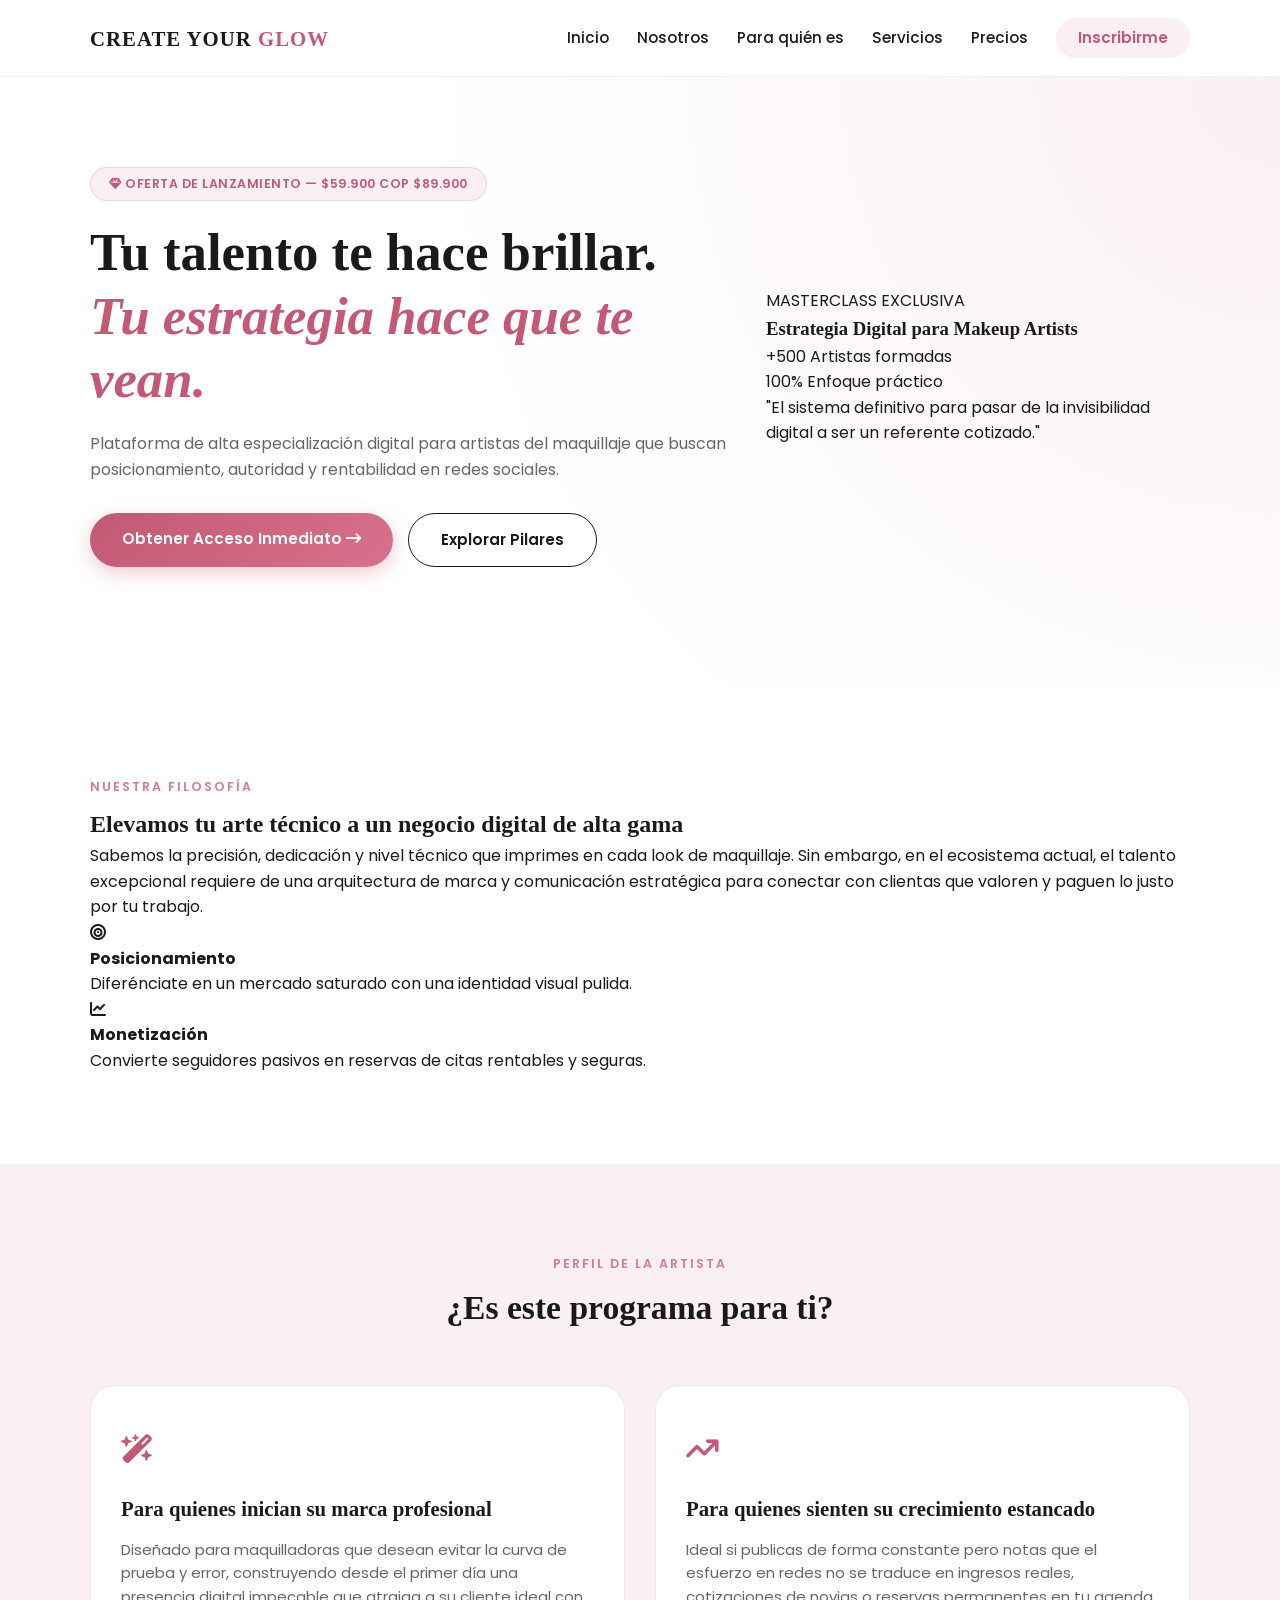
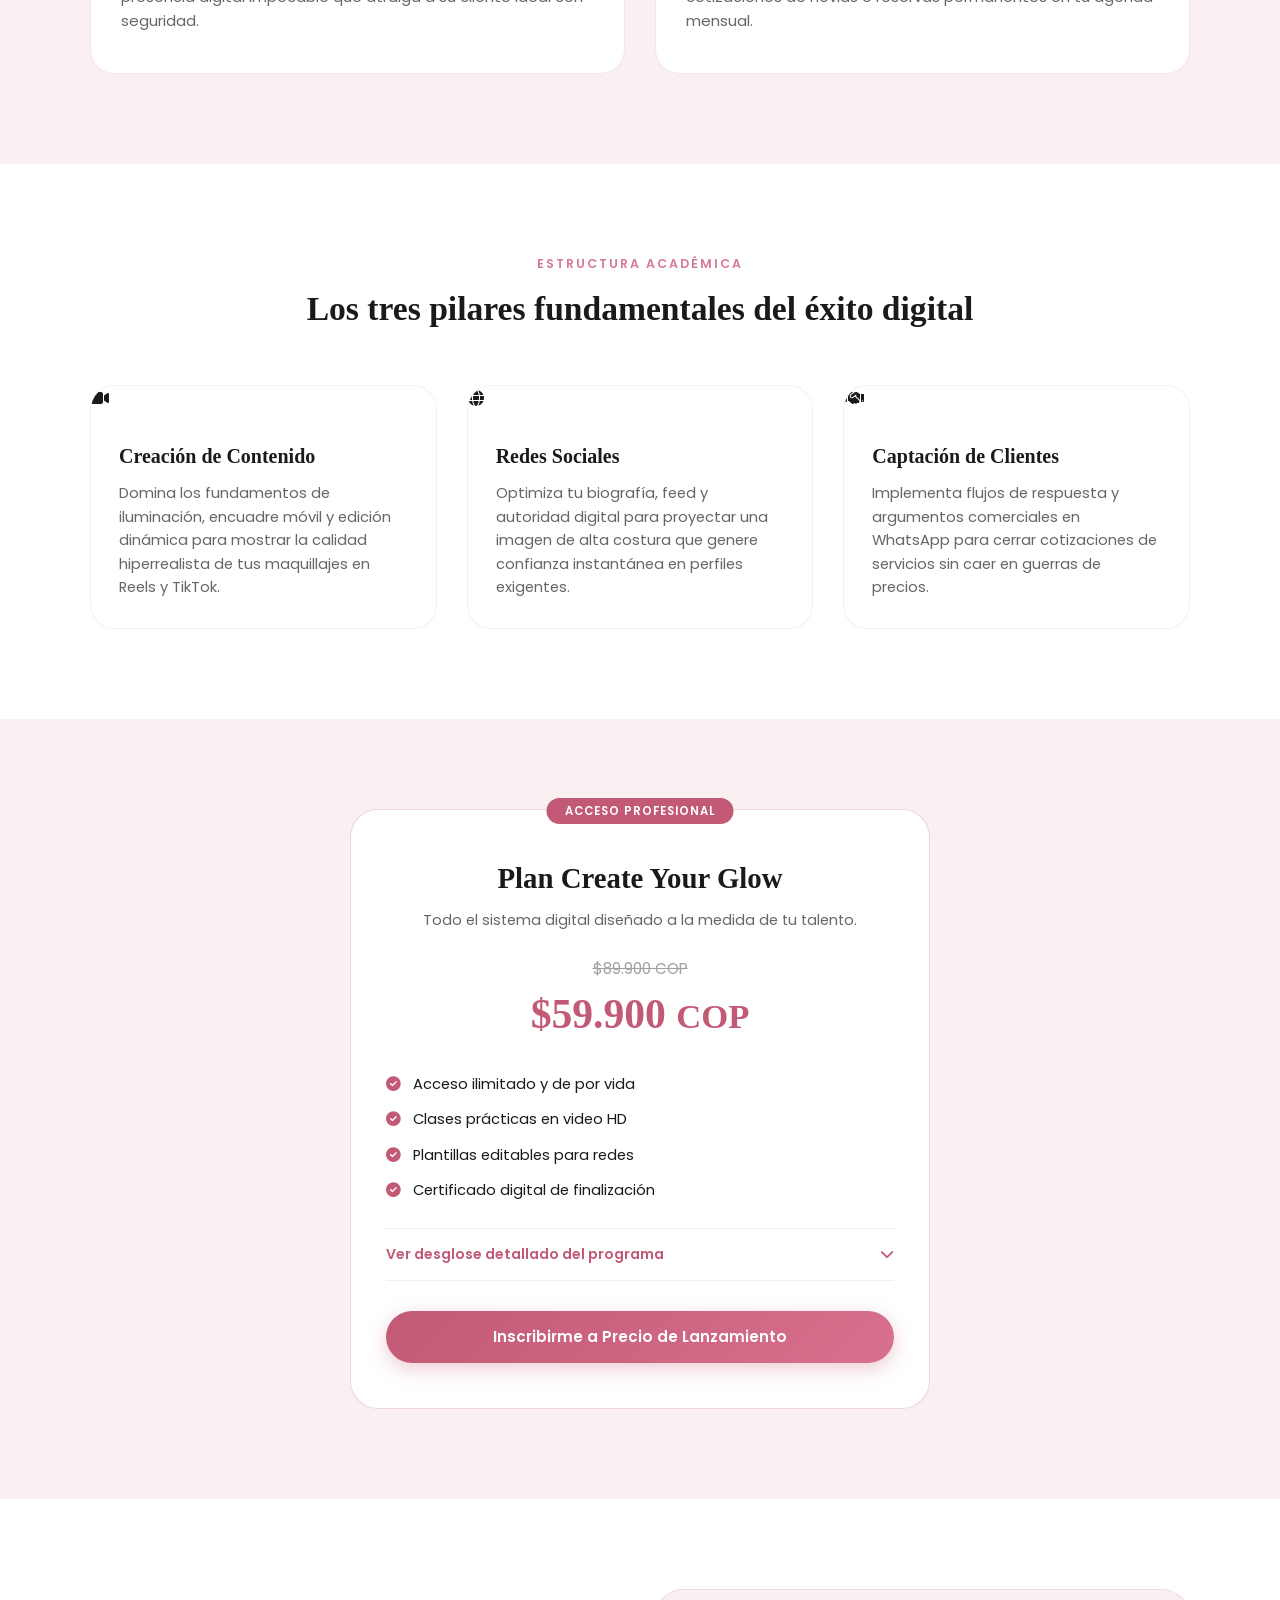
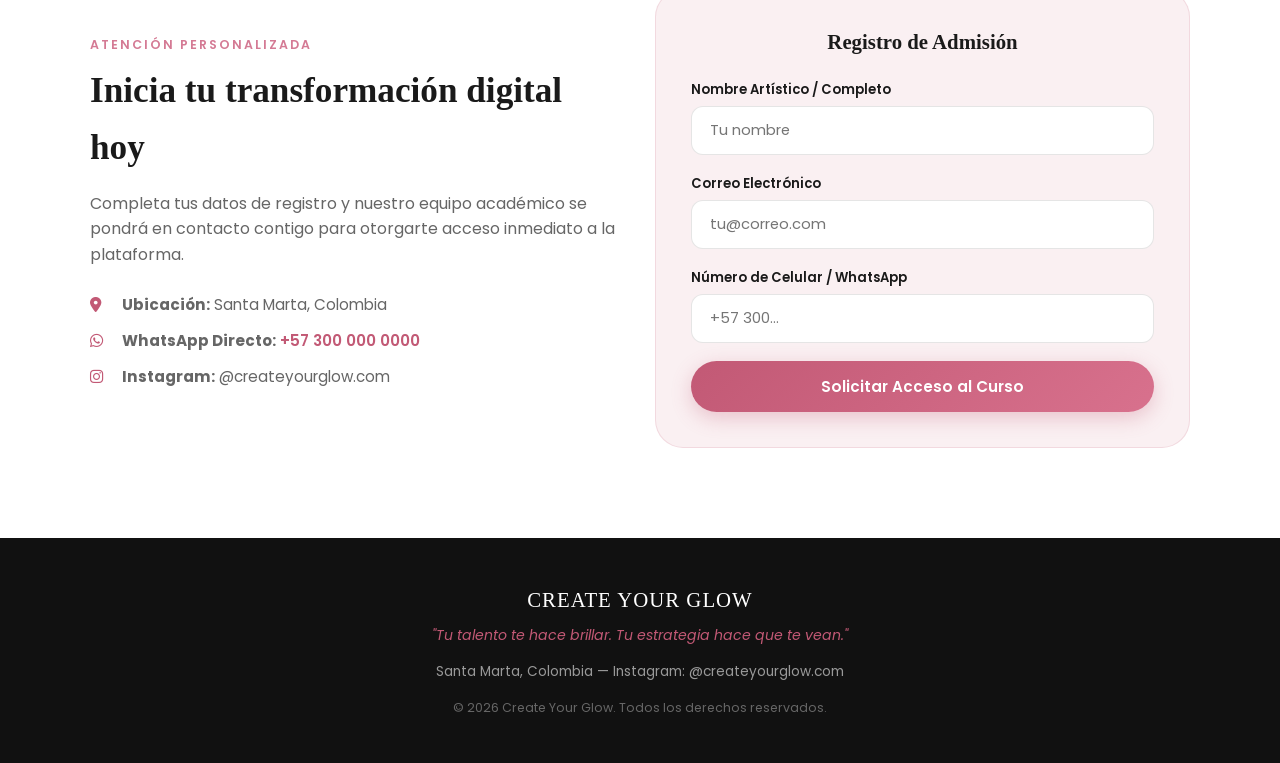
==== index.html @ c63d319b "Update font styles and content in index.html" ====
<!DOCTYPE html>
<html lang="es">
<head>
    <meta charset="UTF-8">
    <meta name="viewport" content="width=device-width, initial-scale=1.0">
    <title>Create Your Glow | Estrategia Digital para Artistas del Maquillaje</title>
    
    <!-- Google Fonts: Cormorant Garamond & Poppins -->
    <link rel="preconnect" href="https://fonts.googleapis.com">
    <link rel="preconnect" href="https://fonts.gstatic.com" crossorigin>
    <link href="https://fonts.googleapis.com/css2?family=Cormorant+Garamond:ital,wght@0,500;0,600;0,700;1,400;1,600&family=Poppins:wght@300;400;500;600;700&display=swap" rel="stylesheet">
    
    <!-- FontAwesome Vector Icons (Sin Emojis) -->
    <link rel="stylesheet" href="https://cdnjs.cloudflare.com/ajax/libs/font-awesome/6.4.0/css/all.min.css">
    
    <!-- Enlace exacto a la hoja de estilos -->
    <link rel="stylesheet" href="css/estilos.css">
</head>
<body>

    <!-- HEADER CON GLASSMORPHISM -->
    <header class="header" id="inicio">
        <div class="container header-container">
            <a href="#inicio" class="logo">CREATE YOUR <span>GLOW</span></a>
            <button class="menu-toggle" id="menuToggle" aria-label="Abrir menu">
                <span></span>
                <span></span>
                <span></span>
            </button>
            <nav class="nav" id="navMenu">
                <a href="#inicio">Inicio</a>
                <a href="#nosotros">Nosotros</a>
                <a href="#para-quien">Para quién es</a>
                <a href="#servicios">Servicios</a>
                <a href="#precios">Precios</a>
                <a href="#contacto" class="btn-nav">Inscribirme</a>
            </nav>
        </div>
    </header>

    <!-- HERO SECTION (VECTORIAL Y EDITORIAL) -->
    <section class="hero">
        <div class="container hero-grid">
            <div class="hero-content">
                <div class="badge-launch">
                    <i class="fa-solid fa-gem"></i> OFERTA DE LANZAMIENTO — $59.900 COP <span class="old-price-badge">$89.900</span>
                </div>
                <h1>Tu talento te hace brillar.<br><span class="highlight">Tu estrategia hace que te vean.</span></h1>
                <p>Plataforma de alta especialización digital para artistas del maquillaje que buscan posicionamiento, autoridad y rentabilidad en redes sociales.</p>
                <div class="hero-actions">
                    <a href="#contacto" class="btn btn-glow">Obtener Acceso Inmediato <i class="fa-solid fa-arrow-right-long"></i></a>
                    <a href="#servicios" class="btn btn-secondary">Explorar Pilares</a>
                </div>
            </div>
            
            <div class="hero-graphic-card">
                <div class="glass-card-hero hover-lift">
                    <div class="card-top-tag">MASTERCLASS EXCLUSIVA</div>
                    <h3>Estrategia Digital para Makeup Artists</h3>
                    <div class="graphic-stats">
                        <div class="stat-item">
                            <span class="stat-num">+500</span>
                            <span class="stat-txt">Artistas formadas</span>
                        </div>
                        <div class="stat-item">
                            <span class="stat-num">100%</span>
                            <span class="stat-txt">Enfoque práctico</span>
                        </div>
                    </div>
                    <div class="graphic-line"></div>
                    <p class="card-mini-quote">"El sistema definitivo para pasar de la invisibilidad digital a ser un referente cotizado."</p>
                </div>
            </div>
        </div>
    </section>

    <!-- SECCIÓN SOBRE NOSOTROS -->
    <section id="nosotros" class="about">
        <div class="container">
            <div class="about-card-luxury hover-lift">
                <span class="section-tag">NUESTRA FILOSOFÍA</span>
                <h2>Elevamos tu arte técnico a un negocio digital de alta gama</h2>
                <p>Sabemos la precisión, dedicación y nivel técnico que imprimes en cada look de maquillaje. Sin embargo, en el ecosistema actual, el talento excepcional requiere de una arquitectura de marca y comunicación estratégica para conectar con clientas que valoren y paguen lo justo por tu trabajo.</p>
                <div class="about-grid-features">
                    <div class="feature-box">
                        <i class="fa-solid fa-bullseye"></i>
                        <h4>Posicionamiento</h4>
                        <p>Diferénciate en un mercado saturado con una identidad visual pulida.</p>
                    </div>
                    <div class="feature-box">
                        <i class="fa-solid fa-chart-line"></i>
                        <h4>Monetización</h4>
                        <p>Convierte seguidores pasivos en reservas de citas rentables y seguras.</p>
                    </div>
                </div>
            </div>
        </div>
    </section>

    <!-- SECCIÓN ¿PARA QUIÉN ES? -->
    <section id="para-quien" class="for-who">
        <div class="container">
            <div class="section-title">
                <span class="section-tag">PERFIL DE LA ARTISTA</span>
                <h2>¿Es este programa para ti?</h2>
            </div>
            <div class="grid-2">
                <div class="pink-card hover-lift">
                    <div class="card-icon"><i class="fa-solid fa-wand-magic-sparkles"></i></div>
                    <h3>Para quienes inician su marca profesional</h3>
                    <p>Diseñado para maquilladoras que desean evitar la curva de prueba y error, construyendo desde el primer día una presencia digital impecable que atraiga a su cliente ideal con seguridad.</p>
                </div>
                <div class="pink-card hover-lift">
                    <div class="card-icon"><i class="fa-solid fa-arrow-trend-up"></i></div>
                    <h3>Para quienes sienten su crecimiento estancado</h3>
                    <p>Ideal si publicas de forma constante pero notas que el esfuerzo en redes no se traduce en ingresos reales, cotizaciones de novias o reservas permanentes en tu agenda mensual.</p>
                </div>
            </div>
        </div>
    </section>

    <!-- SECCIÓN DE SERVICIOS / PILARES -->
    <section id="servicios" class="services">
        <div class="container">
            <div class="section-title">
                <span class="section-tag">ESTRUCTURA ACADÉMICA</span>
                <h2>Los tres pilares fundamentales del éxito digital</h2>
            </div>
            <div class="grid-3">
                <div class="service-card hover-lift">
                    <div class="service-icon-box">
                        <i class="fa-solid fa-video"></i>
                    </div>
                    <div class="service-body">
                        <h3>Creación de Contenido</h3>
                        <p>Domina los fundamentos de iluminación, encuadre móvil y edición dinámica para mostrar la calidad hiperrealista de tus maquillajes en Reels y TikTok.</p>
                    </div>
                </div>

                <div class="service-card hover-lift">
                    <div class="service-icon-box">
                        <i class="fa-solid fa-globe"></i>
                    </div>
                    <div class="service-body">
                        <h3>Redes Sociales</h3>
                        <p>Optimiza tu biografía, feed y autoridad digital para proyectar una imagen de alta costura que genere confianza instantánea en perfiles exigentes.</p>
                    </div>
                </div>

                <div class="service-card hover-lift">
                    <div class="service-icon-box">
                        <i class="fa-solid fa-handshake"></i>
                    </div>
                    <div class="service-body">
                        <h3>Captación de Clientes</h3>
                        <p>Implementa flujos de respuesta y argumentos comerciales en WhatsApp para cerrar cotizaciones de servicios sin caer en guerras de precios.</p>
                    </div>
                </div>
            </div>
        </div>
    </section>

    <!-- TARJETA DE PRECIO E INSCRIPCIÓN CON ACORDEÓN -->
    <section id="precios" class="pricing">
        <div class="container">
            <div class="pricing-wrapper">
                <div class="pricing-card hover-lift">
                    <span class="pop-badge">ACCESO PROFESIONAL</span>
                    <h2>Plan Create Your Glow</h2>
                    <p class="pricing-intro">Todo el sistema digital diseñado a la medida de tu talento.</p>
                    
                    <div class="price-display">
                        <span class="old-p">$89.900 COP</span>
                        <span class="new-p">$59.900 <small>COP</small></span>
                    </div>

                    <ul class="pricing-benefits">
                        <li><i class="fa-solid fa-check-circle"></i> Acceso ilimitado y de por vida</li>
                        <li><i class="fa-solid fa-check-circle"></i> Clases prácticas en video HD</li>
                        <li><i class="fa-solid fa-check-circle"></i> Plantillas editables para redes</li>
                        <li><i class="fa-solid fa-check-circle"></i> Certificado digital de finalización</li>
                    </ul>

                    <!-- Acordeón interactivo en JS -->
                    <div class="accordion-wrapper">
                        <button class="accordion-trigger" id="accBtn" aria-expanded="false">
                            <span>Ver desglose detallado del programa</span>
                            <i class="fa-solid fa-chevron-down" id="accIcon"></i>
                        </button>
                        <div class="accordion-content" id="accContent">
                            <div class="acc-inner">
                                <p><strong>Módulo 1:</strong> Diagnóstico de marca personal y propuesta de valor única.</p>
                                <p><strong>Módulo 2:</strong> Guía técnica de producción audiovisual con celular.</p>
                                <p><strong>Módulo 3:</strong> Guiones y estructura de copys para alta conversión.</p>
                                <p><strong>Bono Exclusivo:</strong> Plantillas de atención y cierre de citas rápidas.</p>
                            </div>
                        </div>
                    </div>

                    <a href="#contacto" class="btn btn-glow btn-full">Inscribirme a Precio de Lanzamiento</a>
                </div>
            </div>
        </div>
    </section>

    <!-- FORMULARIO DE CONTACTO Y CRM -->
    <section id="contacto" class="contact">
        <div class="container grid-2 align-center">
            <div class="contact-info">
                <span class="section-tag">ATENCIÓN PERSONALIZADA</span>
                <h2>Inicia tu transformación digital hoy</h2>
                <p>Completa tus datos de registro y nuestro equipo académico se pondrá en contacto contigo para otorgarte acceso inmediato a la plataforma.</p>
                
                <div class="info-list">
                    <p><i class="fa-solid fa-location-dot"></i> <strong>Ubicación:</strong> Santa Marta, Colombia</p>
                    <p><i class="fa-brands fa-whatsapp"></i> <strong>WhatsApp Directo:</strong> <a href="https://wa.me/573000000000" target="_blank">+57 300 000 0000</a></p>
                    <p><i class="fa-brands fa-instagram"></i> <strong>Instagram:</strong> @createyourglow.com</p>
                </div>
            </div>

            <div class="form-card hover-lift">
                <form id="crmForm">
                    <h3>Registro de Admisión</h3>
                    <div class="input-group">
                        <label for="nombre">Nombre Artístico / Completo</label>
                        <input type="text" id="nombre" name="nombre" placeholder="Tu nombre" required>
                    </div>
                    <div class="input-group">
                        <label for="email">Correo Electrónico</label>
                        <input type="email" id="email" name="email" placeholder="tu@correo.com" required>
                    </div>
                    <div class="input-group">
                        <label for="telefono">Número de Celular / WhatsApp</label>
                        <input type="tel" id="telefono" name="telefono" placeholder="+57 300..." required>
                    </div>
                    <button type="submit" class="btn btn-glow btn-full">Solicitar Acceso al Curso</button>
                </form>
            </div>
        </div>
    </section>

    <!-- FOOTER MINIMALISTA -->
    <footer class="footer">
        <div class="container footer-content">
            <div class="footer-logo">CREATE YOUR GLOW</div>
            <p class="footer-quote">"Tu talento te hace brillar. Tu estrategia hace que te vean."</p>
            <p class="footer-location">Santa Marta, Colombia — Instagram: @createyourglow.com</p>
            <p class="copyright">&copy; 2026 Create Your Glow. Todos los derechos reservados.</p>
        </div>
    </footer>

    <!-- SCRIPT DE INTERACTIVIDAD (Menú y Acordeón) -->
    <script>
        const menuToggle = document.getElementById('menuToggle');
        const navMenu = document.getElementById('navMenu');

        menuToggle.addEventListener('click', () => {
            navMenu.classList.toggle('active');
        });

        document.querySelectorAll('.nav a').forEach(link => {
            link.addEventListener('click', () => {
                navMenu.classList.remove('active');
            });
        });

        const accBtn = document.getElementById('accBtn');
        const accContent = document.getElementById('accContent');
        const accIcon = document.getElementById('accIcon');

        accBtn.addEventListener('click', () => {
            accContent.classList.toggle('open');
            accIcon.classList.toggle('rotate');
        });
    </script>
</body>
</html>
---- css/estilos.css ----
/* ==========================================
   VARIABLES Y ESTÉTICA DE LUJO (LUXURY BEAUTY)
   ========================================== */
:root {
    --bg-main: #FFFFFF;
    --bg-soft-pink: #FAF0F2;
    --bg-card: #FFFFFF;
    
    --primary-rose: #C25975;
    --primary-rose-dark: #a4425d;
    --accent-gold: #D47A94;
    
    --text-dark: #1A1A1A;
    --text-muted: #666666;
    
    --font-heading: 'Playfair Display', serif;
    --font-body: 'Poppins', sans-serif;
    
    --shadow-soft: 0 10px 30px rgba(0, 0, 0, 0.04);
    --shadow-lift: 0 20px 40px rgba(194, 89, 117, 0.12);
    --glow-effect: 0 0 25px rgba(194, 89, 117, 0.22);
    
    --transition: all 0.35s cubic-bezier(0.16, 1, 0.3, 1);
}

/* ==========================================
   RESET GENERAL Y TIPOGRAFÍA
   ========================================== */
* {
    margin: 0;
    padding: 0;
    box-sizing: border-box;
}

html {
    scroll-behavior: smooth;
}

body {
    font-family: var(--font-body);
    background-color: var(--bg-main);
    color: var(--text-dark);
    line-height: 1.6;
    overflow-x: hidden;
}

.container {
    width: 100%;
    max-width: 1140px;
    margin: 0 auto;
    padding: 0 20px;
}

h1, h2, h3 {
    font-family: var(--font-heading);
    color: var(--text-dark);
}

img {
    max-width: 100%;
    height: auto;
    display: block;
}

.hover-lift {
    transition: var(--transition);
}

.hover-lift:hover {
    transform: translateY(-8px);
    box-shadow: var(--shadow-lift);
}

/* ==========================================
   BOTONES CON EFECTO GLOW FLUIDO
   ========================================== */
.btn {
    display: inline-block;
    padding: 14px 32px;
    border-radius: 50px;
    font-family: var(--font-body);
    font-weight: 600;
    font-size: 0.95rem;
    text-decoration: none;
    text-align: center;
    cursor: pointer;
    transition: var(--transition);
    border: none;
    position: relative;
    overflow: hidden;
}

.btn-glow {
    background: linear-gradient(135deg, var(--primary-rose) 0%, #d8718d 100%);
    color: #FFFFFF;
    box-shadow: 0 6px 20px rgba(194, 89, 117, 0.3);
}

.btn-glow::after {
    content: '';
    position: absolute;
    top: -50%;
    left: -60%;
    width: 50px;
    height: 200%;
    background: rgba(255, 255, 255, 0.35);
    transform: rotate(30deg);
    transition: var(--transition);
}

.btn-glow:hover::after {
    left: 120%;
    transition: all 0.7s ease-in-out;
}

.btn-glow:hover {
    transform: translateY(-3px);
    box-shadow: 0 10px 25px rgba(194, 89, 117, 0.45);
}

.btn-secondary {
    background-color: transparent;
    color: var(--text-dark);
    border: 1.5px solid var(--text-dark);
}

.btn-secondary:hover {
    background-color: var(--text-dark);
    color: #FFFFFF;
}

.btn-full {
    display: block;
    width: 100%;
}

/* ==========================================
   HEADER / GLASSMORPHISM
   ========================================== */
.header {
    position: sticky;
    top: 0;
    z-index: 1000;
    background: rgba(255, 255, 255, 0.88);
    backdrop-filter: blur(12px);
    -webkit-backdrop-filter: blur(12px);
    border-bottom: 1px solid rgba(0, 0, 0, 0.05);
    padding: 18px 0;
}

.header-container {
    display: flex;
    justify-content: space-between;
    align-items: center;
}

.logo {
    font-family: var(--font-heading);
    font-size: 1.3rem;
    font-weight: 700;
    letter-spacing: 1px;
    color: var(--text-dark);
    text-decoration: none;
}

.logo span {
    color: var(--primary-rose);
}

.nav {
    display: none;
    flex-direction: column;
    position: absolute;
    top: 100%;
    left: 0;
    width: 100%;
    background: var(--bg-card);
    padding: 25px;
    box-shadow: 0 10px 20px rgba(0, 0, 0, 0.05);
    gap: 18px;
}

.nav.active {
    display: flex;
}

.nav a {
    text-decoration: none;
    color: var(--text-dark);
    font-weight: 500;
    font-size: 0.95rem;
    transition: var(--transition);
}

.nav a:hover {
    color: var(--primary-rose);
}

.btn-nav {
    background-color: var(--bg-soft-pink);
    color: var(--primary-rose) !important;
    padding: 8px 22px;
    border-radius: 30px;
    text-align: center;
    font-weight: 600 !important;
}

.menu-toggle {
    display: flex;
    flex-direction: column;
    gap: 5px;
    background: none;
    border: none;
    cursor: pointer;
}

.menu-toggle span {
    width: 24px;
    height: 2px;
    background-color: var(--text-dark);
}

@media (min-width: 768px) {
    .menu-toggle { display: none; }
    .nav {
        display: flex;
        flex-direction: row;
        position: static;
        width: auto;
        background: transparent;
        padding: 0;
        box-shadow: none;
        align-items: center;
        gap: 28px;
    }
}

/* ==========================================
   HERO SECTION
   ========================================== */
.hero {
    padding: 70px 0 90px;
    background: radial-gradient(circle at top right, var(--bg-soft-pink), transparent 60%);
}

.hero-grid {
    display: grid;
    grid-template-columns: 1fr;
    gap: 40px;
    align-items: center;
}

.badge-launch {
    display: inline-block;
    background-color: var(--bg-soft-pink);
    color: var(--primary-rose);
    padding: 6px 18px;
    border-radius: 30px;
    font-size: 0.78rem;
    font-weight: 600;
    letter-spacing: 0.5px;
    margin-bottom: 20px;
    border: 1px solid rgba(194, 89, 117, 0.2);
}

.hero-content h1 {
    font-size: 2.3rem;
    line-height: 1.2;
    margin-bottom: 20px;
}

.hero-content h1 .highlight {
    color: var(--primary-rose);
    display: block;
    font-style: italic;
}

.hero-content p {
    font-size: 1rem;
    color: var(--text-muted);
    margin-bottom: 30px;
}

.hero-actions {
    display: flex;
    flex-direction: column;
    gap: 15px;
}

.hero-image-wrapper {
    display: flex;
    justify-content: center;
}

.hero-frame {
    border-radius: 35px;
    padding: 10px;
    background: var(--bg-card);
    box-shadow: var(--shadow-soft), var(--glow-effect);
    border: 1px solid rgba(194, 89, 117, 0.15);
}

.hero-frame img {
    border-radius: 26px;
    object-fit: cover;
    width: 100%;
    max-height: 480px;
}

@media (min-width: 768px) {
    .hero { padding: 90px 0 120px; }
    .hero-grid { grid-template-columns: 1.2fr 0.8fr; }
    .hero-content h1 { font-size: 3.3rem; }
    .hero-actions { flex-direction: row; }
}

/* ==========================================
   COMPONENTES Y SECCIONES
   ========================================== */
.section-tag {
    display: block;
    font-size: 0.78rem;
    font-weight: 600;
    color: var(--accent-gold);
    letter-spacing: 2px;
    margin-bottom: 8px;
}

.section-title {
    text-align: center;
    margin-bottom: 50px;
}

.section-title h2 {
    font-size: 2.1rem;
}

.grid-2 {
    display: grid;
    grid-template-columns: 1fr;
    gap: 30px;
}

.grid-3 {
    display: grid;
    grid-template-columns: 1fr;
    gap: 30px;
}

.align-center {
    align-items: center;
}

@media (min-width: 768px) {
    .grid-2 { grid-template-columns: repeat(2, 1fr); }
    .grid-3 { grid-template-columns: repeat(3, 1fr); }
}

/* ==========================================
   SOBRE NOSOTROS
   ========================================== */
.about {
    padding: 90px 0;
}

.about-frame {
    border-radius: 28px;
    overflow: hidden;
    box-shadow: var(--shadow-soft);
    border: 3px solid var(--bg-soft-pink);
}

.about-content h2 {
    font-size: 2.2rem;
    margin-bottom: 20px;
}

.about-content p {
    color: var(--text-muted);
    font-size: 0.98rem;
    margin-bottom: 15px;
}

/* ==========================================
   ¿PARA QUIÉN ES?
   ========================================== */
.for-who {
    padding: 90px 0;
    background-color: var(--bg-soft-pink);
}

.pink-card {
    background-color: var(--bg-card);
    padding: 40px 30px;
    border-radius: 24px;
    border: 1px solid rgba(194, 89, 117, 0.15);
}

.card-icon {
    font-size: 1.8rem;
    color: var(--primary-rose);
    margin-bottom: 20px;
}

.pink-card h3 {
    font-size: 1.3rem;
    margin-bottom: 12px;
}

.pink-card p {
    color: var(--text-muted);
    font-size: 0.93rem;
}

/* ==========================================
   SERVICIOS
   ========================================== */
.services {
    padding: 90px 0;
}

.service-card {
    background-color: var(--bg-card);
    border-radius: 24px;
    overflow: hidden;
    border: 1px solid rgba(0, 0, 0, 0.05);
}

.service-img-wrapper {
    width: 100%;
    height: 220px;
    overflow: hidden;
}

.service-img-wrapper img {
    width: 100%;
    height: 100%;
    object-fit: cover;
    transition: var(--transition);
}

.service-card:hover .service-img-wrapper img {
    transform: scale(1.05);
}

.service-body {
    padding: 28px;
}

.service-card h3 {
    font-size: 1.25rem;
    margin-bottom: 10px;
}

.service-card p {
    color: var(--text-muted);
    font-size: 0.92rem;
}

/* ==========================================
   PRECIOS Y ACORDEÓN
   ========================================== */
.pricing {
    padding: 90px 0;
    background-color: var(--bg-soft-pink);
}

.pricing-wrapper {
    max-width: 580px;
    margin: 0 auto;
}

.pricing-card {
    background-color: var(--bg-card);
    padding: 45px 35px;
    border-radius: 28px;
    border: 1px solid rgba(194, 89, 117, 0.25);
    text-align: center;
    position: relative;
}

.pop-badge {
    position: absolute;
    top: -12px;
    left: 50%;
    transform: translateX(-50%);
    background: var(--primary-rose);
    color: #FFFFFF;
    padding: 4px 18px;
    border-radius: 20px;
    font-size: 0.72rem;
    font-weight: 600;
    letter-spacing: 1px;
}

.pricing-card h2 {
    font-size: 1.8rem;
    margin-bottom: 8px;
}

.pricing-intro {
    font-size: 0.9rem;
    color: var(--text-muted);
    margin-bottom: 25px;
}

.price-display {
    margin-bottom: 25px;
}

.old-p {
    display: block;
    text-decoration: line-through;
    color: #a0a0a0;
    font-size: 0.95rem;
}

.new-p {
    font-family: var(--font-heading);
    font-size: 2.6rem;
    font-weight: 700;
    color: var(--primary-rose);
}

.pricing-benefits {
    list-style: none;
    text-align: left;
    margin-bottom: 25px;
    font-size: 0.92rem;
}

.pricing-benefits li {
    margin-bottom: 12px;
    color: var(--text-dark);
}

.pricing-benefits i {
    color: var(--primary-rose);
    margin-right: 8px;
}

/* Acordeón de pestañas */
.accordion-wrapper {
    border-top: 1px solid rgba(0,0,0,0.06);
    border-bottom: 1px solid rgba(0,0,0,0.06);
    padding: 15px 0;
    margin-bottom: 30px;
}

.accordion-trigger {
    width: 100%;
    background: none;
    border: none;
    font-family: var(--font-body);
    font-size: 0.88rem;
    font-weight: 600;
    color: var(--primary-rose);
    cursor: pointer;
    display: flex;
    justify-content: space-between;
    align-items: center;
}

.accordion-trigger i {
    transition: var(--transition);
}

.accordion-trigger i.rotate {
    transform: rotate(180deg);
}

.accordion-content {
    max-height: 0;
    overflow: hidden;
    transition: max-height 0.4s ease-out;
    text-align: left;
}

.accordion-content.open {
    max-height: 250px;
    margin-top: 15px;
}

.acc-inner p {
    font-size: 0.88rem;
    color: var(--text-muted);
    margin-bottom: 8px;
}

/* ==========================================
   CONTACTO Y CRM
   ========================================== */
.contact {
    padding: 90px 0;
}

.contact-info h2 {
    font-size: 2.2rem;
    margin-bottom: 15px;
}

.contact-info p {
    color: var(--text-muted);
    margin-bottom: 25px;
}

.info-list p {
    margin-bottom: 12px;
    font-size: 0.95rem;
}

.info-list i {
    color: var(--primary-rose);
    margin-right: 10px;
    width: 18px;
}

.info-list a {
    color: var(--primary-rose);
    text-decoration: none;
    font-weight: 600;
}

.form-card {
    background-color: var(--bg-soft-pink);
    padding: 35px;
    border-radius: 28px;
    border: 1px solid rgba(194, 89, 117, 0.15);
}

.form-card h3 {
    font-size: 1.3rem;
    margin-bottom: 20px;
    text-align: center;
}

.input-group {
    margin-bottom: 18px;
}

.input-group label {
    display: block;
    font-size: 0.82rem;
    font-weight: 600;
    margin-bottom: 6px;
}

.input-group input {
    width: 100%;
    padding: 13px 18px;
    border: 1px solid rgba(0, 0, 0, 0.1);
    border-radius: 12px;
    font-family: var(--font-body);
    font-size: 0.92rem;
    background-color: #FFFFFF;
    outline: none;
    transition: var(--transition);
}

.input-group input:focus {
    border-color: var(--primary-rose);
    box-shadow: 0 0 0 3px rgba(194, 89, 117, 0.12);
}

/* ==========================================
   FOOTER
   ========================================== */
.footer {
    background-color: #111111;
    color: #999999;
    padding: 45px 0;
    text-align: center;
    font-size: 0.88rem;
}

.footer-logo {
    font-family: var(--font-heading);
    font-size: 1.3rem;
    color: #FFFFFF;
    letter-spacing: 1px;
    margin-bottom: 8px;
}

.footer-quote {
    color: var(--primary-rose);
    font-style: italic;
    margin-bottom: 15px;
}

.footer-location {
    margin-bottom: 15px;
    font-size: 0.85rem;
}

.copyright {
    font-size: 0.78rem;
    color: #666666;
}
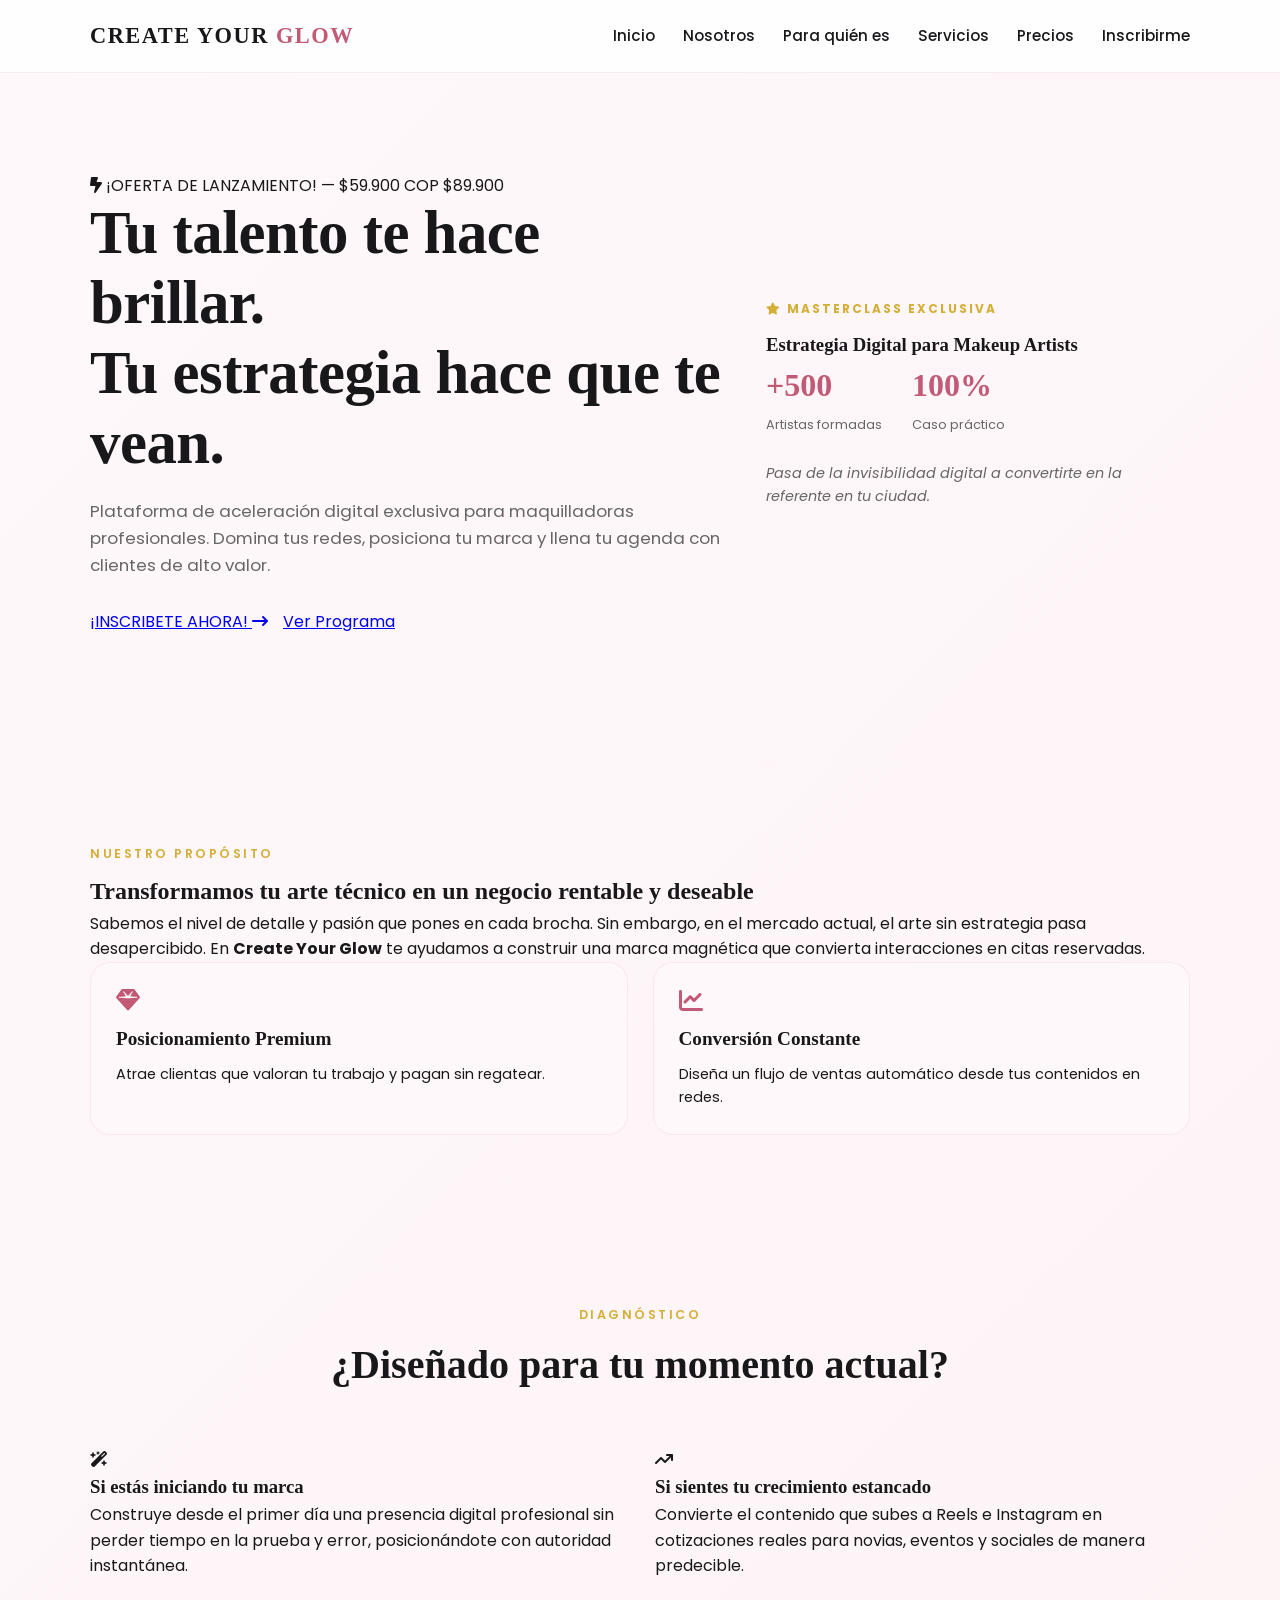
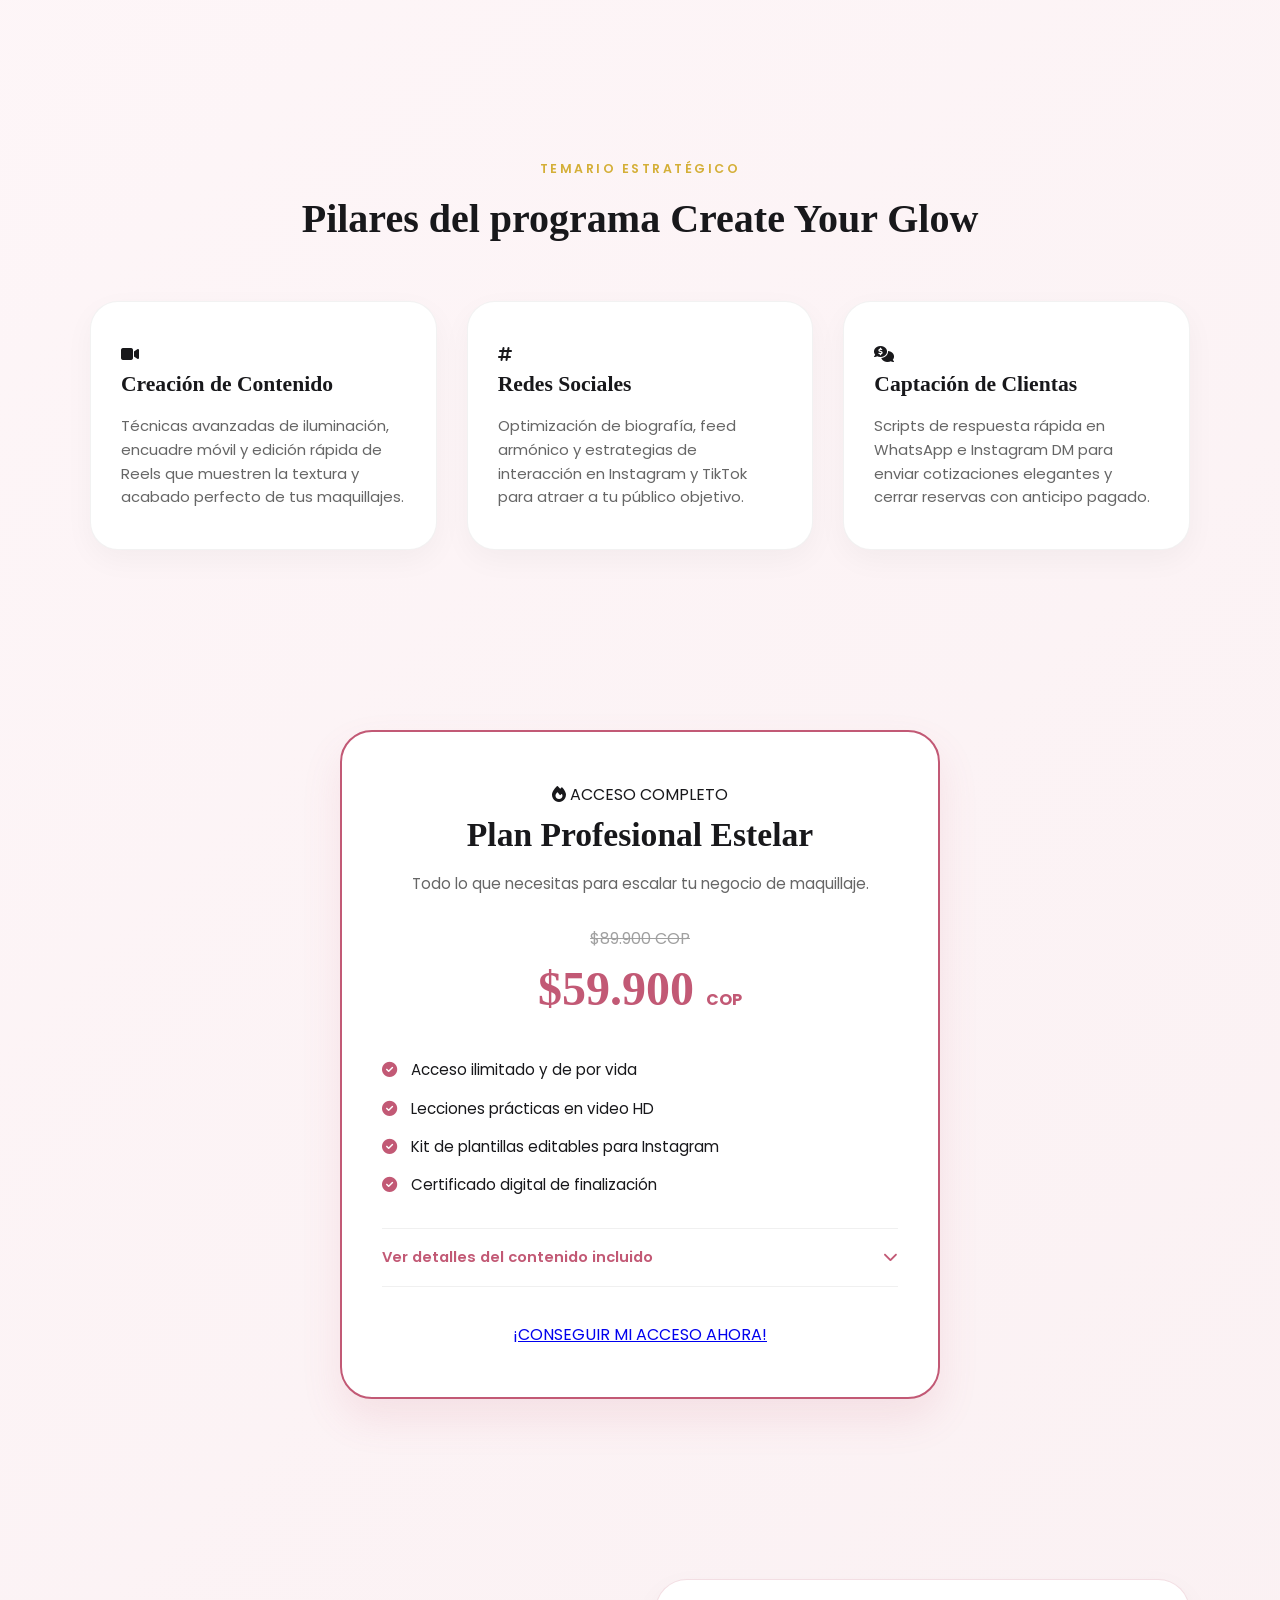
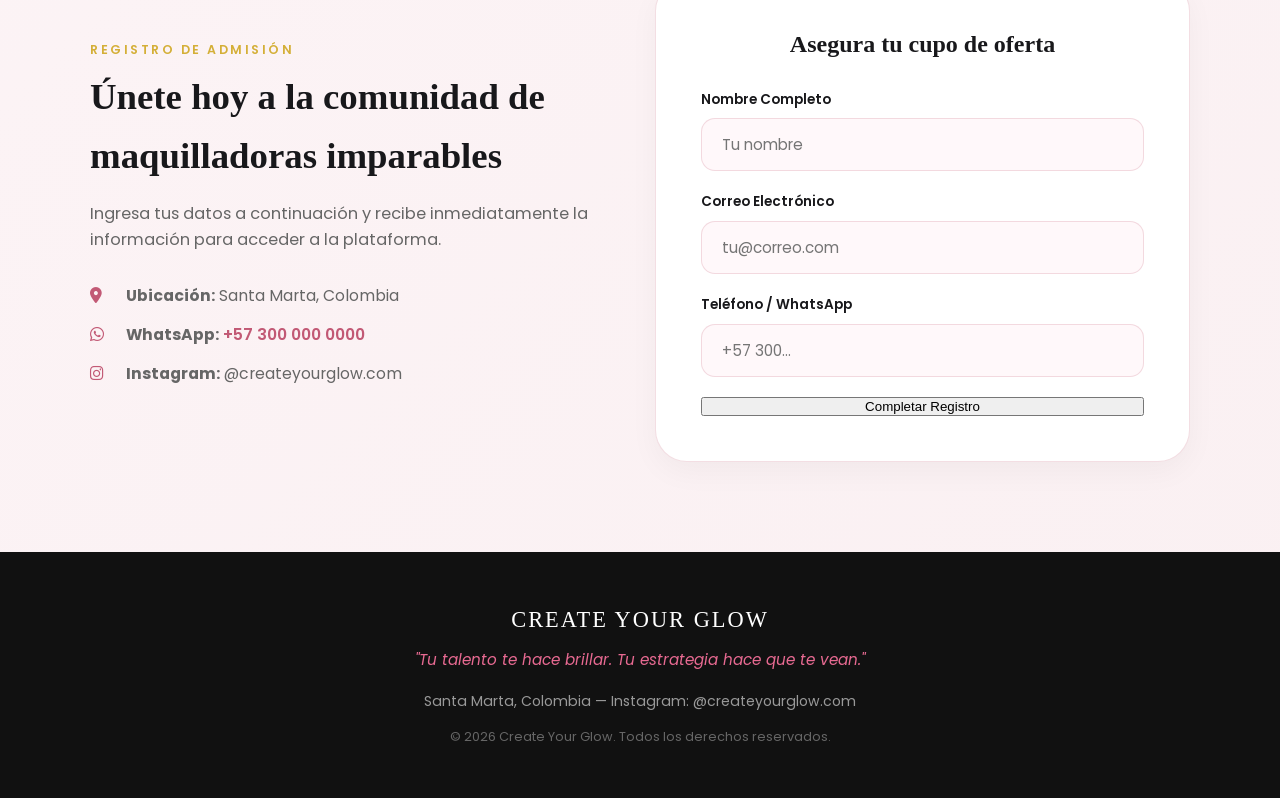
==== commit c116ebd0: "Update index.html" ====
--- a/index.html
+++ b/index.html
@@ -5,24 +5,24 @@
     <meta name="viewport" content="width=device-width, initial-scale=1.0">
     <title>Create Your Glow | Estrategia Digital para Artistas del Maquillaje</title>
     
-    <!-- Google Fonts: Cormorant Garamond & Poppins -->
+    <!-- Google Fonts: Playfair Display & Poppins -->
     <link rel="preconnect" href="https://fonts.googleapis.com">
     <link rel="preconnect" href="https://fonts.gstatic.com" crossorigin>
-    <link href="https://fonts.googleapis.com/css2?family=Cormorant+Garamond:ital,wght@0,500;0,600;0,700;1,400;1,600&family=Poppins:wght@300;400;500;600;700&display=swap" rel="stylesheet">
+    <link href="https://fonts.googleapis.com/css2?family=Playfair+Display:ital,wght@0,600;0,700;0,800;1,600;1,700&family=Poppins:wght@300;400;500;600;700;800&display=swap" rel="stylesheet">
     
-    <!-- FontAwesome Vector Icons (Sin Emojis) -->
+    <!-- FontAwesome Vector Icons (Cero Emojis) -->
     <link rel="stylesheet" href="https://cdnjs.cloudflare.com/ajax/libs/font-awesome/6.4.0/css/all.min.css">
     
-    <!-- Enlace exacto a la hoja de estilos -->
+    <!-- Hoja de Estilos -->
     <link rel="stylesheet" href="css/estilos.css">
 </head>
 <body>
 
-    <!-- HEADER CON GLASSMORPHISM -->
+    <!-- HEADER GLASSMORPHISM -->
     <header class="header" id="inicio">
         <div class="container header-container">
-            <a href="#inicio" class="logo">CREATE YOUR <span>GLOW</span></a>
-            <button class="menu-toggle" id="menuToggle" aria-label="Abrir menu">
+            <a href="#inicio" class="logo">CREATE YOUR <span class="text-gradient">GLOW</span></a>
+            <button class="menu-toggle" id="menuToggle" aria-label="Abrir menú">
                 <span></span>
                 <span></span>
                 <span></span>
@@ -33,196 +33,191 @@
                 <a href="#para-quien">Para quién es</a>
                 <a href="#servicios">Servicios</a>
                 <a href="#precios">Precios</a>
-                <a href="#contacto" class="btn-nav">Inscribirme</a>
+                <a href="#contacto" class="btn-3d btn-3d-nav">Inscribirme</a>
             </nav>
         </div>
     </header>
 
-    <!-- HERO SECTION (VECTORIAL Y EDITORIAL) -->
+    <!-- HERO SECTION -->
     <section class="hero">
         <div class="container hero-grid">
             <div class="hero-content">
-                <div class="badge-launch">
-                    <i class="fa-solid fa-gem"></i> OFERTA DE LANZAMIENTO — $59.900 COP <span class="old-price-badge">$89.900</span>
-                </div>
-                <h1>Tu talento te hace brillar.<br><span class="highlight">Tu estrategia hace que te vean.</span></h1>
-                <p>Plataforma de alta especialización digital para artistas del maquillaje que buscan posicionamiento, autoridad y rentabilidad en redes sociales.</p>
+                <div class="badge-3d">
+                    <i class="fa-solid fa-bolt-lightning"></i> ¡OFERTA DE LANZAMIENTO! — $59.900 COP <span class="old-price-strike">$89.900</span>
+                </div>
+                <h1>Tu talento te hace <span class="text-gradient">brillar</span>.<br>Tu <span class="text-gradient">estrategia</span> hace que te vean.</h1>
+                <p>Plataforma de aceleración digital exclusiva para maquilladoras profesionales. Domina tus redes, posiciona tu marca y llena tu agenda con clientes de alto valor.</p>
                 <div class="hero-actions">
-                    <a href="#contacto" class="btn btn-glow">Obtener Acceso Inmediato <i class="fa-solid fa-arrow-right-long"></i></a>
-                    <a href="#servicios" class="btn btn-secondary">Explorar Pilares</a>
+                    <a href="#contacto" class="btn-3d btn-3d-primary">¡INSCRIBETE AHORA! <i class="fa-solid fa-arrow-right-long"></i></a>
+                    <a href="#precios" class="btn-3d btn-3d-secondary">Ver Programa</a>
                 </div>
             </div>
             
             <div class="hero-graphic-card">
-                <div class="glass-card-hero hover-lift">
-                    <div class="card-top-tag">MASTERCLASS EXCLUSIVA</div>
+                <div class="glass-card-3d hover-lift">
+                    <div class="card-top-tag"><i class="fa-solid fa-star"></i> MASTERCLASS EXCLUSIVA</div>
                     <h3>Estrategia Digital para Makeup Artists</h3>
                     <div class="graphic-stats">
                         <div class="stat-item">
-                            <span class="stat-num">+500</span>
+                            <span class="stat-num text-gradient">+500</span>
                             <span class="stat-txt">Artistas formadas</span>
                         </div>
                         <div class="stat-item">
-                            <span class="stat-num">100%</span>
-                            <span class="stat-txt">Enfoque práctico</span>
+                            <span class="stat-num text-gradient">100%</span>
+                            <span class="stat-txt">Caso práctico</span>
                         </div>
                     </div>
-                    <div class="graphic-line"></div>
-                    <p class="card-mini-quote">"El sistema definitivo para pasar de la invisibilidad digital a ser un referente cotizado."</p>
-                </div>
-            </div>
-        </div>
-    </section>
-
-    <!-- SECCIÓN SOBRE NOSOTROS -->
+                    <div class="graphic-divider"></div>
+                    <p class="card-mini-quote">Pasa de la invisibilidad digital a convertirte en la referente en tu ciudad.</p>
+                </div>
+            </div>
+        </div>
+    </section>
+
+    <!-- SOBRE NOSOTROS -->
     <section id="nosotros" class="about">
         <div class="container">
-            <div class="about-card-luxury hover-lift">
-                <span class="section-tag">NUESTRA FILOSOFÍA</span>
-                <h2>Elevamos tu arte técnico a un negocio digital de alta gama</h2>
-                <p>Sabemos la precisión, dedicación y nivel técnico que imprimes en cada look de maquillaje. Sin embargo, en el ecosistema actual, el talento excepcional requiere de una arquitectura de marca y comunicación estratégica para conectar con clientas que valoren y paguen lo justo por tu trabajo.</p>
+            <div class="glass-card-3d about-card hover-lift">
+                <span class="section-tag">NUESTRO PROPÓSITO</span>
+                <h2>Transformamos tu arte técnico en un negocio <span class="text-gradient">rentable y deseable</span></h2>
+                <p>Sabemos el nivel de detalle y pasión que pones en cada brocha. Sin embargo, en el mercado actual, el arte sin estrategia pasa desapercibido. En <strong>Create Your Glow</strong> te ayudamos a construir una marca magnética que convierta interacciones en citas reservadas.</p>
+                
                 <div class="about-grid-features">
                     <div class="feature-box">
-                        <i class="fa-solid fa-bullseye"></i>
-                        <h4>Posicionamiento</h4>
-                        <p>Diferénciate en un mercado saturado con una identidad visual pulida.</p>
+                        <div class="feature-icon"><i class="fa-solid fa-gem"></i></div>
+                        <h4>Posicionamiento Premium</h4>
+                        <p>Atrae clientas que valoran tu trabajo y pagan sin regatear.</p>
                     </div>
                     <div class="feature-box">
-                        <i class="fa-solid fa-chart-line"></i>
-                        <h4>Monetización</h4>
-                        <p>Convierte seguidores pasivos en reservas de citas rentables y seguras.</p>
-                    </div>
-                </div>
-            </div>
-        </div>
-    </section>
-
-    <!-- SECCIÓN ¿PARA QUIÉN ES? -->
+                        <div class="feature-icon"><i class="fa-solid fa-chart-line"></i></div>
+                        <h4>Conversión Constante</h4>
+                        <p>Diseña un flujo de ventas automático desde tus contenidos en redes.</p>
+                    </div>
+                </div>
+            </div>
+        </div>
+    </section>
+
+    <!-- ¿PARA QUIÉN ES? -->
     <section id="para-quien" class="for-who">
         <div class="container">
             <div class="section-title">
-                <span class="section-tag">PERFIL DE LA ARTISTA</span>
-                <h2>¿Es este programa para ti?</h2>
+                <span class="section-tag">DIAGNÓSTICO</span>
+                <h2>¿Diseñado para <span class="text-gradient">tu momento actual</span>?</h2>
             </div>
             <div class="grid-2">
-                <div class="pink-card hover-lift">
-                    <div class="card-icon"><i class="fa-solid fa-wand-magic-sparkles"></i></div>
-                    <h3>Para quienes inician su marca profesional</h3>
-                    <p>Diseñado para maquilladoras que desean evitar la curva de prueba y error, construyendo desde el primer día una presencia digital impecable que atraiga a su cliente ideal con seguridad.</p>
-                </div>
-                <div class="pink-card hover-lift">
-                    <div class="card-icon"><i class="fa-solid fa-arrow-trend-up"></i></div>
-                    <h3>Para quienes sienten su crecimiento estancado</h3>
-                    <p>Ideal si publicas de forma constante pero notas que el esfuerzo en redes no se traduce en ingresos reales, cotizaciones de novias o reservas permanentes en tu agenda mensual.</p>
-                </div>
-            </div>
-        </div>
-    </section>
-
-    <!-- SECCIÓN DE SERVICIOS / PILARES -->
+                <div class="glass-card-3d hover-lift">
+                    <div class="card-icon-3d"><i class="fa-solid fa-wand-magic-sparkles"></i></div>
+                    <h3>Si estás iniciando tu marca</h3>
+                    <p>Construye desde el primer día una presencia digital profesional sin perder tiempo en la prueba y error, posicionándote con autoridad instantánea.</p>
+                </div>
+                <div class="glass-card-3d hover-lift">
+                    <div class="card-icon-3d"><i class="fa-solid fa-arrow-trend-up"></i></div>
+                    <h3>Si sientes tu crecimiento estancado</h3>
+                    <p>Convierte el contenido que subes a Reels e Instagram en cotizaciones reales para novias, eventos y sociales de manera predecible.</p>
+                </div>
+            </div>
+        </div>
+    </section>
+
+    <!-- SERVICIOS / PILARES -->
     <section id="servicios" class="services">
         <div class="container">
             <div class="section-title">
-                <span class="section-tag">ESTRUCTURA ACADÉMICA</span>
-                <h2>Los tres pilares fundamentales del éxito digital</h2>
+                <span class="section-tag">TEMARIO ESTRATÉGICO</span>
+                <h2>Pilares del programa <span class="text-gradient">Create Your Glow</span></h2>
             </div>
             <div class="grid-3">
-                <div class="service-card hover-lift">
-                    <div class="service-icon-box">
+                <div class="glass-card-3d service-card hover-lift">
+                    <div class="service-icon-wrapper">
                         <i class="fa-solid fa-video"></i>
                     </div>
-                    <div class="service-body">
-                        <h3>Creación de Contenido</h3>
-                        <p>Domina los fundamentos de iluminación, encuadre móvil y edición dinámica para mostrar la calidad hiperrealista de tus maquillajes en Reels y TikTok.</p>
-                    </div>
-                </div>
-
-                <div class="service-card hover-lift">
-                    <div class="service-icon-box">
-                        <i class="fa-solid fa-globe"></i>
-                    </div>
-                    <div class="service-body">
-                        <h3>Redes Sociales</h3>
-                        <p>Optimiza tu biografía, feed y autoridad digital para proyectar una imagen de alta costura que genere confianza instantánea en perfiles exigentes.</p>
-                    </div>
-                </div>
-
-                <div class="service-card hover-lift">
-                    <div class="service-icon-box">
-                        <i class="fa-solid fa-handshake"></i>
-                    </div>
-                    <div class="service-body">
-                        <h3>Captación de Clientes</h3>
-                        <p>Implementa flujos de respuesta y argumentos comerciales en WhatsApp para cerrar cotizaciones de servicios sin caer en guerras de precios.</p>
-                    </div>
-                </div>
-            </div>
-        </div>
-    </section>
-
-    <!-- TARJETA DE PRECIO E INSCRIPCIÓN CON ACORDEÓN -->
+                    <h3>Creación de Contenido</h3>
+                    <p>Técnicas avanzadas de iluminación, encuadre móvil y edición rápida de Reels que muestren la textura y acabado perfecto de tus maquillajes.</p>
+                </div>
+
+                <div class="glass-card-3d service-card hover-lift">
+                    <div class="service-icon-wrapper">
+                        <i class="fa-solid fa-hashtag"></i>
+                    </div>
+                    <h3>Redes Sociales</h3>
+                    <p>Optimización de biografía, feed armónico y estrategias de interacción en Instagram y TikTok para atraer a tu público objetivo.</p>
+                </div>
+
+                <div class="glass-card-3d service-card hover-lift">
+                    <div class="service-icon-wrapper">
+                        <i class="fa-solid fa-comments-dollar"></i>
+                    </div>
+                    <h3>Captación de Clientas</h3>
+                    <p>Scripts de respuesta rápida en WhatsApp e Instagram DM para enviar cotizaciones elegantes y cerrar reservas con anticipo pagado.</p>
+                </div>
+            </div>
+        </div>
+    </section>
+
+    <!-- PRECIOS Y PLAN PROFESIONAL -->
     <section id="precios" class="pricing">
         <div class="container">
             <div class="pricing-wrapper">
-                <div class="pricing-card hover-lift">
-                    <span class="pop-badge">ACCESO PROFESIONAL</span>
-                    <h2>Plan Create Your Glow</h2>
-                    <p class="pricing-intro">Todo el sistema digital diseñado a la medida de tu talento.</p>
+                <div class="glass-card-3d pricing-card hover-lift">
+                    <span class="pop-badge-3d"><i class="fa-solid fa-fire"></i> ACCESO COMPLETO</span>
+                    <h2>Plan Profesional Estelar</h2>
+                    <p class="pricing-intro">Todo lo que necesitas para escalar tu negocio de maquillaje.</p>
                     
                     <div class="price-display">
                         <span class="old-p">$89.900 COP</span>
-                        <span class="new-p">$59.900 <small>COP</small></span>
+                        <span class="new-p text-gradient">$59.900 <small>COP</small></span>
                     </div>
 
                     <ul class="pricing-benefits">
-                        <li><i class="fa-solid fa-check-circle"></i> Acceso ilimitado y de por vida</li>
-                        <li><i class="fa-solid fa-check-circle"></i> Clases prácticas en video HD</li>
-                        <li><i class="fa-solid fa-check-circle"></i> Plantillas editables para redes</li>
-                        <li><i class="fa-solid fa-check-circle"></i> Certificado digital de finalización</li>
+                        <li><i class="fa-solid fa-circle-check"></i> Acceso ilimitado y de por vida</li>
+                        <li><i class="fa-solid fa-circle-check"></i> Lecciones prácticas en video HD</li>
+                        <li><i class="fa-solid fa-circle-check"></i> Kit de plantillas editables para Instagram</li>
+                        <li><i class="fa-solid fa-circle-check"></i> Certificado digital de finalización</li>
                     </ul>
 
-                    <!-- Acordeón interactivo en JS -->
+                    <!-- Acordeón interactivo -->
                     <div class="accordion-wrapper">
                         <button class="accordion-trigger" id="accBtn" aria-expanded="false">
-                            <span>Ver desglose detallado del programa</span>
+                            <span>Ver detalles del contenido incluido</span>
                             <i class="fa-solid fa-chevron-down" id="accIcon"></i>
                         </button>
                         <div class="accordion-content" id="accContent">
                             <div class="acc-inner">
-                                <p><strong>Módulo 1:</strong> Diagnóstico de marca personal y propuesta de valor única.</p>
-                                <p><strong>Módulo 2:</strong> Guía técnica de producción audiovisual con celular.</p>
-                                <p><strong>Módulo 3:</strong> Guiones y estructura de copys para alta conversión.</p>
-                                <p><strong>Bono Exclusivo:</strong> Plantillas de atención y cierre de citas rápidas.</p>
+                                <p><strong>Módulo 1:</strong> Identidad de Marca y Posicionamiento de Lujo.</p>
+                                <p><strong>Módulo 2:</strong> Grabación y Edición de Maquillaje en Celular.</p>
+                                <p><strong>Módulo 3:</strong> Guiones de Respuesta y Venta de Servicios.</p>
+                                <p><strong>Bono Especial:</strong> Plantillas de cotización directa para novias.</p>
                             </div>
                         </div>
                     </div>
 
-                    <a href="#contacto" class="btn btn-glow btn-full">Inscribirme a Precio de Lanzamiento</a>
-                </div>
-            </div>
-        </div>
-    </section>
-
-    <!-- FORMULARIO DE CONTACTO Y CRM -->
+                    <a href="#contacto" class="btn-3d btn-3d-primary btn-full">¡CONSEGUIR MI ACCESO AHORA!</a>
+                </div>
+            </div>
+        </div>
+    </section>
+
+    <!-- FORMULARIO CONTACTO Y CRM -->
     <section id="contacto" class="contact">
         <div class="container grid-2 align-center">
             <div class="contact-info">
-                <span class="section-tag">ATENCIÓN PERSONALIZADA</span>
-                <h2>Inicia tu transformación digital hoy</h2>
-                <p>Completa tus datos de registro y nuestro equipo académico se pondrá en contacto contigo para otorgarte acceso inmediato a la plataforma.</p>
+                <span class="section-tag">REGISTRO DE ADMISIÓN</span>
+                <h2>Únete hoy a la comunidad de maquilladoras <span class="text-gradient">imparables</span></h2>
+                <p>Ingresa tus datos a continuación y recibe inmediatamente la información para acceder a la plataforma.</p>
                 
                 <div class="info-list">
                     <p><i class="fa-solid fa-location-dot"></i> <strong>Ubicación:</strong> Santa Marta, Colombia</p>
-                    <p><i class="fa-brands fa-whatsapp"></i> <strong>WhatsApp Directo:</strong> <a href="https://wa.me/573000000000" target="_blank">+57 300 000 0000</a></p>
+                    <p><i class="fa-brands fa-whatsapp"></i> <strong>WhatsApp:</strong> <a href="https://wa.me/573000000000" target="_blank">+57 300 000 0000</a></p>
                     <p><i class="fa-brands fa-instagram"></i> <strong>Instagram:</strong> @createyourglow.com</p>
                 </div>
             </div>
 
-            <div class="form-card hover-lift">
+            <div class="glass-card-3d form-card hover-lift">
                 <form id="crmForm">
-                    <h3>Registro de Admisión</h3>
+                    <h3>Asegura tu cupo de oferta</h3>
                     <div class="input-group">
-                        <label for="nombre">Nombre Artístico / Completo</label>
+                        <label for="nombre">Nombre Completo</label>
                         <input type="text" id="nombre" name="nombre" placeholder="Tu nombre" required>
                     </div>
                     <div class="input-group">
@@ -230,27 +225,28 @@
                         <input type="email" id="email" name="email" placeholder="tu@correo.com" required>
                     </div>
                     <div class="input-group">
-                        <label for="telefono">Número de Celular / WhatsApp</label>
+                        <label for="telefono">Teléfono / WhatsApp</label>
                         <input type="tel" id="telefono" name="telefono" placeholder="+57 300..." required>
                     </div>
-                    <button type="submit" class="btn btn-glow btn-full">Solicitar Acceso al Curso</button>
+                    <button type="submit" class="btn-3d btn-3d-primary btn-full">Completar Registro</button>
                 </form>
             </div>
         </div>
     </section>
 
-    <!-- FOOTER MINIMALISTA -->
+    <!-- FOOTER -->
     <footer class="footer">
         <div class="container footer-content">
-            <div class="footer-logo">CREATE YOUR GLOW</div>
+            <div class="footer-logo">CREATE YOUR <span class="text-gradient">GLOW</span></div>
             <p class="footer-quote">"Tu talento te hace brillar. Tu estrategia hace que te vean."</p>
             <p class="footer-location">Santa Marta, Colombia — Instagram: @createyourglow.com</p>
             <p class="copyright">&copy; 2026 Create Your Glow. Todos los derechos reservados.</p>
         </div>
     </footer>
 
-    <!-- SCRIPT DE INTERACTIVIDAD (Menú y Acordeón) -->
+    <!-- INTERACTIVIDAD JS -->
     <script>
+        // Menú hamburguesa
         const menuToggle = document.getElementById('menuToggle');
         const navMenu = document.getElementById('navMenu');
 
@@ -264,6 +260,7 @@
             });
         });
 
+        // Acordeón desplegable
         const accBtn = document.getElementById('accBtn');
         const accContent = document.getElementById('accContent');
         const accIcon = document.getElementById('accIcon');
--- a/css/estilos.css
+++ b/css/estilos.css
@@ -1,30 +1,32 @@
 /* ==========================================
-   VARIABLES Y ESTÉTICA DE LUJO (LUXURY BEAUTY)
+   VARIABLES DE LUJO Y ESTÉTICA BEAUTY TECH
    ========================================== */
 :root {
     --bg-main: #FFFFFF;
-    --bg-soft-pink: #FAF0F2;
+    --bg-gradient-start: #FFF8FA;
+    --bg-gradient-end: #FAF0F2;
     --bg-card: #FFFFFF;
     
     --primary-rose: #C25975;
     --primary-rose-dark: #a4425d;
-    --accent-gold: #D47A94;
+    --accent-gold: #D4AF37;
+    --rose-electric: #E86A92;
     
-    --text-dark: #1A1A1A;
+    --text-dark: #18181B;
     --text-muted: #666666;
     
-    --font-heading: 'Playfair Display', serif;
+    --font-heading: 'Cormorant Garamond', serif;
     --font-body: 'Poppins', sans-serif;
     
     --shadow-soft: 0 10px 30px rgba(0, 0, 0, 0.04);
     --shadow-lift: 0 20px 40px rgba(194, 89, 117, 0.12);
-    --glow-effect: 0 0 25px rgba(194, 89, 117, 0.22);
+    --glow-effect: 0 0 30px rgba(232, 106, 146, 0.25);
     
     --transition: all 0.35s cubic-bezier(0.16, 1, 0.3, 1);
 }
 
 /* ==========================================
-   RESET GENERAL Y TIPOGRAFÍA
+   RESET GENERAL Y TIPOGRAFÍA EDITORIAL
    ========================================== */
 * {
     margin: 0;
@@ -38,7 +40,7 @@
 
 body {
     font-family: var(--font-body);
-    background-color: var(--bg-main);
+    background: linear-gradient(135deg, var(--bg-gradient-start) 0%, var(--bg-gradient-end) 100%);
     color: var(--text-dark);
     line-height: 1.6;
     overflow-x: hidden;
@@ -51,15 +53,10 @@
     padding: 0 20px;
 }
 
-h1, h2, h3 {
+h1, h2, h3, h4 {
     font-family: var(--font-heading);
     color: var(--text-dark);
-}
-
-img {
-    max-width: 100%;
-    height: auto;
-    display: block;
+    font-weight: 700;
 }
 
 .hover-lift {
@@ -91,9 +88,9 @@
 }
 
 .btn-glow {
-    background: linear-gradient(135deg, var(--primary-rose) 0%, #d8718d 100%);
+    background: linear-gradient(135deg, var(--primary-rose) 0%, var(--rose-electric) 100%);
     color: #FFFFFF;
-    box-shadow: 0 6px 20px rgba(194, 89, 117, 0.3);
+    box-shadow: 0 6px 20px rgba(194, 89, 117, 0.35);
 }
 
 .btn-glow::after {
@@ -103,7 +100,7 @@
     left: -60%;
     width: 50px;
     height: 200%;
-    background: rgba(255, 255, 255, 0.35);
+    background: rgba(255, 255, 255, 0.4);
     transform: rotate(30deg);
     transition: var(--transition);
 }
@@ -115,7 +112,7 @@
 
 .btn-glow:hover {
     transform: translateY(-3px);
-    box-shadow: 0 10px 25px rgba(194, 89, 117, 0.45);
+    box-shadow: 0 10px 25px rgba(232, 106, 146, 0.5);
 }
 
 .btn-secondary {
@@ -141,10 +138,10 @@
     position: sticky;
     top: 0;
     z-index: 1000;
-    background: rgba(255, 255, 255, 0.88);
-    backdrop-filter: blur(12px);
-    -webkit-backdrop-filter: blur(12px);
-    border-bottom: 1px solid rgba(0, 0, 0, 0.05);
+    background: rgba(255, 255, 255, 0.82);
+    backdrop-filter: blur(14px);
+    -webkit-backdrop-filter: blur(14px);
+    border-bottom: 1px solid rgba(194, 89, 117, 0.1);
     padding: 18px 0;
 }
 
@@ -156,9 +153,9 @@
 
 .logo {
     font-family: var(--font-heading);
-    font-size: 1.3rem;
+    font-size: 1.4rem;
     font-weight: 700;
-    letter-spacing: 1px;
+    letter-spacing: 1.5px;
     color: var(--text-dark);
     text-decoration: none;
 }
@@ -174,7 +171,8 @@
     top: 100%;
     left: 0;
     width: 100%;
-    background: var(--bg-card);
+    background: rgba(255, 255, 255, 0.95);
+    backdrop-filter: blur(10px);
     padding: 25px;
     box-shadow: 0 10px 20px rgba(0, 0, 0, 0.05);
     gap: 18px;
@@ -197,7 +195,7 @@
 }
 
 .btn-nav {
-    background-color: var(--bg-soft-pink);
+    background-color: var(--bg-gradient-end);
     color: var(--primary-rose) !important;
     padding: 8px 22px;
     border-radius: 30px;
@@ -215,7 +213,7 @@
 }
 
 .menu-toggle span {
-    width: 24px;
+    width: 25px;
     height: 2px;
     background-color: var(--text-dark);
 }
@@ -228,6 +226,7 @@
         position: static;
         width: auto;
         background: transparent;
+        backdrop-filter: none;
         padding: 0;
         box-shadow: none;
         align-items: center;
@@ -239,8 +238,7 @@
    HERO SECTION
    ========================================== */
 .hero {
-    padding: 70px 0 90px;
-    background: radial-gradient(circle at top right, var(--bg-soft-pink), transparent 60%);
+    padding: 70px 0 100px;
 }
 
 .hero-grid {
@@ -252,21 +250,30 @@
 
 .badge-launch {
     display: inline-block;
-    background-color: var(--bg-soft-pink);
-    color: var(--primary-rose);
-    padding: 6px 18px;
+    background-color: #FFFFFF;
+    color: var(--primary-rose);
+    padding: 8px 20px;
     border-radius: 30px;
-    font-size: 0.78rem;
+    font-size: 0.8rem;
     font-weight: 600;
     letter-spacing: 0.5px;
     margin-bottom: 20px;
     border: 1px solid rgba(194, 89, 117, 0.2);
+    box-shadow: 0 4px 15px rgba(194, 89, 117, 0.08);
+}
+
+.old-price-badge {
+    text-decoration: line-through;
+    color: #999;
+    font-size: 0.75rem;
+    margin-left: 5px;
 }
 
 .hero-content h1 {
-    font-size: 2.3rem;
-    line-height: 1.2;
+    font-size: 2.8rem;
+    line-height: 1.15;
     margin-bottom: 20px;
+    letter-spacing: -0.5px;
 }
 
 .hero-content h1 .highlight {
@@ -276,7 +283,7 @@
 }
 
 .hero-content p {
-    font-size: 1rem;
+    font-size: 1.05rem;
     color: var(--text-muted);
     margin-bottom: 30px;
 }
@@ -287,30 +294,74 @@
     gap: 15px;
 }
 
-.hero-image-wrapper {
+/* Tarjeta Gráfica Hero (Glassmorphism sin fotos) */
+.hero-graphic-card {
     display: flex;
     justify-content: center;
 }
 
-.hero-frame {
-    border-radius: 35px;
-    padding: 10px;
-    background: var(--bg-card);
+.glass-card-hero {
+    background: rgba(255, 255, 255, 0.7);
+    backdrop-filter: blur(16px);
+    -webkit-backdrop-filter: blur(16px);
+    border: 1px solid rgba(255, 255, 255, 0.9);
+    border-radius: 32px;
+    padding: 40px 30px;
     box-shadow: var(--shadow-soft), var(--glow-effect);
-    border: 1px solid rgba(194, 89, 117, 0.15);
-}
-
-.hero-frame img {
-    border-radius: 26px;
-    object-fit: cover;
     width: 100%;
-    max-height: 480px;
+    max-width: 420px;
+}
+
+.card-top-tag {
+    font-size: 0.75rem;
+    font-weight: 700;
+    color: var(--accent-gold);
+    letter-spacing: 2px;
+    margin-bottom: 12px;
+}
+
+.glass-card-hero h3 {
+    font-size: 1.8rem;
+    margin-bottom: 25px;
+    line-height: 1.25;
+}
+
+.graphic-stats {
+    display: flex;
+    gap: 30px;
+    margin-bottom: 25px;
+}
+
+.stat-num {
+    display: block;
+    font-family: var(--font-heading);
+    font-size: 2rem;
+    font-weight: 700;
+    color: var(--primary-rose);
+}
+
+.stat-txt {
+    font-size: 0.8rem;
+    color: var(--text-muted);
+}
+
+.graphic-line {
+    width: 100%;
+    height: 1px;
+    background: rgba(194, 89, 117, 0.2);
+    margin-bottom: 20px;
+}
+
+.card-mini-quote {
+    font-style: italic;
+    font-size: 0.9rem;
+    color: var(--text-muted);
 }
 
 @media (min-width: 768px) {
-    .hero { padding: 90px 0 120px; }
+    .hero { padding: 100px 0 130px; }
     .hero-grid { grid-template-columns: 1.2fr 0.8fr; }
-    .hero-content h1 { font-size: 3.3rem; }
+    .hero-content h1 { font-size: 3.8rem; }
     .hero-actions { flex-direction: row; }
 }
 
@@ -322,8 +373,9 @@
     font-size: 0.78rem;
     font-weight: 600;
     color: var(--accent-gold);
-    letter-spacing: 2px;
+    letter-spacing: 2.5px;
     margin-bottom: 8px;
+    text-transform: uppercase;
 }
 
 .section-title {
@@ -332,7 +384,7 @@
 }
 
 .section-title h2 {
-    font-size: 2.1rem;
+    font-size: 2.5rem;
 }
 
 .grid-2 {
@@ -360,25 +412,63 @@
    SOBRE NOSOTROS
    ========================================== */
 .about {
-    padding: 90px 0;
-}
-
-.about-frame {
-    border-radius: 28px;
-    overflow: hidden;
+    padding: 80px 0;
+}
+
+.about-card-luxury {
+    background: #FFFFFF;
+    border-radius: 32px;
+    padding: 50px 40px;
+    border: 1px solid rgba(194, 89, 117, 0.15);
     box-shadow: var(--shadow-soft);
-    border: 3px solid var(--bg-soft-pink);
-}
-
-.about-content h2 {
-    font-size: 2.2rem;
+    max-width: 900px;
+    margin: 0 auto;
+}
+
+.about-card-luxury h2 {
+    font-size: 2.3rem;
     margin-bottom: 20px;
-}
-
-.about-content p {
-    color: var(--text-muted);
-    font-size: 0.98rem;
-    margin-bottom: 15px;
+    line-height: 1.2;
+}
+
+.about-card-luxury p {
+    color: var(--text-muted);
+    font-size: 1.05rem;
+    margin-bottom: 35px;
+}
+
+.about-grid-features {
+    display: grid;
+    grid-template-columns: 1fr;
+    gap: 25px;
+}
+
+.feature-box {
+    background: var(--bg-gradient-start);
+    padding: 25px;
+    border-radius: 20px;
+    border: 1px solid rgba(194, 89, 117, 0.1);
+}
+
+.feature-box i {
+    font-size: 1.5rem;
+    color: var(--primary-rose);
+    margin-bottom: 12px;
+}
+
+.feature-box h4 {
+    font-size: 1.2rem;
+    margin-bottom: 8px;
+}
+
+.feature-box p {
+    font-size: 0.9rem;
+    margin-bottom: 0;
+}
+
+@media (min-width: 768px) {
+    .about-grid-features { grid-template-columns: repeat(2, 1fr); }
+    .about-card-luxury { padding: 60px; }
 }
 
 /* ==========================================
@@ -386,75 +476,69 @@
    ========================================== */
 .for-who {
     padding: 90px 0;
-    background-color: var(--bg-soft-pink);
 }
 
 .pink-card {
-    background-color: var(--bg-card);
-    padding: 40px 30px;
-    border-radius: 24px;
-    border: 1px solid rgba(194, 89, 117, 0.15);
+    background: #FFFFFF;
+    padding: 45px 35px;
+    border-radius: 28px;
+    border: 1px solid rgba(194, 89, 117, 0.2);
+    box-shadow: var(--shadow-soft);
 }
 
 .card-icon {
-    font-size: 1.8rem;
+    font-size: 2rem;
     color: var(--primary-rose);
     margin-bottom: 20px;
 }
 
 .pink-card h3 {
-    font-size: 1.3rem;
-    margin-bottom: 12px;
+    font-size: 1.4rem;
+    margin-bottom: 15px;
 }
 
 .pink-card p {
     color: var(--text-muted);
-    font-size: 0.93rem;
-}
-
-/* ==========================================
-   SERVICIOS
+    font-size: 0.95rem;
+}
+
+/* ==========================================
+   SERVICIOS / PILARES
    ========================================== */
 .services {
     padding: 90px 0;
 }
 
 .service-card {
-    background-color: var(--bg-card);
-    border-radius: 24px;
-    overflow: hidden;
+    background: #FFFFFF;
+    border-radius: 28px;
+    padding: 40px 30px;
     border: 1px solid rgba(0, 0, 0, 0.05);
-}
-
-.service-img-wrapper {
-    width: 100%;
-    height: 220px;
-    overflow: hidden;
-}
-
-.service-img-wrapper img {
-    width: 100%;
-    height: 100%;
-    object-fit: cover;
-    transition: var(--transition);
-}
-
-.service-card:hover .service-img-wrapper img {
-    transform: scale(1.05);
-}
-
-.service-body {
-    padding: 28px;
+    box-shadow: var(--shadow-soft);
+}
+
+.service-icon-box {
+    width: 60px;
+    height: 60px;
+    background: var(--bg-gradient-start);
+    border-radius: 50%;
+    display: flex;
+    align-items: center;
+    justify-content: center;
+    font-size: 1.3rem;
+    color: var(--primary-rose);
+    margin-bottom: 25px;
+    border: 1px solid rgba(194, 89, 117, 0.2);
 }
 
 .service-card h3 {
-    font-size: 1.25rem;
-    margin-bottom: 10px;
+    font-size: 1.35rem;
+    margin-bottom: 12px;
 }
 
 .service-card p {
     color: var(--text-muted);
-    font-size: 0.92rem;
+    font-size: 0.93rem;
 }
 
 /* ==========================================
@@ -462,89 +546,94 @@
    ========================================== */
 .pricing {
     padding: 90px 0;
-    background-color: var(--bg-soft-pink);
 }
 
 .pricing-wrapper {
-    max-width: 580px;
+    max-width: 600px;
     margin: 0 auto;
 }
 
 .pricing-card {
-    background-color: var(--bg-card);
-    padding: 45px 35px;
-    border-radius: 28px;
-    border: 1px solid rgba(194, 89, 117, 0.25);
+    background: #FFFFFF;
+    padding: 50px 40px;
+    border-radius: 32px;
+    border: 2px solid var(--primary-rose);
     text-align: center;
     position: relative;
+    box-shadow: var(--shadow-lift);
 }
 
 .pop-badge {
     position: absolute;
-    top: -12px;
+    top: -14px;
     left: 50%;
     transform: translateX(-50%);
     background: var(--primary-rose);
     color: #FFFFFF;
-    padding: 4px 18px;
+    padding: 6px 22px;
     border-radius: 20px;
-    font-size: 0.72rem;
+    font-size: 0.75rem;
     font-weight: 600;
-    letter-spacing: 1px;
+    letter-spacing: 1.5px;
 }
 
 .pricing-card h2 {
-    font-size: 1.8rem;
-    margin-bottom: 8px;
+    font-size: 2.1rem;
+    margin-bottom: 10px;
 }
 
 .pricing-intro {
-    font-size: 0.9rem;
-    color: var(--text-muted);
-    margin-bottom: 25px;
+    font-size: 0.95rem;
+    color: var(--text-muted);
+    margin-bottom: 30px;
 }
 
 .price-display {
-    margin-bottom: 25px;
+    margin-bottom: 30px;
 }
 
 .old-p {
     display: block;
     text-decoration: line-through;
     color: #a0a0a0;
-    font-size: 0.95rem;
+    font-size: 1rem;
 }
 
 .new-p {
     font-family: var(--font-heading);
-    font-size: 2.6rem;
+    font-size: 3rem;
     font-weight: 700;
     color: var(--primary-rose);
+}
+
+.new-p small {
+    font-size: 1rem;
+    font-family: var(--font-body);
 }
 
 .pricing-benefits {
     list-style: none;
     text-align: left;
-    margin-bottom: 25px;
-    font-size: 0.92rem;
+    margin-bottom: 30px;
+    font-size: 0.95rem;
 }
 
 .pricing-benefits li {
-    margin-bottom: 12px;
+    margin-bottom: 14px;
     color: var(--text-dark);
 }
 
 .pricing-benefits i {
     color: var(--primary-rose);
-    margin-right: 8px;
-}
-
-/* Acordeón de pestañas */
+    margin-right: 10px;
+}
+
+/* Acordeón interactivo */
 .accordion-wrapper {
     border-top: 1px solid rgba(0,0,0,0.06);
     border-bottom: 1px solid rgba(0,0,0,0.06);
-    padding: 15px 0;
-    margin-bottom: 30px;
+    padding: 18px 0;
+    margin-bottom: 35px;
 }
 
 .accordion-trigger {
@@ -552,7 +641,7 @@
     background: none;
     border: none;
     font-family: var(--font-body);
-    font-size: 0.88rem;
+    font-size: 0.92rem;
     font-weight: 600;
     color: var(--primary-rose);
     cursor: pointer;
@@ -582,9 +671,9 @@
 }
 
 .acc-inner p {
-    font-size: 0.88rem;
-    color: var(--text-muted);
-    margin-bottom: 8px;
+    font-size: 0.9rem;
+    color: var(--text-muted);
+    margin-bottom: 10px;
 }
 
 /* ==========================================
@@ -595,24 +684,25 @@
 }
 
 .contact-info h2 {
-    font-size: 2.2rem;
+    font-size: 2.3rem;
     margin-bottom: 15px;
 }
 
 .contact-info p {
     color: var(--text-muted);
-    margin-bottom: 25px;
+    margin-bottom: 30px;
+    font-size: 1.02rem;
 }
 
 .info-list p {
-    margin-bottom: 12px;
-    font-size: 0.95rem;
+    margin-bottom: 14px;
+    font-size: 0.98rem;
 }
 
 .info-list i {
     color: var(--primary-rose);
-    margin-right: 10px;
-    width: 18px;
+    margin-right: 12px;
+    width: 20px;
 }
 
 .info-list a {
@@ -622,44 +712,46 @@
 }
 
 .form-card {
-    background-color: var(--bg-soft-pink);
-    padding: 35px;
-    border-radius: 28px;
-    border: 1px solid rgba(194, 89, 117, 0.15);
+    background: #FFFFFF;
+    padding: 45px;
+    border-radius: 32px;
+    border: 1px solid rgba(194, 89, 117, 0.2);
+    box-shadow: var(--shadow-soft);
 }
 
 .form-card h3 {
-    font-size: 1.3rem;
+    font-size: 1.5rem;
+    margin-bottom: 25px;
+    text-align: center;
+}
+
+.input-group {
     margin-bottom: 20px;
-    text-align: center;
-}
-
-.input-group {
-    margin-bottom: 18px;
 }
 
 .input-group label {
     display: block;
-    font-size: 0.82rem;
+    font-size: 0.85rem;
     font-weight: 600;
-    margin-bottom: 6px;
+    margin-bottom: 8px;
 }
 
 .input-group input {
     width: 100%;
-    padding: 13px 18px;
-    border: 1px solid rgba(0, 0, 0, 0.1);
-    border-radius: 12px;
+    padding: 14px 20px;
+    border: 1px solid rgba(194, 89, 117, 0.2);
+    border-radius: 14px;
     font-family: var(--font-body);
-    font-size: 0.92rem;
-    background-color: #FFFFFF;
+    font-size: 0.95rem;
+    background-color: var(--bg-gradient-start);
     outline: none;
     transition: var(--transition);
 }
 
 .input-group input:focus {
     border-color: var(--primary-rose);
-    box-shadow: 0 0 0 3px rgba(194, 89, 117, 0.12);
+    background-color: #FFFFFF;
+    box-shadow: 0 0 0 4px rgba(194, 89, 117, 0.1);
 }
 
 /* ==========================================
@@ -668,31 +760,32 @@
 .footer {
     background-color: #111111;
     color: #999999;
-    padding: 45px 0;
+    padding: 50px 0;
     text-align: center;
-    font-size: 0.88rem;
+    font-size: 0.9rem;
 }
 
 .footer-logo {
     font-family: var(--font-heading);
-    font-size: 1.3rem;
+    font-size: 1.4rem;
     color: #FFFFFF;
-    letter-spacing: 1px;
-    margin-bottom: 8px;
+    letter-spacing: 2px;
+    margin-bottom: 10px;
 }
 
 .footer-quote {
-    color: var(--primary-rose);
+    color: var(--rose-electric);
     font-style: italic;
-    margin-bottom: 15px;
+    margin-bottom: 18px;
+    font-size: 0.95rem;
 }
 
 .footer-location {
     margin-bottom: 15px;
-    font-size: 0.85rem;
+    font-size: 0.88rem;
 }
 
 .copyright {
-    font-size: 0.78rem;
+    font-size: 0.8rem;
     color: #666666;
 }
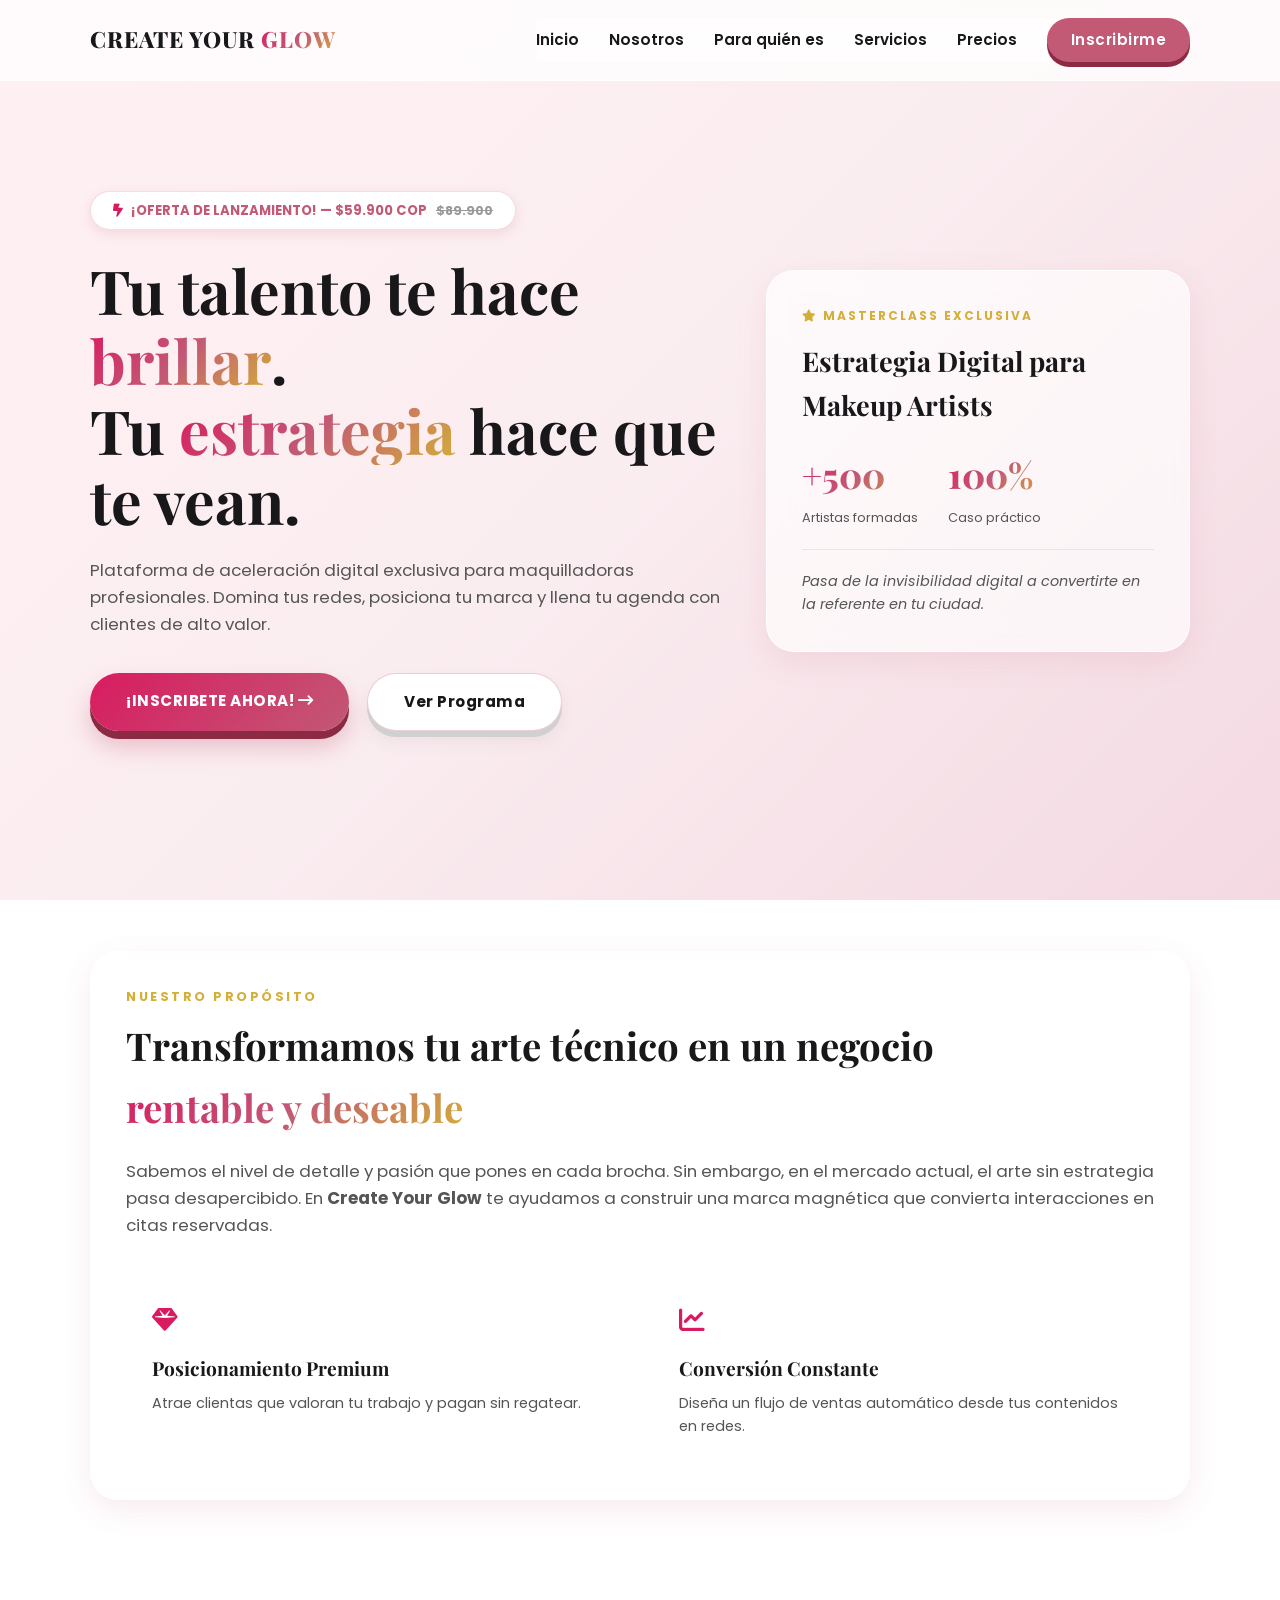
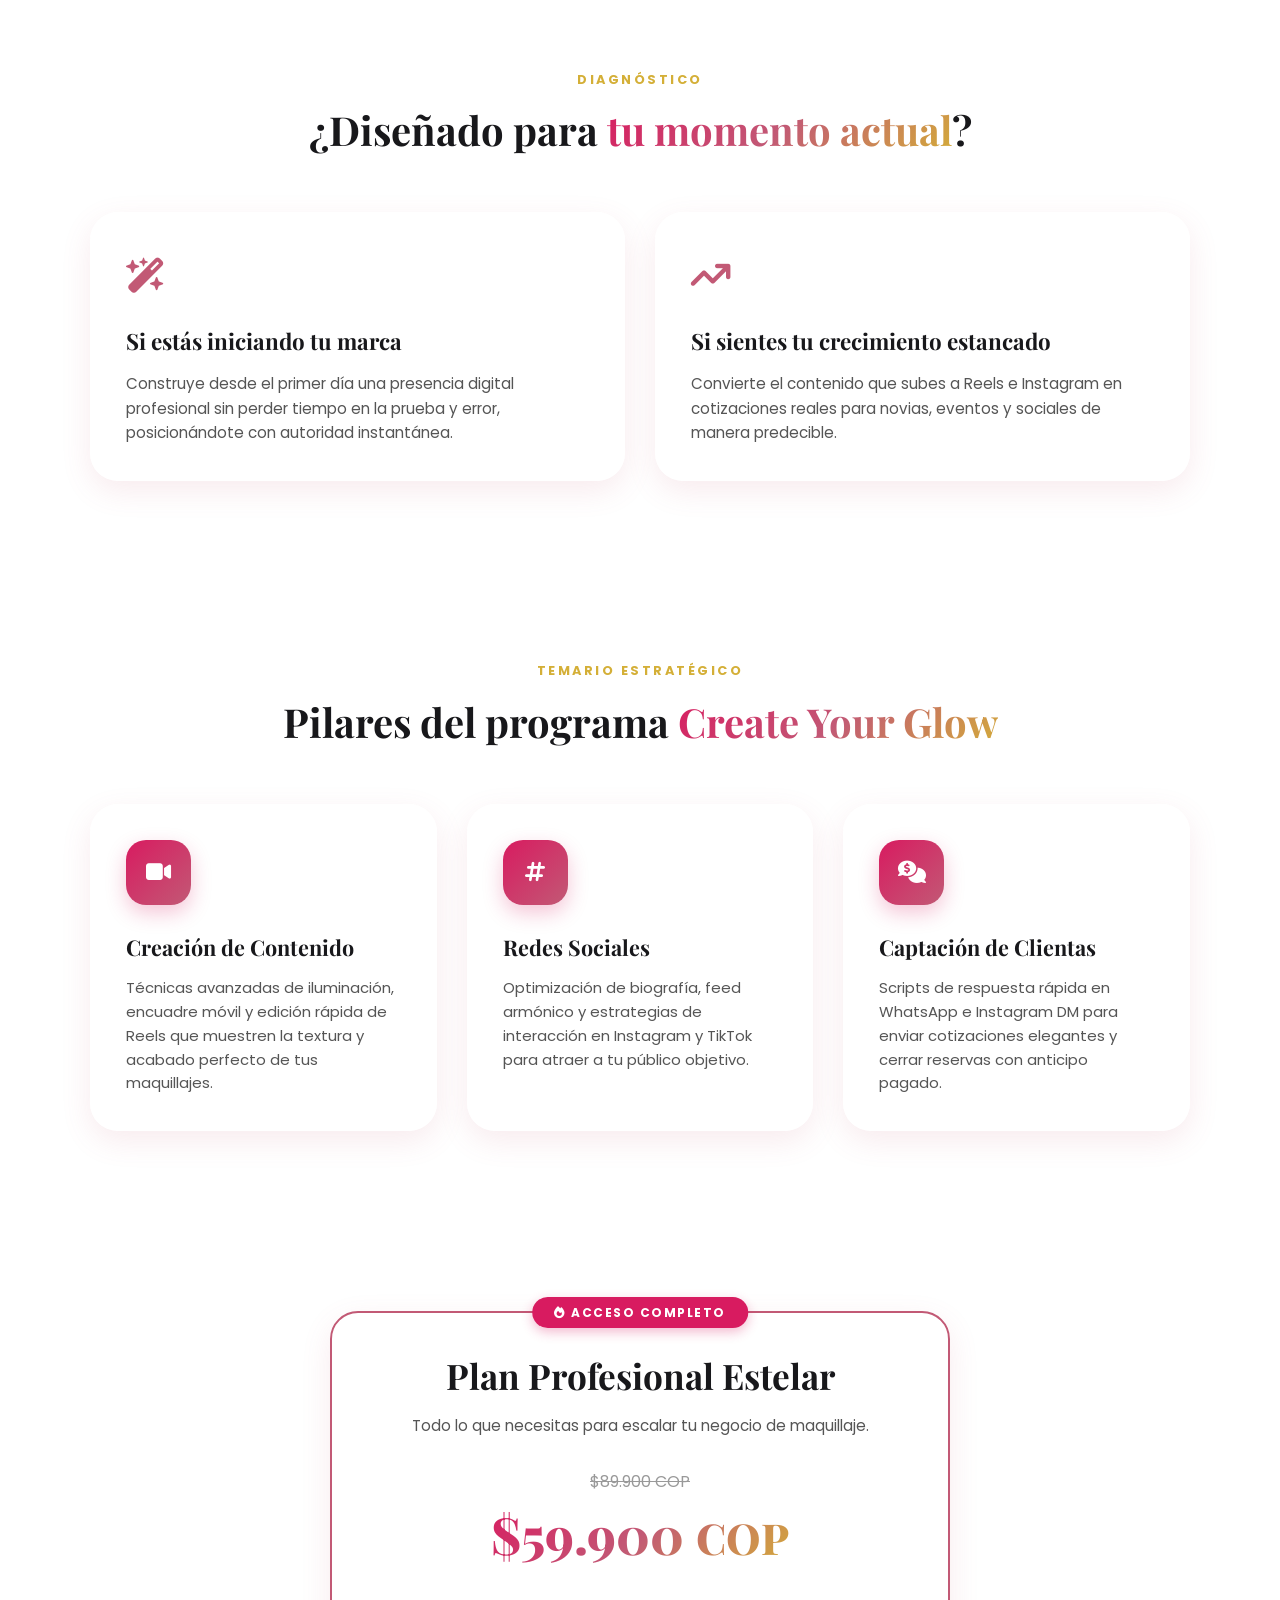
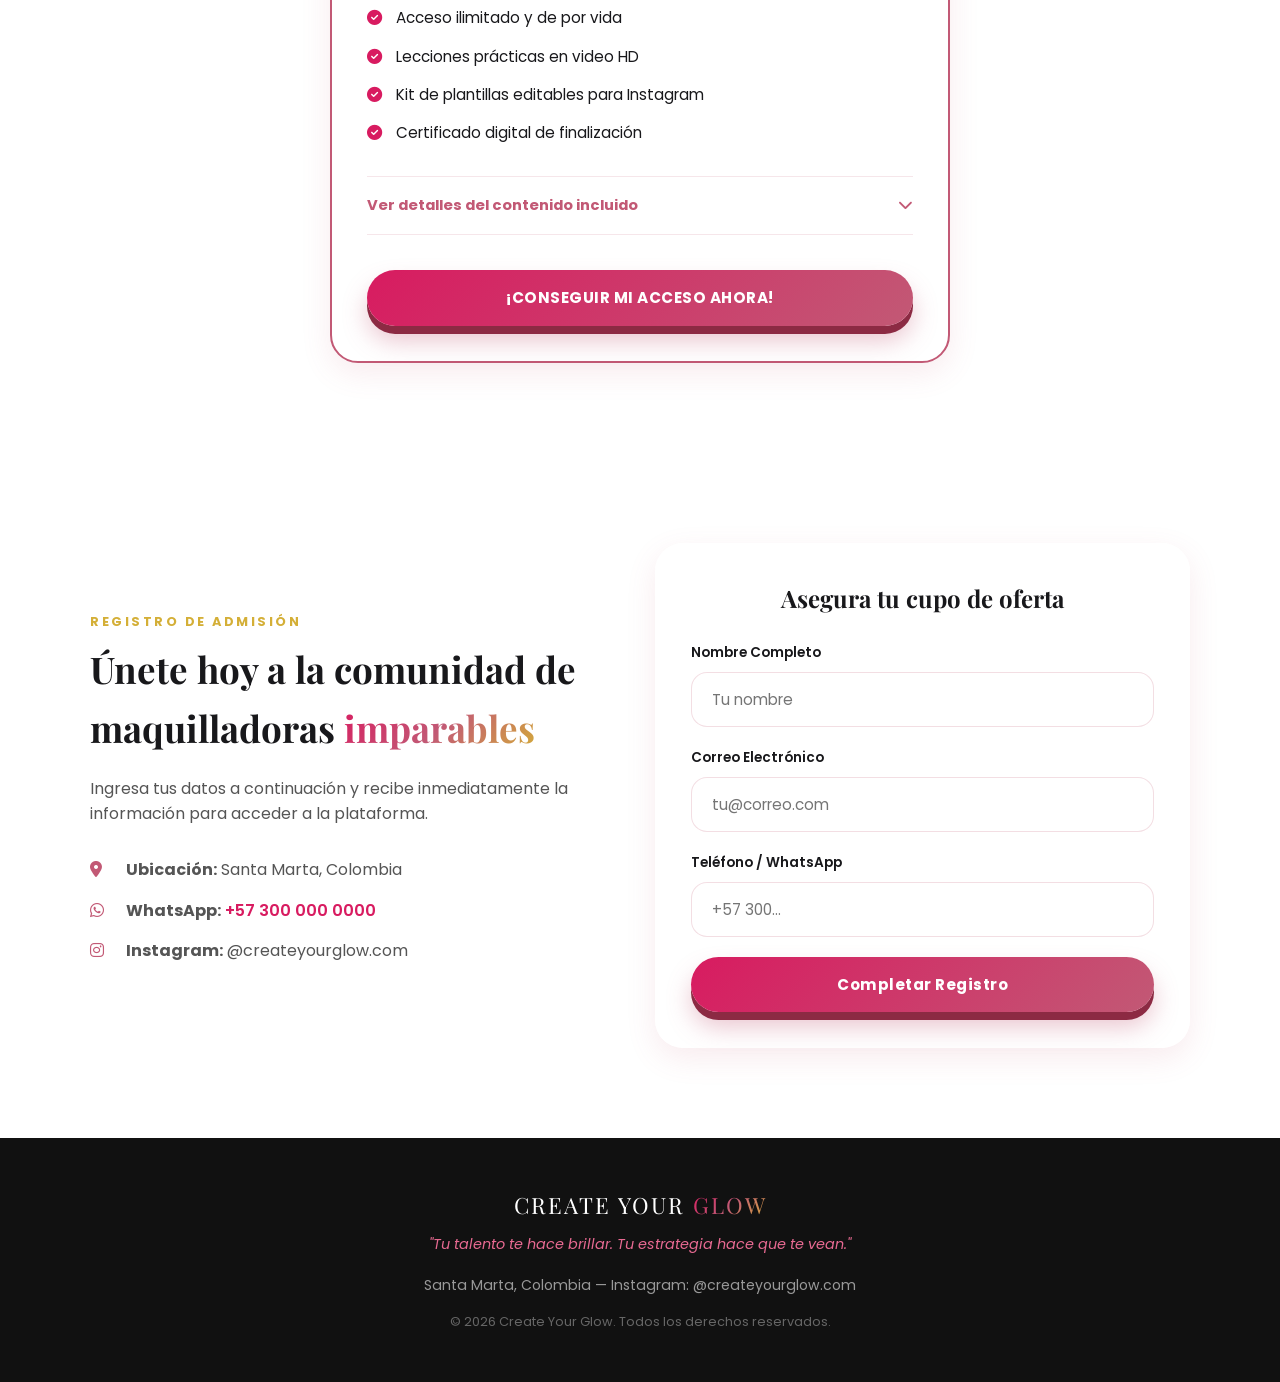
==== commit ef7a349b: "Add Firebase configuration script to index.html" ====
--- a/index.html
+++ b/index.html
@@ -270,5 +270,6 @@
             accIcon.classList.toggle('rotate');
         });
     </script>
-</body>
+<script type="module" src="js/firebase-config.js"></script>
+</body
 </html>
--- a/css/estilos.css
+++ b/css/estilos.css
@@ -1,32 +1,38 @@
 /* ==========================================
-   VARIABLES DE LUJO Y ESTÉTICA BEAUTY TECH
+   VARIABLES DE COLOR, GRADIENTES Y SOMBRAS 3D
    ========================================== */
 :root {
-    --bg-main: #FFFFFF;
-    --bg-gradient-start: #FFF8FA;
-    --bg-gradient-end: #FAF0F2;
-    --bg-card: #FFFFFF;
+    /* Paleta de Degradado Dinámico de Fondo */
+    --bg-gradient-1: #FFF0F3;
+    --bg-gradient-2: #FAEDF0;
+    --bg-gradient-3: #F4D9E2;
+
+    /* Tonos Acento */
+    --primary-magenta: #C25975;
+    --primary-magenta-dark: #8C2A43;
+    --rose-bright: #D81B60;
+    --rose-glow: #E86A92;
+    --gold-accent: #D4AF37;
+
+    /* Textos */
+    --text-dark: #18181B;
+    --text-muted: #555555;
     
-    --primary-rose: #C25975;
-    --primary-rose-dark: #a4425d;
-    --accent-gold: #D4AF37;
-    --rose-electric: #E86A92;
+    /* Tipografías */
+    --font-heading: 'Playfair Display', serif;
+    --font-body: 'Poppins', sans-serif;
+
+    /* Sombras 3D y Glassmorphism */
+    --shadow-soft: 0 10px 30px rgba(194, 89, 117, 0.12);
+    --shadow-lift: 0 20px 40px rgba(194, 89, 117, 0.22);
+    --glass-bg: rgba(255, 255, 255, 0.65);
+    --glass-border: rgba(255, 255, 255, 0.9);
     
-    --text-dark: #18181B;
-    --text-muted: #666666;
-    
-    --font-heading: 'Cormorant Garamond', serif;
-    --font-body: 'Poppins', sans-serif;
-    
-    --shadow-soft: 0 10px 30px rgba(0, 0, 0, 0.04);
-    --shadow-lift: 0 20px 40px rgba(194, 89, 117, 0.12);
-    --glow-effect: 0 0 30px rgba(232, 106, 146, 0.25);
-    
-    --transition: all 0.35s cubic-bezier(0.16, 1, 0.3, 1);
-}
-
-/* ==========================================
-   RESET GENERAL Y TIPOGRAFÍA EDITORIAL
+    --transition: all 0.3s cubic-bezier(0.16, 1, 0.3, 1);
+}
+
+/* ==========================================
+   RESET GENERAL Y FONDO CON GRADIENTE DINÁMICO
    ========================================== */
 * {
     margin: 0;
@@ -40,7 +46,8 @@
 
 body {
     font-family: var(--font-body);
-    background: linear-gradient(135deg, var(--bg-gradient-start) 0%, var(--bg-gradient-end) 100%);
+    background: linear-gradient(135deg, var(--bg-gradient-1) 0%, var(--bg-gradient-2) 50%, var(--bg-gradient-3) 100%);
+    background-attachment: fixed;
     color: var(--text-dark);
     line-height: 1.6;
     overflow-x: hidden;
@@ -59,71 +66,84 @@
     font-weight: 700;
 }
 
-.hover-lift {
-    transition: var(--transition);
-}
-
-.hover-lift:hover {
-    transform: translateY(-8px);
-    box-shadow: var(--shadow-lift);
-}
-
-/* ==========================================
-   BOTONES CON EFECTO GLOW FLUIDO
-   ========================================== */
-.btn {
+/* ==========================================
+   TIPOGRAFÍA DINÁMICA CON GRADIENTE
+   ========================================== */
+.text-gradient {
+    background: linear-gradient(135deg, var(--rose-bright) 0%, var(--primary-magenta) 50%, var(--gold-accent) 100%);
+    -webkit-background-clip: text;
+    -webkit-text-fill-color: transparent;
     display: inline-block;
-    padding: 14px 32px;
+}
+
+/* ==========================================
+   BOTONES 3D ULTRA LLAMATIVOS Y FÍSICOS
+   ========================================== */
+.btn-3d {
+    display: inline-block;
+    padding: 16px 36px;
     border-radius: 50px;
     font-family: var(--font-body);
-    font-weight: 600;
+    font-weight: 700;
     font-size: 0.95rem;
     text-decoration: none;
     text-align: center;
     cursor: pointer;
     transition: var(--transition);
     border: none;
+    letter-spacing: 0.5px;
     position: relative;
-    overflow: hidden;
-}
-
-.btn-glow {
-    background: linear-gradient(135deg, var(--primary-rose) 0%, var(--rose-electric) 100%);
+}
+
+.btn-3d-primary {
+    background: linear-gradient(135deg, var(--rose-bright) 0%, var(--primary-magenta) 100%);
     color: #FFFFFF;
-    box-shadow: 0 6px 20px rgba(194, 89, 117, 0.35);
-}
-
-.btn-glow::after {
-    content: '';
-    position: absolute;
-    top: -50%;
-    left: -60%;
-    width: 50px;
-    height: 200%;
-    background: rgba(255, 255, 255, 0.4);
-    transform: rotate(30deg);
-    transition: var(--transition);
-}
-
-.btn-glow:hover::after {
-    left: 120%;
-    transition: all 0.7s ease-in-out;
-}
-
-.btn-glow:hover {
+    box-shadow: 0 8px 0 var(--primary-magenta-dark), 0 15px 25px rgba(194, 89, 117, 0.35);
+}
+
+.btn-3d-primary:hover {
     transform: translateY(-3px);
-    box-shadow: 0 10px 25px rgba(232, 106, 146, 0.5);
-}
-
-.btn-secondary {
-    background-color: transparent;
+    box-shadow: 0 11px 0 var(--primary-magenta-dark), 0 20px 30px rgba(194, 89, 117, 0.45);
+}
+
+.btn-3d-primary:active {
+    transform: translateY(5px);
+    box-shadow: 0 3px 0 var(--primary-magenta-dark), 0 5px 10px rgba(0,0,0,0.15);
+}
+
+.btn-3d-secondary {
+    background: #FFFFFF;
     color: var(--text-dark);
-    border: 1.5px solid var(--text-dark);
-}
-
-.btn-secondary:hover {
-    background-color: var(--text-dark);
-    color: #FFFFFF;
+    border: 1px solid rgba(194, 89, 117, 0.3);
+    box-shadow: 0 6px 0 #D0D0D0, 0 10px 20px rgba(0,0,0,0.06);
+}
+
+.btn-3d-secondary:hover {
+    transform: translateY(-2px);
+    box-shadow: 0 8px 0 #D0D0D0, 0 12px 25px rgba(0,0,0,0.1);
+}
+
+.btn-3d-secondary:active {
+    transform: translateY(4px);
+    box-shadow: 0 2px 0 #D0D0D0, 0 4px 8px rgba(0,0,0,0.05);
+}
+
+.btn-3d-nav {
+    background: var(--primary-magenta);
+    color: #FFFFFF !important;
+    padding: 10px 24px;
+    border-radius: 30px;
+    box-shadow: 0 5px 0 var(--primary-magenta-dark);
+}
+
+.btn-3d-nav:hover {
+    transform: translateY(-2px);
+    box-shadow: 0 7px 0 var(--primary-magenta-dark);
+}
+
+.btn-3d-nav:active {
+    transform: translateY(3px);
+    box-shadow: 0 2px 0 var(--primary-magenta-dark);
 }
 
 .btn-full {
@@ -132,16 +152,35 @@
 }
 
 /* ==========================================
-   HEADER / GLASSMORPHISM
+   TARJETAS CON EFECTO GLASSMORPHISM 3D
+   ========================================== */
+.glass-card-3d {
+    background: var(--glass-bg);
+    backdrop-filter: blur(16px);
+    -webkit-backdrop-filter: blur(16px);
+    border: 1px solid var(--glass-border);
+    border-radius: 28px;
+    padding: 35px;
+    box-shadow: var(--shadow-soft);
+    transition: var(--transition);
+}
+
+.hover-lift:hover {
+    transform: translateY(-8px);
+    box-shadow: var(--shadow-lift);
+}
+
+/* ==========================================
+   HEADER / NAVEGACIÓN
    ========================================== */
 .header {
     position: sticky;
     top: 0;
     z-index: 1000;
-    background: rgba(255, 255, 255, 0.82);
-    backdrop-filter: blur(14px);
-    -webkit-backdrop-filter: blur(14px);
-    border-bottom: 1px solid rgba(194, 89, 117, 0.1);
+    background: rgba(255, 255, 255, 0.75);
+    backdrop-filter: blur(16px);
+    -webkit-backdrop-filter: blur(16px);
+    border-bottom: 1px solid rgba(255, 255, 255, 0.8);
     padding: 18px 0;
 }
 
@@ -154,14 +193,10 @@
 .logo {
     font-family: var(--font-heading);
     font-size: 1.4rem;
-    font-weight: 700;
-    letter-spacing: 1.5px;
+    font-weight: 800;
+    letter-spacing: 1px;
     color: var(--text-dark);
     text-decoration: none;
-}
-
-.logo span {
-    color: var(--primary-rose);
 }
 
 .nav {
@@ -172,9 +207,9 @@
     left: 0;
     width: 100%;
     background: rgba(255, 255, 255, 0.95);
-    backdrop-filter: blur(10px);
+    backdrop-filter: blur(12px);
     padding: 25px;
-    box-shadow: 0 10px 20px rgba(0, 0, 0, 0.05);
+    box-shadow: 0 10px 25px rgba(0, 0, 0, 0.08);
     gap: 18px;
 }
 
@@ -185,22 +220,13 @@
 .nav a {
     text-decoration: none;
     color: var(--text-dark);
-    font-weight: 500;
+    font-weight: 600;
     font-size: 0.95rem;
     transition: var(--transition);
 }
 
 .nav a:hover {
-    color: var(--primary-rose);
-}
-
-.btn-nav {
-    background-color: var(--bg-gradient-end);
-    color: var(--primary-rose) !important;
-    padding: 8px 22px;
-    border-radius: 30px;
-    text-align: center;
-    font-weight: 600 !important;
+    color: var(--rose-bright);
 }
 
 .menu-toggle {
@@ -214,8 +240,9 @@
 
 .menu-toggle span {
     width: 25px;
-    height: 2px;
+    height: 3px;
     background-color: var(--text-dark);
+    border-radius: 2px;
 }
 
 @media (min-width: 768px) {
@@ -226,11 +253,10 @@
         position: static;
         width: auto;
         background: transparent;
-        backdrop-filter: none;
         padding: 0;
         box-shadow: none;
         align-items: center;
-        gap: 28px;
+        gap: 30px;
     }
 }
 
@@ -238,7 +264,7 @@
    HERO SECTION
    ========================================== */
 .hero {
-    padding: 70px 0 100px;
+    padding: 80px 0 100px;
 }
 
 .hero-grid {
@@ -248,96 +274,73 @@
     align-items: center;
 }
 
-.badge-launch {
+.badge-3d {
     display: inline-block;
-    background-color: #FFFFFF;
-    color: var(--primary-rose);
-    padding: 8px 20px;
+    background: #FFFFFF;
+    color: var(--primary-magenta);
+    padding: 8px 22px;
     border-radius: 30px;
-    font-size: 0.8rem;
-    font-weight: 600;
-    letter-spacing: 0.5px;
-    margin-bottom: 20px;
+    font-size: 0.82rem;
+    font-weight: 700;
+    margin-bottom: 25px;
+    box-shadow: 0 4px 12px rgba(194, 89, 117, 0.15);
     border: 1px solid rgba(194, 89, 117, 0.2);
-    box-shadow: 0 4px 15px rgba(194, 89, 117, 0.08);
-}
-
-.old-price-badge {
+}
+
+.badge-3d i {
+    color: var(--rose-bright);
+    margin-right: 5px;
+}
+
+.old-price-strike {
     text-decoration: line-through;
-    color: #999;
-    font-size: 0.75rem;
-    margin-left: 5px;
+    color: #999999;
+    font-size: 0.78rem;
+    margin-left: 6px;
 }
 
 .hero-content h1 {
     font-size: 2.8rem;
     line-height: 1.15;
-    margin-bottom: 20px;
-    letter-spacing: -0.5px;
-}
-
-.hero-content h1 .highlight {
-    color: var(--primary-rose);
-    display: block;
-    font-style: italic;
+    margin-bottom: 22px;
 }
 
 .hero-content p {
     font-size: 1.05rem;
     color: var(--text-muted);
-    margin-bottom: 30px;
+    margin-bottom: 35px;
 }
 
 .hero-actions {
     display: flex;
     flex-direction: column;
-    gap: 15px;
-}
-
-/* Tarjeta Gráfica Hero (Glassmorphism sin fotos) */
-.hero-graphic-card {
-    display: flex;
-    justify-content: center;
-}
-
-.glass-card-hero {
-    background: rgba(255, 255, 255, 0.7);
-    backdrop-filter: blur(16px);
-    -webkit-backdrop-filter: blur(16px);
-    border: 1px solid rgba(255, 255, 255, 0.9);
-    border-radius: 32px;
-    padding: 40px 30px;
-    box-shadow: var(--shadow-soft), var(--glow-effect);
-    width: 100%;
-    max-width: 420px;
+    gap: 18px;
 }
 
 .card-top-tag {
     font-size: 0.75rem;
     font-weight: 700;
-    color: var(--accent-gold);
+    color: var(--gold-accent);
     letter-spacing: 2px;
-    margin-bottom: 12px;
-}
-
-.glass-card-hero h3 {
-    font-size: 1.8rem;
-    margin-bottom: 25px;
-    line-height: 1.25;
+    margin-bottom: 15px;
+}
+
+.glass-card-3d h3 {
+    font-size: 1.7rem;
+    margin-bottom: 20px;
 }
 
 .graphic-stats {
     display: flex;
     gap: 30px;
-    margin-bottom: 25px;
+    margin-bottom: 20px;
 }
 
 .stat-num {
+    font-family: var(--font-heading);
+    font-size: 2.2rem;
+    font-weight: 800;
     display: block;
-    font-family: var(--font-heading);
-    font-size: 2rem;
-    font-weight: 700;
-    color: var(--primary-rose);
 }
 
 .stat-txt {
@@ -345,10 +348,9 @@
     color: var(--text-muted);
 }
 
-.graphic-line {
-    width: 100%;
+.graphic-divider {
     height: 1px;
-    background: rgba(194, 89, 117, 0.2);
+    background: rgba(194, 89, 117, 0.15);
     margin-bottom: 20px;
 }
 
@@ -359,7 +361,7 @@
 }
 
 @media (min-width: 768px) {
-    .hero { padding: 100px 0 130px; }
+    .hero { padding: 110px 0 140px; }
     .hero-grid { grid-template-columns: 1.2fr 0.8fr; }
     .hero-content h1 { font-size: 3.8rem; }
     .hero-actions { flex-direction: row; }
@@ -370,12 +372,11 @@
    ========================================== */
 .section-tag {
     display: block;
-    font-size: 0.78rem;
-    font-weight: 600;
-    color: var(--accent-gold);
+    font-size: 0.8rem;
+    font-weight: 700;
+    color: var(--gold-accent);
     letter-spacing: 2.5px;
     margin-bottom: 8px;
-    text-transform: uppercase;
 }
 
 .section-title {
@@ -415,23 +416,12 @@
     padding: 80px 0;
 }
 
-.about-card-luxury {
-    background: #FFFFFF;
-    border-radius: 32px;
-    padding: 50px 40px;
-    border: 1px solid rgba(194, 89, 117, 0.15);
-    box-shadow: var(--shadow-soft);
-    max-width: 900px;
-    margin: 0 auto;
-}
-
-.about-card-luxury h2 {
-    font-size: 2.3rem;
+.about-card h2 {
+    font-size: 2.4rem;
     margin-bottom: 20px;
-    line-height: 1.2;
-}
-
-.about-card-luxury p {
+}
+
+.about-card p {
     color: var(--text-muted);
     font-size: 1.05rem;
     margin-bottom: 35px;
@@ -444,15 +434,15 @@
 }
 
 .feature-box {
-    background: var(--bg-gradient-start);
+    background: rgba(255, 255, 255, 0.7);
     padding: 25px;
     border-radius: 20px;
-    border: 1px solid rgba(194, 89, 117, 0.1);
-}
-
-.feature-box i {
-    font-size: 1.5rem;
-    color: var(--primary-rose);
+    border: 1px solid rgba(255, 255, 255, 0.9);
+}
+
+.feature-icon {
+    font-size: 1.6rem;
+    color: var(--rose-bright);
     margin-bottom: 12px;
 }
 
@@ -468,7 +458,6 @@
 
 @media (min-width: 768px) {
     .about-grid-features { grid-template-columns: repeat(2, 1fr); }
-    .about-card-luxury { padding: 60px; }
 }
 
 /* ==========================================
@@ -478,26 +467,18 @@
     padding: 90px 0;
 }
 
-.pink-card {
-    background: #FFFFFF;
-    padding: 45px 35px;
-    border-radius: 28px;
-    border: 1px solid rgba(194, 89, 117, 0.2);
-    box-shadow: var(--shadow-soft);
-}
-
-.card-icon {
-    font-size: 2rem;
-    color: var(--primary-rose);
+.card-icon-3d {
+    font-size: 2.2rem;
+    color: var(--primary-magenta);
     margin-bottom: 20px;
 }
 
-.pink-card h3 {
+.for-who h3 {
     font-size: 1.4rem;
-    margin-bottom: 15px;
-}
-
-.pink-card p {
+    margin-bottom: 12px;
+}
+
+.for-who p {
     color: var(--text-muted);
     font-size: 0.95rem;
 }
@@ -509,26 +490,18 @@
     padding: 90px 0;
 }
 
-.service-card {
-    background: #FFFFFF;
-    border-radius: 28px;
-    padding: 40px 30px;
-    border: 1px solid rgba(0, 0, 0, 0.05);
-    box-shadow: var(--shadow-soft);
-}
-
-.service-icon-box {
-    width: 60px;
-    height: 60px;
-    background: var(--bg-gradient-start);
-    border-radius: 50%;
+.service-icon-wrapper {
+    width: 65px;
+    height: 65px;
+    background: linear-gradient(135deg, var(--rose-bright), var(--primary-magenta));
+    color: #FFFFFF;
+    border-radius: 20px;
     display: flex;
     align-items: center;
     justify-content: center;
-    font-size: 1.3rem;
-    color: var(--primary-rose);
+    font-size: 1.4rem;
     margin-bottom: 25px;
-    border: 1px solid rgba(194, 89, 117, 0.2);
+    box-shadow: 0 8px 20px rgba(216, 27, 96, 0.25);
 }
 
 .service-card h3 {
@@ -542,43 +515,40 @@
 }
 
 /* ==========================================
-   PRECIOS Y ACORDEÓN
+   PRECIOS Y PLAN PROFESIONAL
    ========================================== */
 .pricing {
     padding: 90px 0;
 }
 
 .pricing-wrapper {
-    max-width: 600px;
+    max-width: 620px;
     margin: 0 auto;
 }
 
 .pricing-card {
-    background: #FFFFFF;
-    padding: 50px 40px;
-    border-radius: 32px;
-    border: 2px solid var(--primary-rose);
     text-align: center;
     position: relative;
-    box-shadow: var(--shadow-lift);
-}
-
-.pop-badge {
+    border: 2px solid var(--primary-magenta);
+}
+
+.pop-badge-3d {
     position: absolute;
-    top: -14px;
+    top: -16px;
     left: 50%;
     transform: translateX(-50%);
-    background: var(--primary-rose);
+    background: var(--rose-bright);
     color: #FFFFFF;
     padding: 6px 22px;
     border-radius: 20px;
     font-size: 0.75rem;
-    font-weight: 600;
+    font-weight: 700;
     letter-spacing: 1.5px;
+    box-shadow: 0 4px 12px rgba(216, 27, 96, 0.3);
 }
 
 .pricing-card h2 {
-    font-size: 2.1rem;
+    font-size: 2.2rem;
     margin-bottom: 10px;
 }
 
@@ -595,20 +565,14 @@
 .old-p {
     display: block;
     text-decoration: line-through;
-    color: #a0a0a0;
+    color: #999999;
     font-size: 1rem;
 }
 
 .new-p {
     font-family: var(--font-heading);
-    font-size: 3rem;
-    font-weight: 700;
-    color: var(--primary-rose);
-}
-
-.new-p small {
-    font-size: 1rem;
-    font-family: var(--font-body);
+    font-size: 3.2rem;
+    font-weight: 800;
 }
 
 .pricing-benefits {
@@ -624,14 +588,14 @@
 }
 
 .pricing-benefits i {
-    color: var(--primary-rose);
+    color: var(--rose-bright);
     margin-right: 10px;
 }
 
-/* Acordeón interactivo */
+/* Acordeón */
 .accordion-wrapper {
-    border-top: 1px solid rgba(0,0,0,0.06);
-    border-bottom: 1px solid rgba(0,0,0,0.06);
+    border-top: 1px solid rgba(194, 89, 117, 0.15);
+    border-bottom: 1px solid rgba(194, 89, 117, 0.15);
     padding: 18px 0;
     margin-bottom: 35px;
 }
@@ -642,8 +606,8 @@
     border: none;
     font-family: var(--font-body);
     font-size: 0.92rem;
-    font-weight: 600;
-    color: var(--primary-rose);
+    font-weight: 700;
+    color: var(--primary-magenta);
     cursor: pointer;
     display: flex;
     justify-content: space-between;
@@ -685,38 +649,29 @@
 
 .contact-info h2 {
     font-size: 2.3rem;
+    margin-bottom: 18px;
+}
+
+.contact-info p {
+    color: var(--text-muted);
+    margin-bottom: 30px;
+}
+
+.info-list p {
     margin-bottom: 15px;
-}
-
-.contact-info p {
-    color: var(--text-muted);
-    margin-bottom: 30px;
-    font-size: 1.02rem;
-}
-
-.info-list p {
-    margin-bottom: 14px;
-    font-size: 0.98rem;
+    font-size: 1rem;
 }
 
 .info-list i {
-    color: var(--primary-rose);
+    color: var(--primary-magenta);
     margin-right: 12px;
     width: 20px;
 }
 
 .info-list a {
-    color: var(--primary-rose);
+    color: var(--rose-bright);
     text-decoration: none;
     font-weight: 600;
-}
-
-.form-card {
-    background: #FFFFFF;
-    padding: 45px;
-    border-radius: 32px;
-    border: 1px solid rgba(194, 89, 117, 0.2);
-    box-shadow: var(--shadow-soft);
 }
 
 .form-card h3 {
@@ -738,20 +693,19 @@
 
 .input-group input {
     width: 100%;
-    padding: 14px 20px;
+    padding: 15px 20px;
     border: 1px solid rgba(194, 89, 117, 0.2);
-    border-radius: 14px;
+    border-radius: 16px;
     font-family: var(--font-body);
     font-size: 0.95rem;
-    background-color: var(--bg-gradient-start);
+    background: #FFFFFF;
     outline: none;
     transition: var(--transition);
 }
 
 .input-group input:focus {
-    border-color: var(--primary-rose);
-    background-color: #FFFFFF;
-    box-shadow: 0 0 0 4px rgba(194, 89, 117, 0.1);
+    border-color: var(--rose-bright);
+    box-shadow: 0 0 0 4px rgba(216, 27, 96, 0.12);
 }
 
 /* ==========================================
@@ -774,10 +728,9 @@
 }
 
 .footer-quote {
-    color: var(--rose-electric);
+    color: var(--rose-glow);
     font-style: italic;
     margin-bottom: 18px;
-    font-size: 0.95rem;
 }
 
 .footer-location {
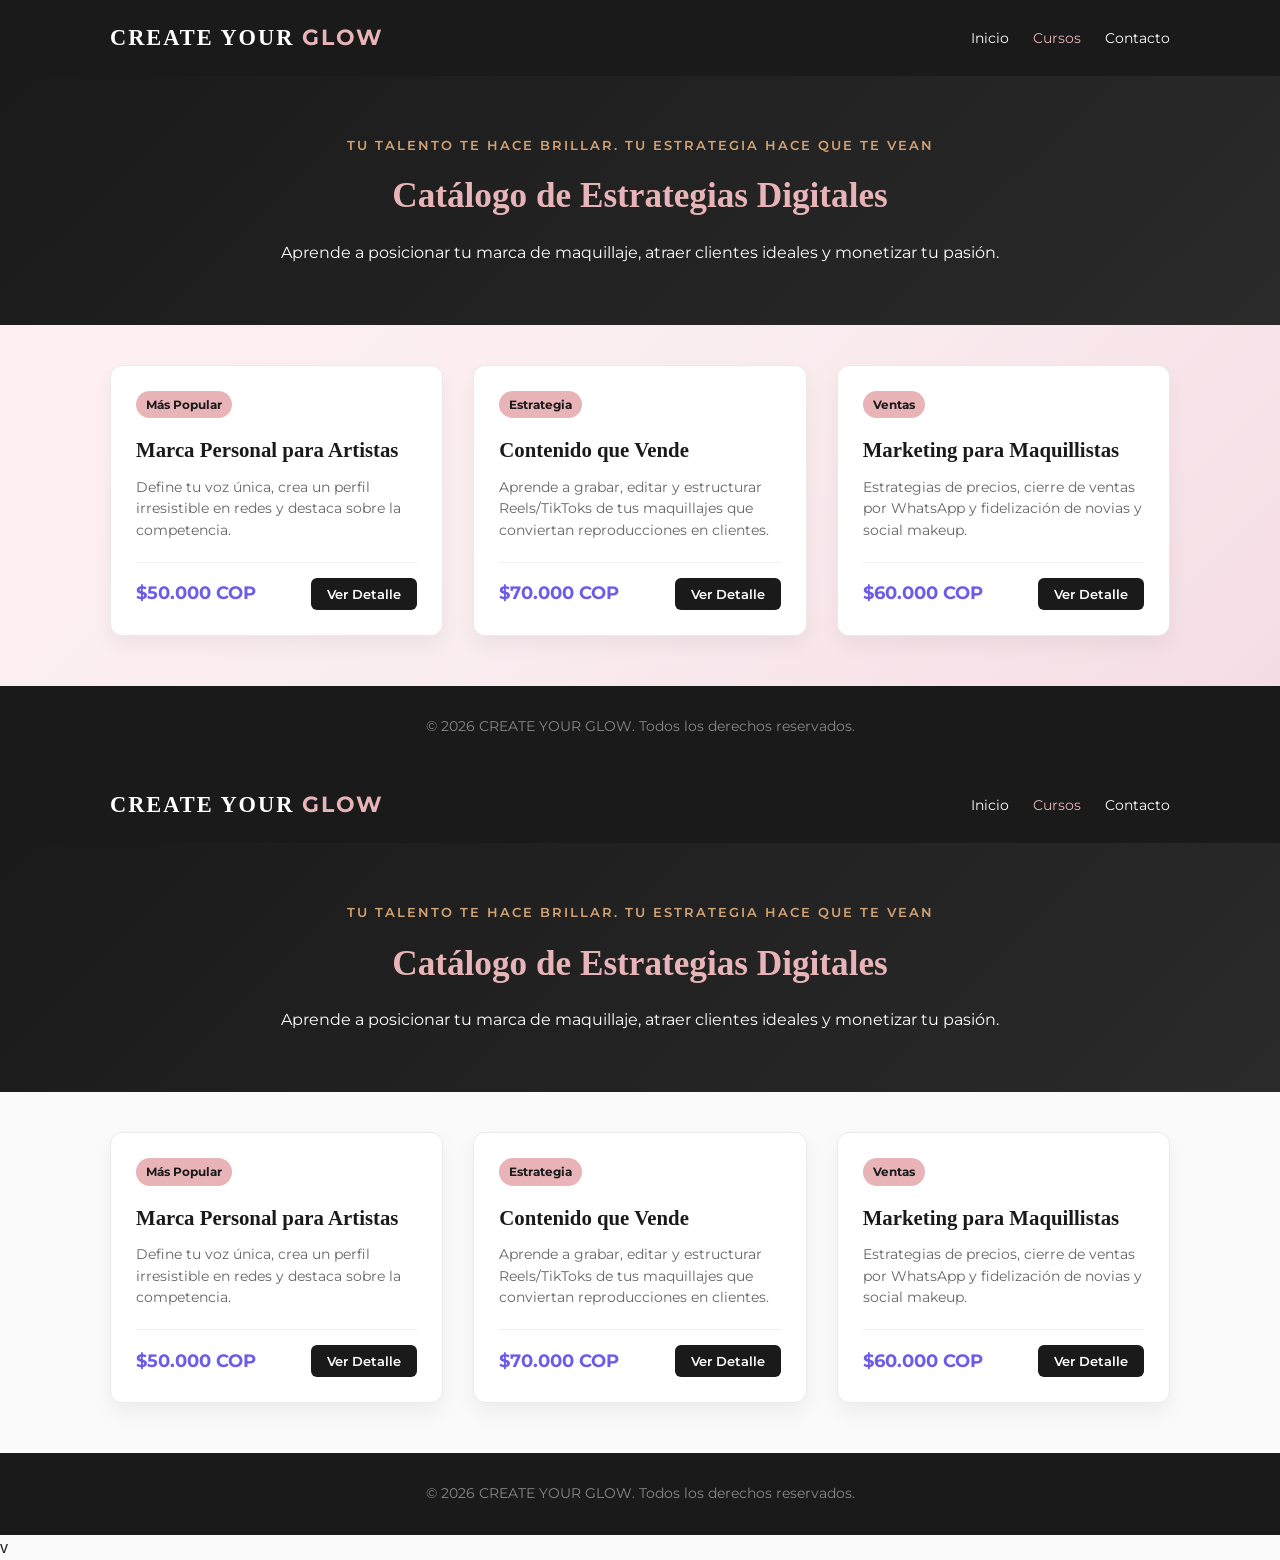
==== commit 0c88e74d: "Update index.html with new course catalog structure" ====
--- a/index.html
+++ b/index.html
@@ -3,273 +3,205 @@
 <head>
     <meta charset="UTF-8">
     <meta name="viewport" content="width=device-width, initial-scale=1.0">
-    <title>Create Your Glow | Estrategia Digital para Artistas del Maquillaje</title>
-    
-    <!-- Google Fonts: Playfair Display & Poppins -->
-    <link rel="preconnect" href="https://fonts.googleapis.com">
-    <link rel="preconnect" href="https://fonts.gstatic.com" crossorigin>
-    <link href="https://fonts.googleapis.com/css2?family=Playfair+Display:ital,wght@0,600;0,700;0,800;1,600;1,700&family=Poppins:wght@300;400;500;600;700;800&display=swap" rel="stylesheet">
-    
-    <!-- FontAwesome Vector Icons (Cero Emojis) -->
-    <link rel="stylesheet" href="https://cdnjs.cloudflare.com/ajax/libs/font-awesome/6.4.0/css/all.min.css">
-    
-    <!-- Hoja de Estilos -->
+    <title>Catálogo de Cursos | CREATE YOUR GLOW</title>
+    <!-- Fuente Montserrat para legibilidad y elegancia -->
+    <link href="https://fonts.googleapis.com/css2?family=Montserrat:wght@300;400;600;700&display=swap" rel="stylesheet">
     <link rel="stylesheet" href="css/estilos.css">
 </head>
 <body>
 
-    <!-- HEADER GLASSMORPHISM -->
-    <header class="header" id="inicio">
-        <div class="container header-container">
-            <a href="#inicio" class="logo">CREATE YOUR <span class="text-gradient">GLOW</span></a>
-            <button class="menu-toggle" id="menuToggle" aria-label="Abrir menú">
-                <span></span>
-                <span></span>
-                <span></span>
-            </button>
-            <nav class="nav" id="navMenu">
-                <a href="#inicio">Inicio</a>
-                <a href="#nosotros">Nosotros</a>
-                <a href="#para-quien">Para quién es</a>
-                <a href="#servicios">Servicios</a>
-                <a href="#precios">Precios</a>
-                <a href="#contacto" class="btn-3d btn-3d-nav">Inscribirme</a>
+    <!-- Encabezado y Navegación (Conectado con index.html) -->
+    <header class="site-header">
+        <div class="header-container">
+            <a href="index.html" class="logo">CREATE YOUR <span>GLOW</span></a>
+            <nav class="nav-menu" id="navMenu">
+                <a href="index.html">Inicio</a>
+                <a href="cursos.html" class="active">Cursos</a>
+                <a href="index.html#contacto">Contacto</a>
             </nav>
         </div>
     </header>
 
-    <!-- HERO SECTION -->
-    <section class="hero">
-        <div class="container hero-grid">
-            <div class="hero-content">
-                <div class="badge-3d">
-                    <i class="fa-solid fa-bolt-lightning"></i> ¡OFERTA DE LANZAMIENTO! — $59.900 COP <span class="old-price-strike">$89.900</span>
-                </div>
-                <h1>Tu talento te hace <span class="text-gradient">brillar</span>.<br>Tu <span class="text-gradient">estrategia</span> hace que te vean.</h1>
-                <p>Plataforma de aceleración digital exclusiva para maquilladoras profesionales. Domina tus redes, posiciona tu marca y llena tu agenda con clientes de alto valor.</p>
-                <div class="hero-actions">
-                    <a href="#contacto" class="btn-3d btn-3d-primary">¡INSCRIBETE AHORA! <i class="fa-solid fa-arrow-right-long"></i></a>
-                    <a href="#precios" class="btn-3d btn-3d-secondary">Ver Programa</a>
-                </div>
-            </div>
-            
-            <div class="hero-graphic-card">
-                <div class="glass-card-3d hover-lift">
-                    <div class="card-top-tag"><i class="fa-solid fa-star"></i> MASTERCLASS EXCLUSIVA</div>
-                    <h3>Estrategia Digital para Makeup Artists</h3>
-                    <div class="graphic-stats">
-                        <div class="stat-item">
-                            <span class="stat-num text-gradient">+500</span>
-                            <span class="stat-txt">Artistas formadas</span>
-                        </div>
-                        <div class="stat-item">
-                            <span class="stat-num text-gradient">100%</span>
-                            <span class="stat-txt">Caso práctico</span>
-                        </div>
-                    </div>
-                    <div class="graphic-divider"></div>
-                    <p class="card-mini-quote">Pasa de la invisibilidad digital a convertirte en la referente en tu ciudad.</p>
-                </div>
-            </div>
-        </div>
+    <!-- Banner del Catálogo -->
+    <section class="catalog-hero">
+        <span class="subtitle-tag">TU TALENTO TE HACE BRILLAR. TU ESTRATEGIA HACE QUE TE VEAN</span>
+        <h1>Catálogo de Estrategias Digitales</h1>
+        <p>Aprende a posicionar tu marca de maquillaje, atraer clientes ideales y monetizar tu pasión.</p>
     </section>
 
-    <!-- SOBRE NOSOTROS -->
-    <section id="nosotros" class="about">
-        <div class="container">
-            <div class="glass-card-3d about-card hover-lift">
-                <span class="section-tag">NUESTRO PROPÓSITO</span>
-                <h2>Transformamos tu arte técnico en un negocio <span class="text-gradient">rentable y deseable</span></h2>
-                <p>Sabemos el nivel de detalle y pasión que pones en cada brocha. Sin embargo, en el mercado actual, el arte sin estrategia pasa desapercibido. En <strong>Create Your Glow</strong> te ayudamos a construir una marca magnética que convierta interacciones en citas reservadas.</p>
+    <!-- Cuadrícula de Cursos -->
+    <main class="catalog-container">
+        <div class="courses-grid">
+            
+            <!-- Curso 1 -->
+            <article class="course-card">
+                <div class="card-badge">Más Popular</div>
+                <h3>Marca Personal para Artistas</h3>
+                <p class="short-desc">Define tu voz única, crea un perfil irresistible en redes y destaca sobre la competencia.</p>
+                <div class="card-footer">
+                    <span class="price">$50.000 COP</span>
+                    <button class="btn-primary btn-open-modal" data-course="1">Ver Detalle</button>
+                </div>
+            </article>
+
+            <!-- Curso 2 -->
+            <article class="course-card">
+                <div class="card-badge">Estrategia</div>
+                <h3>Contenido que Vende</h3>
+                <p class="short-desc">Aprende a grabar, editar y estructurar Reels/TikToks de tus maquillajes que conviertan reproducciones en clientes.</p>
+                <div class="card-footer">
+                    <span class="price">$70.000 COP</span>
+                    <button class="btn-primary btn-open-modal" data-course="2">Ver Detalle</button>
+                </div>
+            </article>
+
+            <!-- Curso 3 -->
+            <article class="course-card">
+                <div class="card-badge">Ventas</div>
+                <h3>Marketing para Maquillistas</h3>
+                <p class="short-desc">Estrategias de precios, cierre de ventas por WhatsApp y fidelización de novias y social makeup.</p>
+                <div class="card-footer">
+                    <span class="price">$60.000 COP</span>
+                    <button class="btn-primary btn-open-modal" data-course="3">Ver Detalle</button>
+                </div>
+            </article>
+
+        </div>
+    </main>
+
+    <!-- Ventana Modal Interactiva (Descripción Detallada) -->
+    <div class="modal-overlay" id="courseModal">
+        <div class="modal-content">
+            <button class="modal-close" id="closeModal">&times;</button>
+            <span class="modal-tag" id="modalTag">CARRERA DE MAQUILLAJE</span>
+            <h2 id="modalTitle">Título del Curso</h2>
+            <p class="modal-price" id="modalPrice">$0 COP</p>
+            
+            <div class="modal-body">
+                <h3>¿Qué aprenderás en este curso?</h3>
+                <p id="modalDescription">Descripción detallada...</p>
                 
-                <div class="about-grid-features">
-                    <div class="feature-box">
-                        <div class="feature-icon"><i class="fa-solid fa-gem"></i></div>
-                        <h4>Posicionamiento Premium</h4>
-                        <p>Atrae clientas que valoran tu trabajo y pagan sin regatear.</p>
-                    </div>
-                    <div class="feature-box">
-                        <div class="feature-icon"><i class="fa-solid fa-chart-line"></i></div>
-                        <h4>Conversión Constante</h4>
-                        <p>Diseña un flujo de ventas automático desde tus contenidos en redes.</p>
-                    </div>
-                </div>
-            </div>
-        </div>
+                <h4>Incluye:</h4>
+                <ul id="modalIncludes">
+                    <!-- Se llena con JavaScript -->
+                </ul>
+            </div>
+
+            <div class="modal-actions">
+                <a href="#" id="modalBuyBtn" class="btn-glow">Inscribirme Ahora</a>
+            </div>
+        </div>
+    </div>
+
+    <!-- Pie de página -->
+    <footer class="site-footer">
+        <p>&copy; 2026 CREATE YOUR GLOW. Todos los derechos reservados.</p>
+    </footer>
+
+    <!-- Script de interacción del catálogo -->
+    <script src="js/cursos.js"></script>
+</body>
+</html><!DOCTYPE html>
+<html lang="es">
+<head>
+    <meta charset="UTF-8">
+    <meta name="viewport" content="width=device-width, initial-scale=1.0">
+    <title>Catálogo de Cursos | CREATE YOUR GLOW</title>
+    <!-- Fuente Montserrat para legibilidad y elegancia -->
+    <link href="https://fonts.googleapis.com/css2?family=Montserrat:wght@300;400;600;700&display=swap" rel="stylesheet">
+    <link rel="stylesheet" href="css/estilos.css">
+</head>
+<body>
+
+    <!-- Encabezado y Navegación (Conectado con index.html) -->
+    <header class="site-header">
+        <div class="header-container">
+            <a href="index.html" class="logo">CREATE YOUR <span>GLOW</span></a>
+            <nav class="nav-menu" id="navMenu">
+                <a href="index.html">Inicio</a>
+                <a href="cursos.html" class="active">Cursos</a>
+                <a href="index.html#contacto">Contacto</a>
+            </nav>
+        </div>
+    </header>
+
+    <!-- Banner del Catálogo -->
+    <section class="catalog-hero">
+        <span class="subtitle-tag">TU TALENTO TE HACE BRILLAR. TU ESTRATEGIA HACE QUE TE VEAN</span>
+        <h1>Catálogo de Estrategias Digitales</h1>
+        <p>Aprende a posicionar tu marca de maquillaje, atraer clientes ideales y monetizar tu pasión.</p>
     </section>
 
-    <!-- ¿PARA QUIÉN ES? -->
-    <section id="para-quien" class="for-who">
-        <div class="container">
-            <div class="section-title">
-                <span class="section-tag">DIAGNÓSTICO</span>
-                <h2>¿Diseñado para <span class="text-gradient">tu momento actual</span>?</h2>
-            </div>
-            <div class="grid-2">
-                <div class="glass-card-3d hover-lift">
-                    <div class="card-icon-3d"><i class="fa-solid fa-wand-magic-sparkles"></i></div>
-                    <h3>Si estás iniciando tu marca</h3>
-                    <p>Construye desde el primer día una presencia digital profesional sin perder tiempo en la prueba y error, posicionándote con autoridad instantánea.</p>
-                </div>
-                <div class="glass-card-3d hover-lift">
-                    <div class="card-icon-3d"><i class="fa-solid fa-arrow-trend-up"></i></div>
-                    <h3>Si sientes tu crecimiento estancado</h3>
-                    <p>Convierte el contenido que subes a Reels e Instagram en cotizaciones reales para novias, eventos y sociales de manera predecible.</p>
-                </div>
-            </div>
-        </div>
-    </section>
-
-    <!-- SERVICIOS / PILARES -->
-    <section id="servicios" class="services">
-        <div class="container">
-            <div class="section-title">
-                <span class="section-tag">TEMARIO ESTRATÉGICO</span>
-                <h2>Pilares del programa <span class="text-gradient">Create Your Glow</span></h2>
-            </div>
-            <div class="grid-3">
-                <div class="glass-card-3d service-card hover-lift">
-                    <div class="service-icon-wrapper">
-                        <i class="fa-solid fa-video"></i>
-                    </div>
-                    <h3>Creación de Contenido</h3>
-                    <p>Técnicas avanzadas de iluminación, encuadre móvil y edición rápida de Reels que muestren la textura y acabado perfecto de tus maquillajes.</p>
-                </div>
-
-                <div class="glass-card-3d service-card hover-lift">
-                    <div class="service-icon-wrapper">
-                        <i class="fa-solid fa-hashtag"></i>
-                    </div>
-                    <h3>Redes Sociales</h3>
-                    <p>Optimización de biografía, feed armónico y estrategias de interacción en Instagram y TikTok para atraer a tu público objetivo.</p>
-                </div>
-
-                <div class="glass-card-3d service-card hover-lift">
-                    <div class="service-icon-wrapper">
-                        <i class="fa-solid fa-comments-dollar"></i>
-                    </div>
-                    <h3>Captación de Clientas</h3>
-                    <p>Scripts de respuesta rápida en WhatsApp e Instagram DM para enviar cotizaciones elegantes y cerrar reservas con anticipo pagado.</p>
-                </div>
-            </div>
-        </div>
-    </section>
-
-    <!-- PRECIOS Y PLAN PROFESIONAL -->
-    <section id="precios" class="pricing">
-        <div class="container">
-            <div class="pricing-wrapper">
-                <div class="glass-card-3d pricing-card hover-lift">
-                    <span class="pop-badge-3d"><i class="fa-solid fa-fire"></i> ACCESO COMPLETO</span>
-                    <h2>Plan Profesional Estelar</h2>
-                    <p class="pricing-intro">Todo lo que necesitas para escalar tu negocio de maquillaje.</p>
-                    
-                    <div class="price-display">
-                        <span class="old-p">$89.900 COP</span>
-                        <span class="new-p text-gradient">$59.900 <small>COP</small></span>
-                    </div>
-
-                    <ul class="pricing-benefits">
-                        <li><i class="fa-solid fa-circle-check"></i> Acceso ilimitado y de por vida</li>
-                        <li><i class="fa-solid fa-circle-check"></i> Lecciones prácticas en video HD</li>
-                        <li><i class="fa-solid fa-circle-check"></i> Kit de plantillas editables para Instagram</li>
-                        <li><i class="fa-solid fa-circle-check"></i> Certificado digital de finalización</li>
-                    </ul>
-
-                    <!-- Acordeón interactivo -->
-                    <div class="accordion-wrapper">
-                        <button class="accordion-trigger" id="accBtn" aria-expanded="false">
-                            <span>Ver detalles del contenido incluido</span>
-                            <i class="fa-solid fa-chevron-down" id="accIcon"></i>
-                        </button>
-                        <div class="accordion-content" id="accContent">
-                            <div class="acc-inner">
-                                <p><strong>Módulo 1:</strong> Identidad de Marca y Posicionamiento de Lujo.</p>
-                                <p><strong>Módulo 2:</strong> Grabación y Edición de Maquillaje en Celular.</p>
-                                <p><strong>Módulo 3:</strong> Guiones de Respuesta y Venta de Servicios.</p>
-                                <p><strong>Bono Especial:</strong> Plantillas de cotización directa para novias.</p>
-                            </div>
-                        </div>
-                    </div>
-
-                    <a href="#contacto" class="btn-3d btn-3d-primary btn-full">¡CONSEGUIR MI ACCESO AHORA!</a>
-                </div>
-            </div>
-        </div>
-    </section>
-
-    <!-- FORMULARIO CONTACTO Y CRM -->
-    <section id="contacto" class="contact">
-        <div class="container grid-2 align-center">
-            <div class="contact-info">
-                <span class="section-tag">REGISTRO DE ADMISIÓN</span>
-                <h2>Únete hoy a la comunidad de maquilladoras <span class="text-gradient">imparables</span></h2>
-                <p>Ingresa tus datos a continuación y recibe inmediatamente la información para acceder a la plataforma.</p>
+    <!-- Cuadrícula de Cursos -->
+    <main class="catalog-container">
+        <div class="courses-grid">
+            
+            <!-- Curso 1 -->
+            <article class="course-card">
+                <div class="card-badge">Más Popular</div>
+                <h3>Marca Personal para Artistas</h3>
+                <p class="short-desc">Define tu voz única, crea un perfil irresistible en redes y destaca sobre la competencia.</p>
+                <div class="card-footer">
+                    <span class="price">$50.000 COP</span>
+                    <button class="btn-primary btn-open-modal" data-course="1">Ver Detalle</button>
+                </div>
+            </article>
+
+            <!-- Curso 2 -->
+            <article class="course-card">
+                <div class="card-badge">Estrategia</div>
+                <h3>Contenido que Vende</h3>
+                <p class="short-desc">Aprende a grabar, editar y estructurar Reels/TikToks de tus maquillajes que conviertan reproducciones en clientes.</p>
+                <div class="card-footer">
+                    <span class="price">$70.000 COP</span>
+                    <button class="btn-primary btn-open-modal" data-course="2">Ver Detalle</button>
+                </div>
+            </article>
+
+            <!-- Curso 3 -->
+            <article class="course-card">
+                <div class="card-badge">Ventas</div>
+                <h3>Marketing para Maquillistas</h3>
+                <p class="short-desc">Estrategias de precios, cierre de ventas por WhatsApp y fidelización de novias y social makeup.</p>
+                <div class="card-footer">
+                    <span class="price">$60.000 COP</span>
+                    <button class="btn-primary btn-open-modal" data-course="3">Ver Detalle</button>
+                </div>
+            </article>
+
+        </div>
+    </main>
+
+    <!-- Ventana Modal Interactiva (Descripción Detallada) -->
+    <div class="modal-overlay" id="courseModal">
+        <div class="modal-content">
+            <button class="modal-close" id="closeModal">&times;</button>
+            <span class="modal-tag" id="modalTag">CARRERA DE MAQUILLAJE</span>
+            <h2 id="modalTitle">Título del Curso</h2>
+            <p class="modal-price" id="modalPrice">$0 COP</p>
+            
+            <div class="modal-body">
+                <h3>¿Qué aprenderás en este curso?</h3>
+                <p id="modalDescription">Descripción detallada...</p>
                 
-                <div class="info-list">
-                    <p><i class="fa-solid fa-location-dot"></i> <strong>Ubicación:</strong> Santa Marta, Colombia</p>
-                    <p><i class="fa-brands fa-whatsapp"></i> <strong>WhatsApp:</strong> <a href="https://wa.me/573000000000" target="_blank">+57 300 000 0000</a></p>
-                    <p><i class="fa-brands fa-instagram"></i> <strong>Instagram:</strong> @createyourglow.com</p>
-                </div>
-            </div>
-
-            <div class="glass-card-3d form-card hover-lift">
-                <form id="crmForm">
-                    <h3>Asegura tu cupo de oferta</h3>
-                    <div class="input-group">
-                        <label for="nombre">Nombre Completo</label>
-                        <input type="text" id="nombre" name="nombre" placeholder="Tu nombre" required>
-                    </div>
-                    <div class="input-group">
-                        <label for="email">Correo Electrónico</label>
-                        <input type="email" id="email" name="email" placeholder="tu@correo.com" required>
-                    </div>
-                    <div class="input-group">
-                        <label for="telefono">Teléfono / WhatsApp</label>
-                        <input type="tel" id="telefono" name="telefono" placeholder="+57 300..." required>
-                    </div>
-                    <button type="submit" class="btn-3d btn-3d-primary btn-full">Completar Registro</button>
-                </form>
-            </div>
-        </div>
-    </section>
-
-    <!-- FOOTER -->
-    <footer class="footer">
-        <div class="container footer-content">
-            <div class="footer-logo">CREATE YOUR <span class="text-gradient">GLOW</span></div>
-            <p class="footer-quote">"Tu talento te hace brillar. Tu estrategia hace que te vean."</p>
-            <p class="footer-location">Santa Marta, Colombia — Instagram: @createyourglow.com</p>
-            <p class="copyright">&copy; 2026 Create Your Glow. Todos los derechos reservados.</p>
-        </div>
+                <h4>Incluye:</h4>
+                <ul id="modalIncludes">
+                    <!-- Se llena con JavaScript -->
+                </ul>
+            </div>
+
+            <div class="modal-actions">
+                <a href="#" id="modalBuyBtn" class="btn-glow">Inscribirme Ahora</a>
+            </div>
+        </div>
+    </div>
+
+    <!-- Pie de página -->
+    <footer class="site-footer">
+        <p>&copy; 2026 CREATE YOUR GLOW. Todos los derechos reservados.</p>
     </footer>
 
-    <!-- INTERACTIVIDAD JS -->
-    <script>
-        // Menú hamburguesa
-        const menuToggle = document.getElementById('menuToggle');
-        const navMenu = document.getElementById('navMenu');
-
-        menuToggle.addEventListener('click', () => {
-            navMenu.classList.toggle('active');
-        });
-
-        document.querySelectorAll('.nav a').forEach(link => {
-            link.addEventListener('click', () => {
-                navMenu.classList.remove('active');
-            });
-        });
-
-        // Acordeón desplegable
-        const accBtn = document.getElementById('accBtn');
-        const accContent = document.getElementById('accContent');
-        const accIcon = document.getElementById('accIcon');
-
-        accBtn.addEventListener('click', () => {
-            accContent.classList.toggle('open');
-            accIcon.classList.toggle('rotate');
-        });
-    </script>
-<script type="module" src="js/firebase-config.js"></script>
-</body
-</html>
+    <!-- Script de interacción del catálogo -->
+    <script src="js/cursos.js"></script>
+</body>
+</html>v
--- a/css/estilos.css
+++ b/css/estilos.css
@@ -742,3 +742,278 @@
     font-size: 0.8rem;
     color: #666666;
 }
+/* Variables de Marca CREATE YOUR GLOW */
+:root {
+    --bg-dark: #1A1A1A;
+    --rose-glow: #E8B4B8;
+    --gold-accent: #D4A373;
+    --purple-glow: #6C5CE7;
+    --bg-light: #FAFAFA;
+    --text-dark: #222222;
+    --font-primary: 'Montserrat', sans-serif;
+}
+
+* {
+    margin: 0;
+    padding: 0;
+    box-sizing: border-box;
+    font-family: var(--font-primary);
+}
+
+body {
+    background-color: var(--bg-light);
+    color: var(--text-dark);
+}
+
+/* Header & Navegación */
+.site-header {
+    background: var(--bg-dark);
+    padding: 20px 0;
+    position: sticky;
+    top: 0;
+    z-index: 100;
+}
+
+.header-container {
+    max-width: 1100px;
+    margin: 0 auto;
+    display: flex;
+    justify-content: space-between;
+    align-items: center;
+    padding: 0 20px;
+}
+
+.logo {
+    color: #FFFFFF;
+    text-decoration: none;
+    font-weight: 700;
+    letter-spacing: 2px;
+}
+
+.logo span {
+    color: var(--rose-glow);
+}
+
+.nav-menu a {
+    color: #FFFFFF;
+    text-decoration: none;
+    margin-left: 20px;
+    font-size: 0.9rem;
+    transition: color 0.3s;
+}
+
+.nav-menu a.active, .nav-menu a:hover {
+    color: var(--rose-glow);
+}
+
+/* Catalog Hero Banner */
+.catalog-hero {
+    text-align: center;
+    padding: 60px 20px;
+    background: linear-gradient(135deg, var(--bg-dark) 0%, #2a2a2a 100%);
+    color: white;
+}
+
+.subtitle-tag {
+    color: var(--gold-accent);
+    font-size: 0.8rem;
+    letter-spacing: 2px;
+    font-weight: 600;
+    display: block;
+    margin-bottom: 12px;
+}
+
+.catalog-hero h1 {
+    font-size: 2.2rem;
+    margin-bottom: 15px;
+    color: var(--rose-glow);
+}
+
+/* Grid de Cursos */
+.catalog-container {
+    max-width: 1100px;
+    margin: 40px auto;
+    padding: 0 20px;
+}
+
+.courses-grid {
+    display: grid;
+    grid-template-columns: repeat(auto-fit, minmax(300px, 1fr));
+    gap: 30px;
+}
+
+.course-card {
+    background: white;
+    border-radius: 12px;
+    padding: 25px;
+    box-shadow: 0 10px 20px rgba(0,0,0,0.05);
+    border: 1px solid #EAEAEA;
+    display: flex;
+    flex-direction: column;
+    justify-content: space-between;
+    transition: transform 0.3s;
+}
+
+.course-card:hover {
+    transform: translateY(-5px);
+    border-color: var(--rose-glow);
+}
+
+.card-badge {
+    background: var(--rose-glow);
+    color: var(--bg-dark);
+    font-size: 0.75rem;
+    font-weight: 700;
+    padding: 4px 10px;
+    border-radius: 20px;
+    align-self: flex-start;
+    margin-bottom: 15px;
+}
+
+.course-card h3 {
+    font-size: 1.3rem;
+    margin-bottom: 10px;
+    color: var(--bg-dark);
+}
+
+.short-desc {
+    color: #666;
+    font-size: 0.9rem;
+    line-height: 1.5;
+    margin-bottom: 20px;
+}
+
+.card-footer {
+    display: flex;
+    justify-content: space-between;
+    align-items: center;
+    border-top: 1px solid #F0F0F0;
+    padding-top: 15px;
+}
+
+.price {
+    font-weight: 700;
+    font-size: 1.1rem;
+    color: var(--purple-glow);
+}
+
+.btn-primary {
+    background: var(--bg-dark);
+    color: white;
+    border: none;
+    padding: 8px 16px;
+    border-radius: 6px;
+    cursor: pointer;
+    font-weight: 600;
+    transition: background 0.3s;
+}
+
+.btn-primary:hover {
+    background: var(--purple-glow);
+}
+
+/* Modal Interactivo */
+.modal-overlay {
+    position: fixed;
+    top: 0;
+    left: 0;
+    width: 100%;
+    height: 100%;
+    background: rgba(0,0,0,0.7);
+    display: flex;
+    justify-content: center;
+    align-items: center;
+    opacity: 0;
+    pointer-events: none;
+    transition: opacity 0.3s ease;
+    z-index: 1000;
+}
+
+.modal-overlay.active {
+    opacity: 1;
+    pointer-events: all;
+}
+
+.modal-content {
+    background: white;
+    padding: 35px;
+    border-radius: 12px;
+    max-width: 500px;
+    width: 90%;
+    position: relative;
+    box-shadow: 0 15px 30px rgba(0,0,0,0.2);
+}
+
+.modal-close {
+    position: absolute;
+    top: 15px;
+    right: 20px;
+    background: none;
+    border: none;
+    font-size: 1.8rem;
+    cursor: pointer;
+    color: #888;
+}
+
+.modal-tag {
+    color: var(--gold-accent);
+    font-size: 0.8rem;
+    font-weight: 700;
+}
+
+.modal-content h2 {
+    margin: 10px 0 5px 0;
+    color: var(--bg-dark);
+}
+
+.modal-price {
+    font-size: 1.3rem;
+    font-weight: 700;
+    color: var(--purple-glow);
+    margin-bottom: 20px;
+}
+
+.modal-body h3, .modal-body h4 {
+    font-size: 1rem;
+    margin-top: 15px;
+    margin-bottom: 8px;
+}
+
+.modal-body p {
+    font-size: 0.9rem;
+    color: #555;
+    line-height: 1.5;
+}
+
+.modal-body ul {
+    margin-left: 20px;
+    font-size: 0.9rem;
+    color: #555;
+    margin-bottom: 25px;
+}
+
+.btn-glow {
+    display: block;
+    text-align: center;
+    background: var(--rose-glow);
+    color: var(--bg-dark);
+    text-decoration: none;
+    padding: 12px;
+    border-radius: 8px;
+    font-weight: 700;
+    transition: background 0.3s;
+}
+
+.btn-glow:hover {
+    background: var(--gold-accent);
+}
+
+/* Footer */
+.site-footer {
+    text-align: center;
+    padding: 30px;
+    background: var(--bg-dark);
+    color: #888;
+    font-size: 0.85rem;
+    margin-top: 50px;
+}
--- a/css/estilos.css
+++ b/css/estilos.css
@@ -742,3 +742,278 @@
     font-size: 0.8rem;
     color: #666666;
 }
+/* Variables de Marca CREATE YOUR GLOW */
+:root {
+    --bg-dark: #1A1A1A;
+    --rose-glow: #E8B4B8;
+    --gold-accent: #D4A373;
+    --purple-glow: #6C5CE7;
+    --bg-light: #FAFAFA;
+    --text-dark: #222222;
+    --font-primary: 'Montserrat', sans-serif;
+}
+
+* {
+    margin: 0;
+    padding: 0;
+    box-sizing: border-box;
+    font-family: var(--font-primary);
+}
+
+body {
+    background-color: var(--bg-light);
+    color: var(--text-dark);
+}
+
+/* Header & Navegación */
+.site-header {
+    background: var(--bg-dark);
+    padding: 20px 0;
+    position: sticky;
+    top: 0;
+    z-index: 100;
+}
+
+.header-container {
+    max-width: 1100px;
+    margin: 0 auto;
+    display: flex;
+    justify-content: space-between;
+    align-items: center;
+    padding: 0 20px;
+}
+
+.logo {
+    color: #FFFFFF;
+    text-decoration: none;
+    font-weight: 700;
+    letter-spacing: 2px;
+}
+
+.logo span {
+    color: var(--rose-glow);
+}
+
+.nav-menu a {
+    color: #FFFFFF;
+    text-decoration: none;
+    margin-left: 20px;
+    font-size: 0.9rem;
+    transition: color 0.3s;
+}
+
+.nav-menu a.active, .nav-menu a:hover {
+    color: var(--rose-glow);
+}
+
+/* Catalog Hero Banner */
+.catalog-hero {
+    text-align: center;
+    padding: 60px 20px;
+    background: linear-gradient(135deg, var(--bg-dark) 0%, #2a2a2a 100%);
+    color: white;
+}
+
+.subtitle-tag {
+    color: var(--gold-accent);
+    font-size: 0.8rem;
+    letter-spacing: 2px;
+    font-weight: 600;
+    display: block;
+    margin-bottom: 12px;
+}
+
+.catalog-hero h1 {
+    font-size: 2.2rem;
+    margin-bottom: 15px;
+    color: var(--rose-glow);
+}
+
+/* Grid de Cursos */
+.catalog-container {
+    max-width: 1100px;
+    margin: 40px auto;
+    padding: 0 20px;
+}
+
+.courses-grid {
+    display: grid;
+    grid-template-columns: repeat(auto-fit, minmax(300px, 1fr));
+    gap: 30px;
+}
+
+.course-card {
+    background: white;
+    border-radius: 12px;
+    padding: 25px;
+    box-shadow: 0 10px 20px rgba(0,0,0,0.05);
+    border: 1px solid #EAEAEA;
+    display: flex;
+    flex-direction: column;
+    justify-content: space-between;
+    transition: transform 0.3s;
+}
+
+.course-card:hover {
+    transform: translateY(-5px);
+    border-color: var(--rose-glow);
+}
+
+.card-badge {
+    background: var(--rose-glow);
+    color: var(--bg-dark);
+    font-size: 0.75rem;
+    font-weight: 700;
+    padding: 4px 10px;
+    border-radius: 20px;
+    align-self: flex-start;
+    margin-bottom: 15px;
+}
+
+.course-card h3 {
+    font-size: 1.3rem;
+    margin-bottom: 10px;
+    color: var(--bg-dark);
+}
+
+.short-desc {
+    color: #666;
+    font-size: 0.9rem;
+    line-height: 1.5;
+    margin-bottom: 20px;
+}
+
+.card-footer {
+    display: flex;
+    justify-content: space-between;
+    align-items: center;
+    border-top: 1px solid #F0F0F0;
+    padding-top: 15px;
+}
+
+.price {
+    font-weight: 700;
+    font-size: 1.1rem;
+    color: var(--purple-glow);
+}
+
+.btn-primary {
+    background: var(--bg-dark);
+    color: white;
+    border: none;
+    padding: 8px 16px;
+    border-radius: 6px;
+    cursor: pointer;
+    font-weight: 600;
+    transition: background 0.3s;
+}
+
+.btn-primary:hover {
+    background: var(--purple-glow);
+}
+
+/* Modal Interactivo */
+.modal-overlay {
+    position: fixed;
+    top: 0;
+    left: 0;
+    width: 100%;
+    height: 100%;
+    background: rgba(0,0,0,0.7);
+    display: flex;
+    justify-content: center;
+    align-items: center;
+    opacity: 0;
+    pointer-events: none;
+    transition: opacity 0.3s ease;
+    z-index: 1000;
+}
+
+.modal-overlay.active {
+    opacity: 1;
+    pointer-events: all;
+}
+
+.modal-content {
+    background: white;
+    padding: 35px;
+    border-radius: 12px;
+    max-width: 500px;
+    width: 90%;
+    position: relative;
+    box-shadow: 0 15px 30px rgba(0,0,0,0.2);
+}
+
+.modal-close {
+    position: absolute;
+    top: 15px;
+    right: 20px;
+    background: none;
+    border: none;
+    font-size: 1.8rem;
+    cursor: pointer;
+    color: #888;
+}
+
+.modal-tag {
+    color: var(--gold-accent);
+    font-size: 0.8rem;
+    font-weight: 700;
+}
+
+.modal-content h2 {
+    margin: 10px 0 5px 0;
+    color: var(--bg-dark);
+}
+
+.modal-price {
+    font-size: 1.3rem;
+    font-weight: 700;
+    color: var(--purple-glow);
+    margin-bottom: 20px;
+}
+
+.modal-body h3, .modal-body h4 {
+    font-size: 1rem;
+    margin-top: 15px;
+    margin-bottom: 8px;
+}
+
+.modal-body p {
+    font-size: 0.9rem;
+    color: #555;
+    line-height: 1.5;
+}
+
+.modal-body ul {
+    margin-left: 20px;
+    font-size: 0.9rem;
+    color: #555;
+    margin-bottom: 25px;
+}
+
+.btn-glow {
+    display: block;
+    text-align: center;
+    background: var(--rose-glow);
+    color: var(--bg-dark);
+    text-decoration: none;
+    padding: 12px;
+    border-radius: 8px;
+    font-weight: 700;
+    transition: background 0.3s;
+}
+
+.btn-glow:hover {
+    background: var(--gold-accent);
+}
+
+/* Footer */
+.site-footer {
+    text-align: center;
+    padding: 30px;
+    background: var(--bg-dark);
+    color: #888;
+    font-size: 0.85rem;
+    margin-top: 50px;
+}
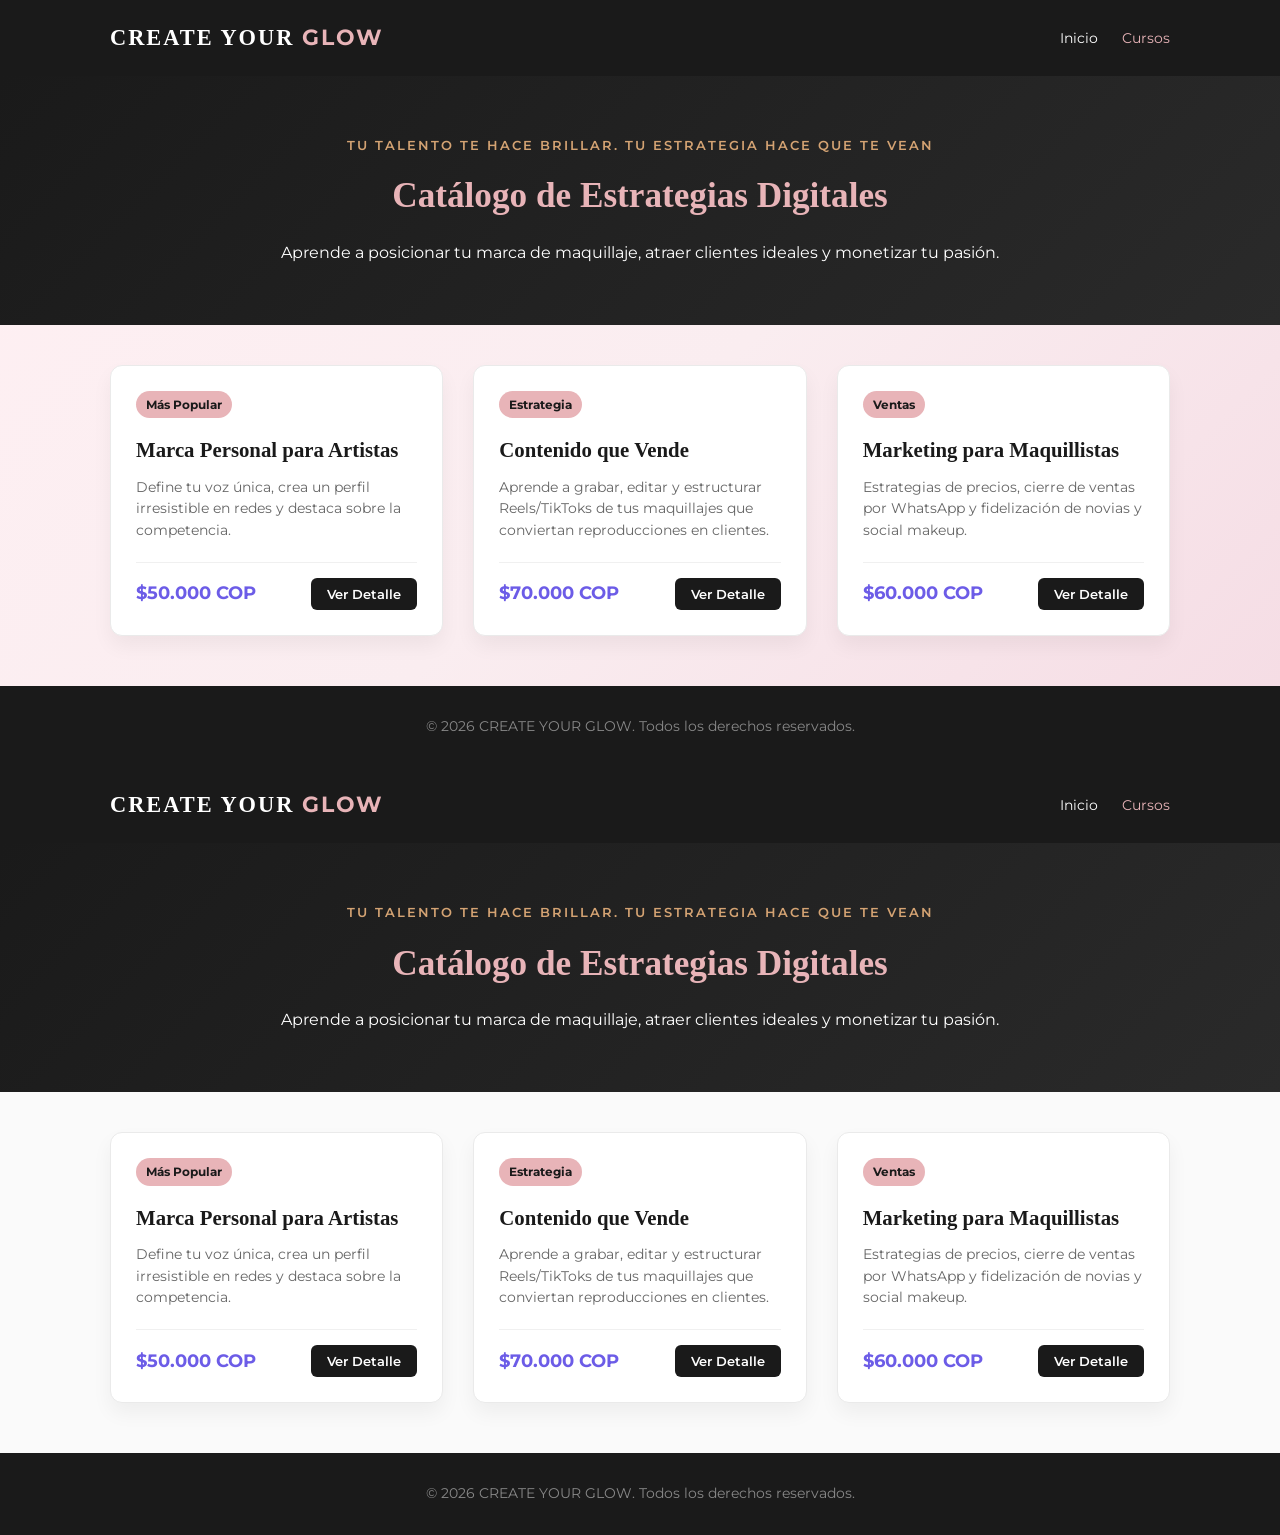
==== commit 920dbb28: "Refactor comments in index.html for clarity" ====
--- a/index.html
+++ b/index.html
@@ -4,20 +4,19 @@
     <meta charset="UTF-8">
     <meta name="viewport" content="width=device-width, initial-scale=1.0">
     <title>Catálogo de Cursos | CREATE YOUR GLOW</title>
-    <!-- Fuente Montserrat para legibilidad y elegancia -->
+    <!-- Fuente Montserrat -->
     <link href="https://fonts.googleapis.com/css2?family=Montserrat:wght@300;400;600;700&display=swap" rel="stylesheet">
     <link rel="stylesheet" href="css/estilos.css">
 </head>
 <body>
 
-    <!-- Encabezado y Navegación (Conectado con index.html) -->
+    <!-- Encabezado y Navegación -->
     <header class="site-header">
         <div class="header-container">
             <a href="index.html" class="logo">CREATE YOUR <span>GLOW</span></a>
             <nav class="nav-menu" id="navMenu">
                 <a href="index.html">Inicio</a>
                 <a href="cursos.html" class="active">Cursos</a>
-                <a href="index.html#contacto">Contacto</a>
             </nav>
         </div>
     </header>
@@ -107,20 +106,19 @@
     <meta charset="UTF-8">
     <meta name="viewport" content="width=device-width, initial-scale=1.0">
     <title>Catálogo de Cursos | CREATE YOUR GLOW</title>
-    <!-- Fuente Montserrat para legibilidad y elegancia -->
+    <!-- Fuente Montserrat -->
     <link href="https://fonts.googleapis.com/css2?family=Montserrat:wght@300;400;600;700&display=swap" rel="stylesheet">
     <link rel="stylesheet" href="css/estilos.css">
 </head>
 <body>
 
-    <!-- Encabezado y Navegación (Conectado con index.html) -->
+    <!-- Encabezado y Navegación -->
     <header class="site-header">
         <div class="header-container">
             <a href="index.html" class="logo">CREATE YOUR <span>GLOW</span></a>
             <nav class="nav-menu" id="navMenu">
                 <a href="index.html">Inicio</a>
                 <a href="cursos.html" class="active">Cursos</a>
-                <a href="index.html#contacto">Contacto</a>
             </nav>
         </div>
     </header>
@@ -204,4 +202,4 @@
     <!-- Script de interacción del catálogo -->
     <script src="js/cursos.js"></script>
 </body>
-</html>v
+</html>
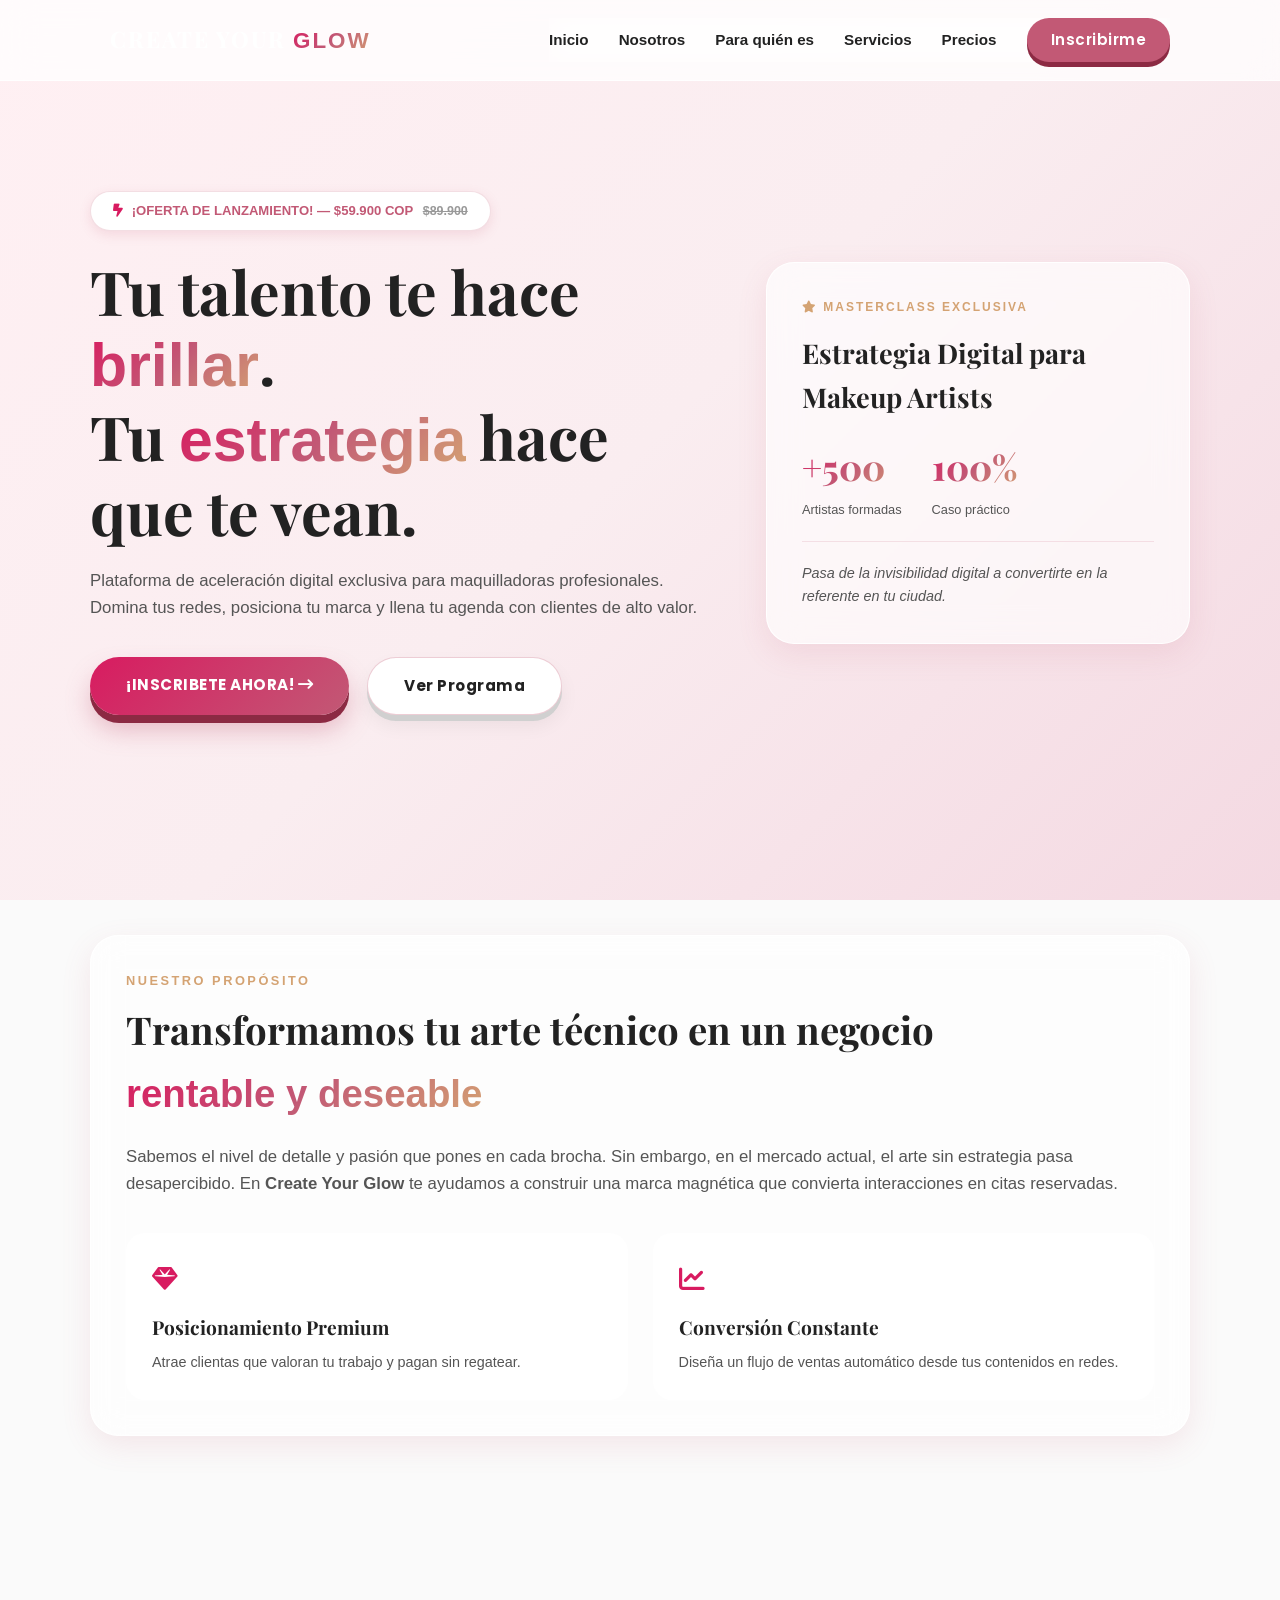
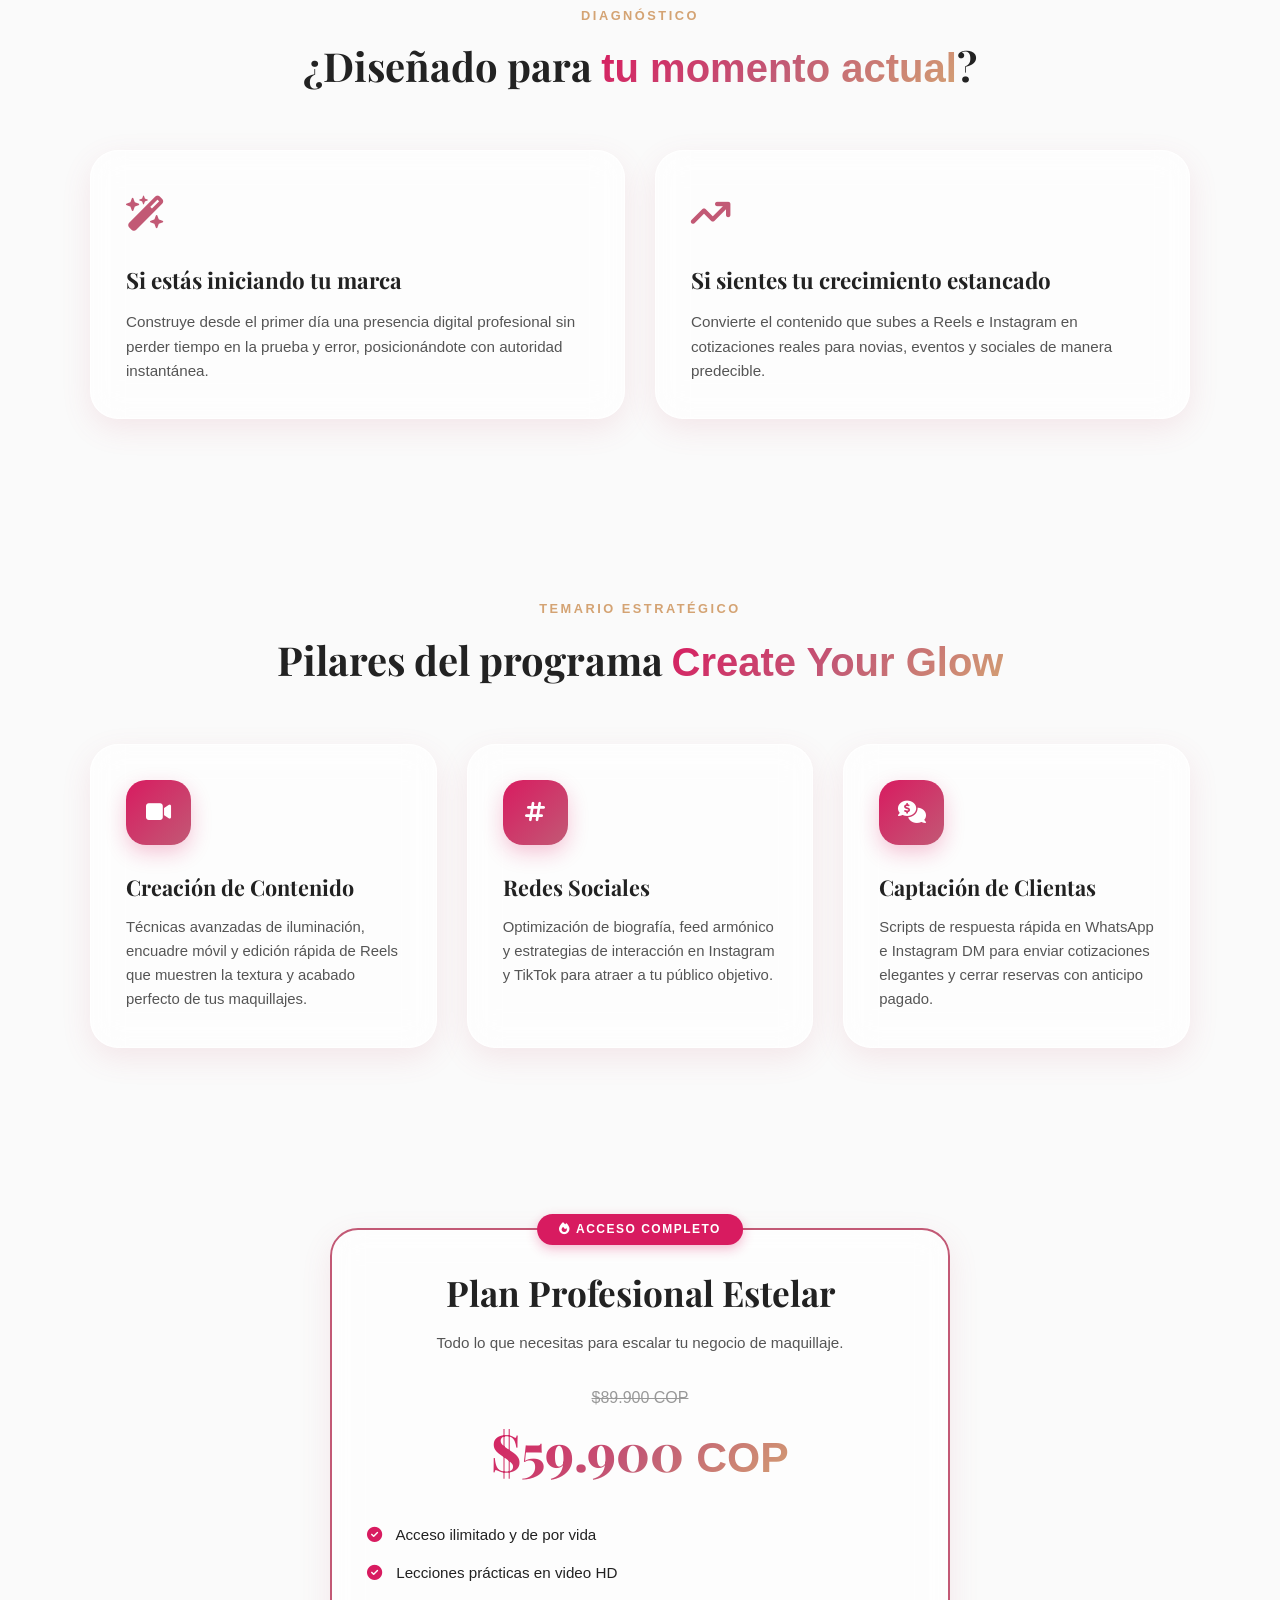
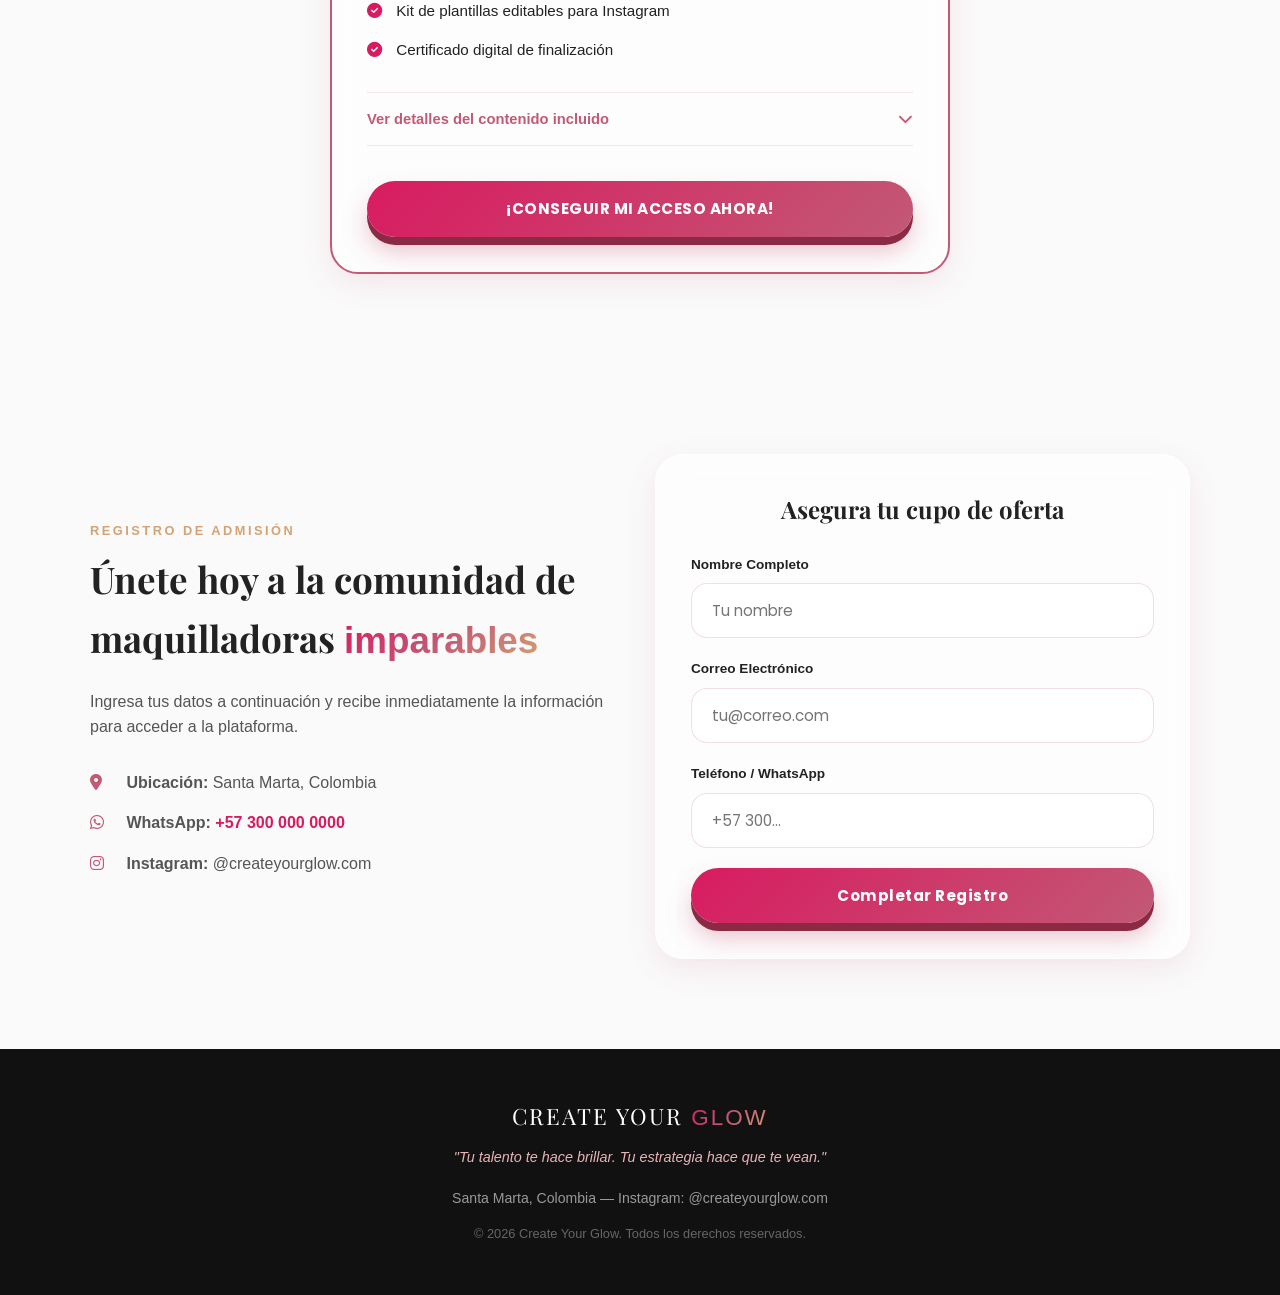
==== commit cc3842bb: "Revamp index.html with new layout and content Updated title and header structure, added new sections" ====
--- a/index.html
+++ b/index.html
@@ -3,203 +3,272 @@
 <head>
     <meta charset="UTF-8">
     <meta name="viewport" content="width=device-width, initial-scale=1.0">
-    <title>Catálogo de Cursos | CREATE YOUR GLOW</title>
-    <!-- Fuente Montserrat -->
-    <link href="https://fonts.googleapis.com/css2?family=Montserrat:wght@300;400;600;700&display=swap" rel="stylesheet">
+    <title>Create Your Glow | Estrategia Digital para Artistas del Maquillaje</title>
+    
+    <!-- Google Fonts: Playfair Display & Poppins -->
+    <link rel="preconnect" href="https://fonts.googleapis.com">
+    <link rel="preconnect" href="https://fonts.gstatic.com" crossorigin>
+    <link href="https://fonts.googleapis.com/css2?family=Playfair+Display:ital,wght@0,600;0,700;0,800;1,600;1,700&family=Poppins:wght@300;400;500;600;700;800&display=swap" rel="stylesheet">
+    
+    <!-- FontAwesome Vector Icons (Cero Emojis) -->
+    <link rel="stylesheet" href="https://cdnjs.cloudflare.com/ajax/libs/font-awesome/6.4.0/css/all.min.css">
+    
+    <!-- Hoja de Estilos -->
     <link rel="stylesheet" href="css/estilos.css">
 </head>
 <body>
 
-    <!-- Encabezado y Navegación -->
-    <header class="site-header">
-        <div class="header-container">
-            <a href="index.html" class="logo">CREATE YOUR <span>GLOW</span></a>
-            <nav class="nav-menu" id="navMenu">
-                <a href="index.html">Inicio</a>
-                <a href="cursos.html" class="active">Cursos</a>
+    <!-- HEADER GLASSMORPHISM -->
+    <header class="header" id="inicio">
+        <div class="container header-container">
+            <a href="#inicio" class="logo">CREATE YOUR <span class="text-gradient">GLOW</span></a>
+            <button class="menu-toggle" id="menuToggle" aria-label="Abrir menú">
+                <span></span>
+                <span></span>
+                <span></span>
+            </button>
+            <nav class="nav" id="navMenu">
+                <a href="#inicio">Inicio</a>
+                <a href="#nosotros">Nosotros</a>
+                <a href="#para-quien">Para quién es</a>
+                <a href="#servicios">Servicios</a>
+                <a href="#precios">Precios</a>
+                <a href="#contacto" class="btn-3d btn-3d-nav">Inscribirme</a>
             </nav>
         </div>
     </header>
 
-    <!-- Banner del Catálogo -->
-    <section class="catalog-hero">
-        <span class="subtitle-tag">TU TALENTO TE HACE BRILLAR. TU ESTRATEGIA HACE QUE TE VEAN</span>
-        <h1>Catálogo de Estrategias Digitales</h1>
-        <p>Aprende a posicionar tu marca de maquillaje, atraer clientes ideales y monetizar tu pasión.</p>
-    </section>
-
-    <!-- Cuadrícula de Cursos -->
-    <main class="catalog-container">
-        <div class="courses-grid">
+    <!-- HERO SECTION -->
+    <section class="hero">
+        <div class="container hero-grid">
+            <div class="hero-content">
+                <div class="badge-3d">
+                    <i class="fa-solid fa-bolt-lightning"></i> ¡OFERTA DE LANZAMIENTO! — $59.900 COP <span class="old-price-strike">$89.900</span>
+                </div>
+                <h1>Tu talento te hace <span class="text-gradient">brillar</span>.<br>Tu <span class="text-gradient">estrategia</span> hace que te vean.</h1>
+                <p>Plataforma de aceleración digital exclusiva para maquilladoras profesionales. Domina tus redes, posiciona tu marca y llena tu agenda con clientes de alto valor.</p>
+                <div class="hero-actions">
+                    <a href="#contacto" class="btn-3d btn-3d-primary">¡INSCRIBETE AHORA! <i class="fa-solid fa-arrow-right-long"></i></a>
+                    <a href="#precios" class="btn-3d btn-3d-secondary">Ver Programa</a>
+                </div>
+            </div>
             
-            <!-- Curso 1 -->
-            <article class="course-card">
-                <div class="card-badge">Más Popular</div>
-                <h3>Marca Personal para Artistas</h3>
-                <p class="short-desc">Define tu voz única, crea un perfil irresistible en redes y destaca sobre la competencia.</p>
-                <div class="card-footer">
-                    <span class="price">$50.000 COP</span>
-                    <button class="btn-primary btn-open-modal" data-course="1">Ver Detalle</button>
-                </div>
-            </article>
-
-            <!-- Curso 2 -->
-            <article class="course-card">
-                <div class="card-badge">Estrategia</div>
-                <h3>Contenido que Vende</h3>
-                <p class="short-desc">Aprende a grabar, editar y estructurar Reels/TikToks de tus maquillajes que conviertan reproducciones en clientes.</p>
-                <div class="card-footer">
-                    <span class="price">$70.000 COP</span>
-                    <button class="btn-primary btn-open-modal" data-course="2">Ver Detalle</button>
-                </div>
-            </article>
-
-            <!-- Curso 3 -->
-            <article class="course-card">
-                <div class="card-badge">Ventas</div>
-                <h3>Marketing para Maquillistas</h3>
-                <p class="short-desc">Estrategias de precios, cierre de ventas por WhatsApp y fidelización de novias y social makeup.</p>
-                <div class="card-footer">
-                    <span class="price">$60.000 COP</span>
-                    <button class="btn-primary btn-open-modal" data-course="3">Ver Detalle</button>
-                </div>
-            </article>
-
-        </div>
-    </main>
-
-    <!-- Ventana Modal Interactiva (Descripción Detallada) -->
-    <div class="modal-overlay" id="courseModal">
-        <div class="modal-content">
-            <button class="modal-close" id="closeModal">&times;</button>
-            <span class="modal-tag" id="modalTag">CARRERA DE MAQUILLAJE</span>
-            <h2 id="modalTitle">Título del Curso</h2>
-            <p class="modal-price" id="modalPrice">$0 COP</p>
-            
-            <div class="modal-body">
-                <h3>¿Qué aprenderás en este curso?</h3>
-                <p id="modalDescription">Descripción detallada...</p>
+            <div class="hero-graphic-card">
+                <div class="glass-card-3d hover-lift">
+                    <div class="card-top-tag"><i class="fa-solid fa-star"></i> MASTERCLASS EXCLUSIVA</div>
+                    <h3>Estrategia Digital para Makeup Artists</h3>
+                    <div class="graphic-stats">
+                        <div class="stat-item">
+                            <span class="stat-num text-gradient">+500</span>
+                            <span class="stat-txt">Artistas formadas</span>
+                        </div>
+                        <div class="stat-item">
+                            <span class="stat-num text-gradient">100%</span>
+                            <span class="stat-txt">Caso práctico</span>
+                        </div>
+                    </div>
+                    <div class="graphic-divider"></div>
+                    <p class="card-mini-quote">Pasa de la invisibilidad digital a convertirte en la referente en tu ciudad.</p>
+                </div>
+            </div>
+        </div>
+    </section>
+
+    <!-- SOBRE NOSOTROS -->
+    <section id="nosotros" class="about">
+        <div class="container">
+            <div class="glass-card-3d about-card hover-lift">
+                <span class="section-tag">NUESTRO PROPÓSITO</span>
+                <h2>Transformamos tu arte técnico en un negocio <span class="text-gradient">rentable y deseable</span></h2>
+                <p>Sabemos el nivel de detalle y pasión que pones en cada brocha. Sin embargo, en el mercado actual, el arte sin estrategia pasa desapercibido. En <strong>Create Your Glow</strong> te ayudamos a construir una marca magnética que convierta interacciones en citas reservadas.</p>
                 
-                <h4>Incluye:</h4>
-                <ul id="modalIncludes">
-                    <!-- Se llena con JavaScript -->
-                </ul>
-            </div>
-
-            <div class="modal-actions">
-                <a href="#" id="modalBuyBtn" class="btn-glow">Inscribirme Ahora</a>
-            </div>
-        </div>
-    </div>
-
-    <!-- Pie de página -->
-    <footer class="site-footer">
-        <p>&copy; 2026 CREATE YOUR GLOW. Todos los derechos reservados.</p>
+                <div class="about-grid-features">
+                    <div class="feature-box">
+                        <div class="feature-icon"><i class="fa-solid fa-gem"></i></div>
+                        <h4>Posicionamiento Premium</h4>
+                        <p>Atrae clientas que valoran tu trabajo y pagan sin regatear.</p>
+                    </div>
+                    <div class="feature-box">
+                        <div class="feature-icon"><i class="fa-solid fa-chart-line"></i></div>
+                        <h4>Conversión Constante</h4>
+                        <p>Diseña un flujo de ventas automático desde tus contenidos en redes.</p>
+                    </div>
+                </div>
+            </div>
+        </div>
+    </section>
+
+    <!-- ¿PARA QUIÉN ES? -->
+    <section id="para-quien" class="for-who">
+        <div class="container">
+            <div class="section-title">
+                <span class="section-tag">DIAGNÓSTICO</span>
+                <h2>¿Diseñado para <span class="text-gradient">tu momento actual</span>?</h2>
+            </div>
+            <div class="grid-2">
+                <div class="glass-card-3d hover-lift">
+                    <div class="card-icon-3d"><i class="fa-solid fa-wand-magic-sparkles"></i></div>
+                    <h3>Si estás iniciando tu marca</h3>
+                    <p>Construye desde el primer día una presencia digital profesional sin perder tiempo en la prueba y error, posicionándote con autoridad instantánea.</p>
+                </div>
+                <div class="glass-card-3d hover-lift">
+                    <div class="card-icon-3d"><i class="fa-solid fa-arrow-trend-up"></i></div>
+                    <h3>Si sientes tu crecimiento estancado</h3>
+                    <p>Convierte el contenido que subes a Reels e Instagram en cotizaciones reales para novias, eventos y sociales de manera predecible.</p>
+                </div>
+            </div>
+        </div>
+    </section>
+
+    <!-- SERVICIOS / PILARES -->
+    <section id="servicios" class="services">
+        <div class="container">
+            <div class="section-title">
+                <span class="section-tag">TEMARIO ESTRATÉGICO</span>
+                <h2>Pilares del programa <span class="text-gradient">Create Your Glow</span></h2>
+            </div>
+            <div class="grid-3">
+                <div class="glass-card-3d service-card hover-lift">
+                    <div class="service-icon-wrapper">
+                        <i class="fa-solid fa-video"></i>
+                    </div>
+                    <h3>Creación de Contenido</h3>
+                    <p>Técnicas avanzadas de iluminación, encuadre móvil y edición rápida de Reels que muestren la textura y acabado perfecto de tus maquillajes.</p>
+                </div>
+
+                <div class="glass-card-3d service-card hover-lift">
+                    <div class="service-icon-wrapper">
+                        <i class="fa-solid fa-hashtag"></i>
+                    </div>
+                    <h3>Redes Sociales</h3>
+                    <p>Optimización de biografía, feed armónico y estrategias de interacción en Instagram y TikTok para atraer a tu público objetivo.</p>
+                </div>
+
+                <div class="glass-card-3d service-card hover-lift">
+                    <div class="service-icon-wrapper">
+                        <i class="fa-solid fa-comments-dollar"></i>
+                    </div>
+                    <h3>Captación de Clientas</h3>
+                    <p>Scripts de respuesta rápida en WhatsApp e Instagram DM para enviar cotizaciones elegantes y cerrar reservas con anticipo pagado.</p>
+                </div>
+            </div>
+        </div>
+    </section>
+
+    <!-- PRECIOS Y PLAN PROFESIONAL -->
+    <section id="precios" class="pricing">
+        <div class="container">
+            <div class="pricing-wrapper">
+                <div class="glass-card-3d pricing-card hover-lift">
+                    <span class="pop-badge-3d"><i class="fa-solid fa-fire"></i> ACCESO COMPLETO</span>
+                    <h2>Plan Profesional Estelar</h2>
+                    <p class="pricing-intro">Todo lo que necesitas para escalar tu negocio de maquillaje.</p>
+                    
+                    <div class="price-display">
+                        <span class="old-p">$89.900 COP</span>
+                        <span class="new-p text-gradient">$59.900 <small>COP</small></span>
+                    </div>
+
+                    <ul class="pricing-benefits">
+                        <li><i class="fa-solid fa-circle-check"></i> Acceso ilimitado y de por vida</li>
+                        <li><i class="fa-solid fa-circle-check"></i> Lecciones prácticas en video HD</li>
+                        <li><i class="fa-solid fa-circle-check"></i> Kit de plantillas editables para Instagram</li>
+                        <li><i class="fa-solid fa-circle-check"></i> Certificado digital de finalización</li>
+                    </ul>
+
+                    <!-- Acordeón interactivo -->
+                    <div class="accordion-wrapper">
+                        <button class="accordion-trigger" id="accBtn" aria-expanded="false">
+                            <span>Ver detalles del contenido incluido</span>
+                            <i class="fa-solid fa-chevron-down" id="accIcon"></i>
+                        </button>
+                        <div class="accordion-content" id="accContent">
+                            <div class="acc-inner">
+                                <p><strong>Módulo 1:</strong> Identidad de Marca y Posicionamiento de Lujo.</p>
+                                <p><strong>Módulo 2:</strong> Grabación y Edición de Maquillaje en Celular.</p>
+                                <p><strong>Módulo 3:</strong> Guiones de Respuesta y Venta de Servicios.</p>
+                                <p><strong>Bono Especial:</strong> Plantillas de cotización directa para novias.</p>
+                            </div>
+                        </div>
+                    </div>
+
+                    <a href="#contacto" class="btn-3d btn-3d-primary btn-full">¡CONSEGUIR MI ACCESO AHORA!</a>
+                </div>
+            </div>
+        </div>
+    </section>
+
+    <!-- FORMULARIO CONTACTO Y CRM -->
+    <section id="contacto" class="contact">
+        <div class="container grid-2 align-center">
+            <div class="contact-info">
+                <span class="section-tag">REGISTRO DE ADMISIÓN</span>
+                <h2>Únete hoy a la comunidad de maquilladoras <span class="text-gradient">imparables</span></h2>
+                <p>Ingresa tus datos a continuación y recibe inmediatamente la información para acceder a la plataforma.</p>
+                
+                <div class="info-list">
+                    <p><i class="fa-solid fa-location-dot"></i> <strong>Ubicación:</strong> Santa Marta, Colombia</p>
+                    <p><i class="fa-brands fa-whatsapp"></i> <strong>WhatsApp:</strong> <a href="https://wa.me/573000000000" target="_blank">+57 300 000 0000</a></p>
+                    <p><i class="fa-brands fa-instagram"></i> <strong>Instagram:</strong> @createyourglow.com</p>
+                </div>
+            </div>
+
+            <div class="glass-card-3d form-card hover-lift">
+                <form id="crmForm">
+                    <h3>Asegura tu cupo de oferta</h3>
+                    <div class="input-group">
+                        <label for="nombre">Nombre Completo</label>
+                        <input type="text" id="nombre" name="nombre" placeholder="Tu nombre" required>
+                    </div>
+                    <div class="input-group">
+                        <label for="email">Correo Electrónico</label>
+                        <input type="email" id="email" name="email" placeholder="tu@correo.com" required>
+                    </div>
+                    <div class="input-group">
+                        <label for="telefono">Teléfono / WhatsApp</label>
+                        <input type="tel" id="telefono" name="telefono" placeholder="+57 300..." required>
+                    </div>
+                    <button type="submit" class="btn-3d btn-3d-primary btn-full">Completar Registro</button>
+                </form>
+            </div>
+        </div>
+    </section>
+
+    <!-- FOOTER -->
+    <footer class="footer">
+        <div class="container footer-content">
+            <div class="footer-logo">CREATE YOUR <span class="text-gradient">GLOW</span></div>
+            <p class="footer-quote">"Tu talento te hace brillar. Tu estrategia hace que te vean."</p>
+            <p class="footer-location">Santa Marta, Colombia — Instagram: @createyourglow.com</p>
+            <p class="copyright">&copy; 2026 Create Your Glow. Todos los derechos reservados.</p>
+        </div>
     </footer>
 
-    <!-- Script de interacción del catálogo -->
-    <script src="js/cursos.js"></script>
-</body>
-</html><!DOCTYPE html>
-<html lang="es">
-<head>
-    <meta charset="UTF-8">
-    <meta name="viewport" content="width=device-width, initial-scale=1.0">
-    <title>Catálogo de Cursos | CREATE YOUR GLOW</title>
-    <!-- Fuente Montserrat -->
-    <link href="https://fonts.googleapis.com/css2?family=Montserrat:wght@300;400;600;700&display=swap" rel="stylesheet">
-    <link rel="stylesheet" href="css/estilos.css">
-</head>
-<body>
-
-    <!-- Encabezado y Navegación -->
-    <header class="site-header">
-        <div class="header-container">
-            <a href="index.html" class="logo">CREATE YOUR <span>GLOW</span></a>
-            <nav class="nav-menu" id="navMenu">
-                <a href="index.html">Inicio</a>
-                <a href="cursos.html" class="active">Cursos</a>
-            </nav>
-        </div>
-    </header>
-
-    <!-- Banner del Catálogo -->
-    <section class="catalog-hero">
-        <span class="subtitle-tag">TU TALENTO TE HACE BRILLAR. TU ESTRATEGIA HACE QUE TE VEAN</span>
-        <h1>Catálogo de Estrategias Digitales</h1>
-        <p>Aprende a posicionar tu marca de maquillaje, atraer clientes ideales y monetizar tu pasión.</p>
-    </section>
-
-    <!-- Cuadrícula de Cursos -->
-    <main class="catalog-container">
-        <div class="courses-grid">
-            
-            <!-- Curso 1 -->
-            <article class="course-card">
-                <div class="card-badge">Más Popular</div>
-                <h3>Marca Personal para Artistas</h3>
-                <p class="short-desc">Define tu voz única, crea un perfil irresistible en redes y destaca sobre la competencia.</p>
-                <div class="card-footer">
-                    <span class="price">$50.000 COP</span>
-                    <button class="btn-primary btn-open-modal" data-course="1">Ver Detalle</button>
-                </div>
-            </article>
-
-            <!-- Curso 2 -->
-            <article class="course-card">
-                <div class="card-badge">Estrategia</div>
-                <h3>Contenido que Vende</h3>
-                <p class="short-desc">Aprende a grabar, editar y estructurar Reels/TikToks de tus maquillajes que conviertan reproducciones en clientes.</p>
-                <div class="card-footer">
-                    <span class="price">$70.000 COP</span>
-                    <button class="btn-primary btn-open-modal" data-course="2">Ver Detalle</button>
-                </div>
-            </article>
-
-            <!-- Curso 3 -->
-            <article class="course-card">
-                <div class="card-badge">Ventas</div>
-                <h3>Marketing para Maquillistas</h3>
-                <p class="short-desc">Estrategias de precios, cierre de ventas por WhatsApp y fidelización de novias y social makeup.</p>
-                <div class="card-footer">
-                    <span class="price">$60.000 COP</span>
-                    <button class="btn-primary btn-open-modal" data-course="3">Ver Detalle</button>
-                </div>
-            </article>
-
-        </div>
-    </main>
-
-    <!-- Ventana Modal Interactiva (Descripción Detallada) -->
-    <div class="modal-overlay" id="courseModal">
-        <div class="modal-content">
-            <button class="modal-close" id="closeModal">&times;</button>
-            <span class="modal-tag" id="modalTag">CARRERA DE MAQUILLAJE</span>
-            <h2 id="modalTitle">Título del Curso</h2>
-            <p class="modal-price" id="modalPrice">$0 COP</p>
-            
-            <div class="modal-body">
-                <h3>¿Qué aprenderás en este curso?</h3>
-                <p id="modalDescription">Descripción detallada...</p>
-                
-                <h4>Incluye:</h4>
-                <ul id="modalIncludes">
-                    <!-- Se llena con JavaScript -->
-                </ul>
-            </div>
-
-            <div class="modal-actions">
-                <a href="#" id="modalBuyBtn" class="btn-glow">Inscribirme Ahora</a>
-            </div>
-        </div>
-    </div>
-
-    <!-- Pie de página -->
-    <footer class="site-footer">
-        <p>&copy; 2026 CREATE YOUR GLOW. Todos los derechos reservados.</p>
-    </footer>
-
-    <!-- Script de interacción del catálogo -->
-    <script src="js/cursos.js"></script>
+    <!-- INTERACTIVIDAD JS -->
+    <script>
+        // Menú hamburguesa
+        const menuToggle = document.getElementById('menuToggle');
+        const navMenu = document.getElementById('navMenu');
+
+        menuToggle.addEventListener('click', () => {
+            navMenu.classList.toggle('active');
+        });
+
+        document.querySelectorAll('.nav a').forEach(link => {
+            link.addEventListener('click', () => {
+                navMenu.classList.remove('active');
+            });
+        });
+
+        // Acordeón desplegable
+        const accBtn = document.getElementById('accBtn');
+        const accContent = document.getElementById('accContent');
+        const accIcon = document.getElementById('accIcon');
+
+        accBtn.addEventListener('click', () => {
+            accContent.classList.toggle('open');
+            accIcon.classList.toggle('rotate');
+        });
+    </script>
 </body>
 </html>
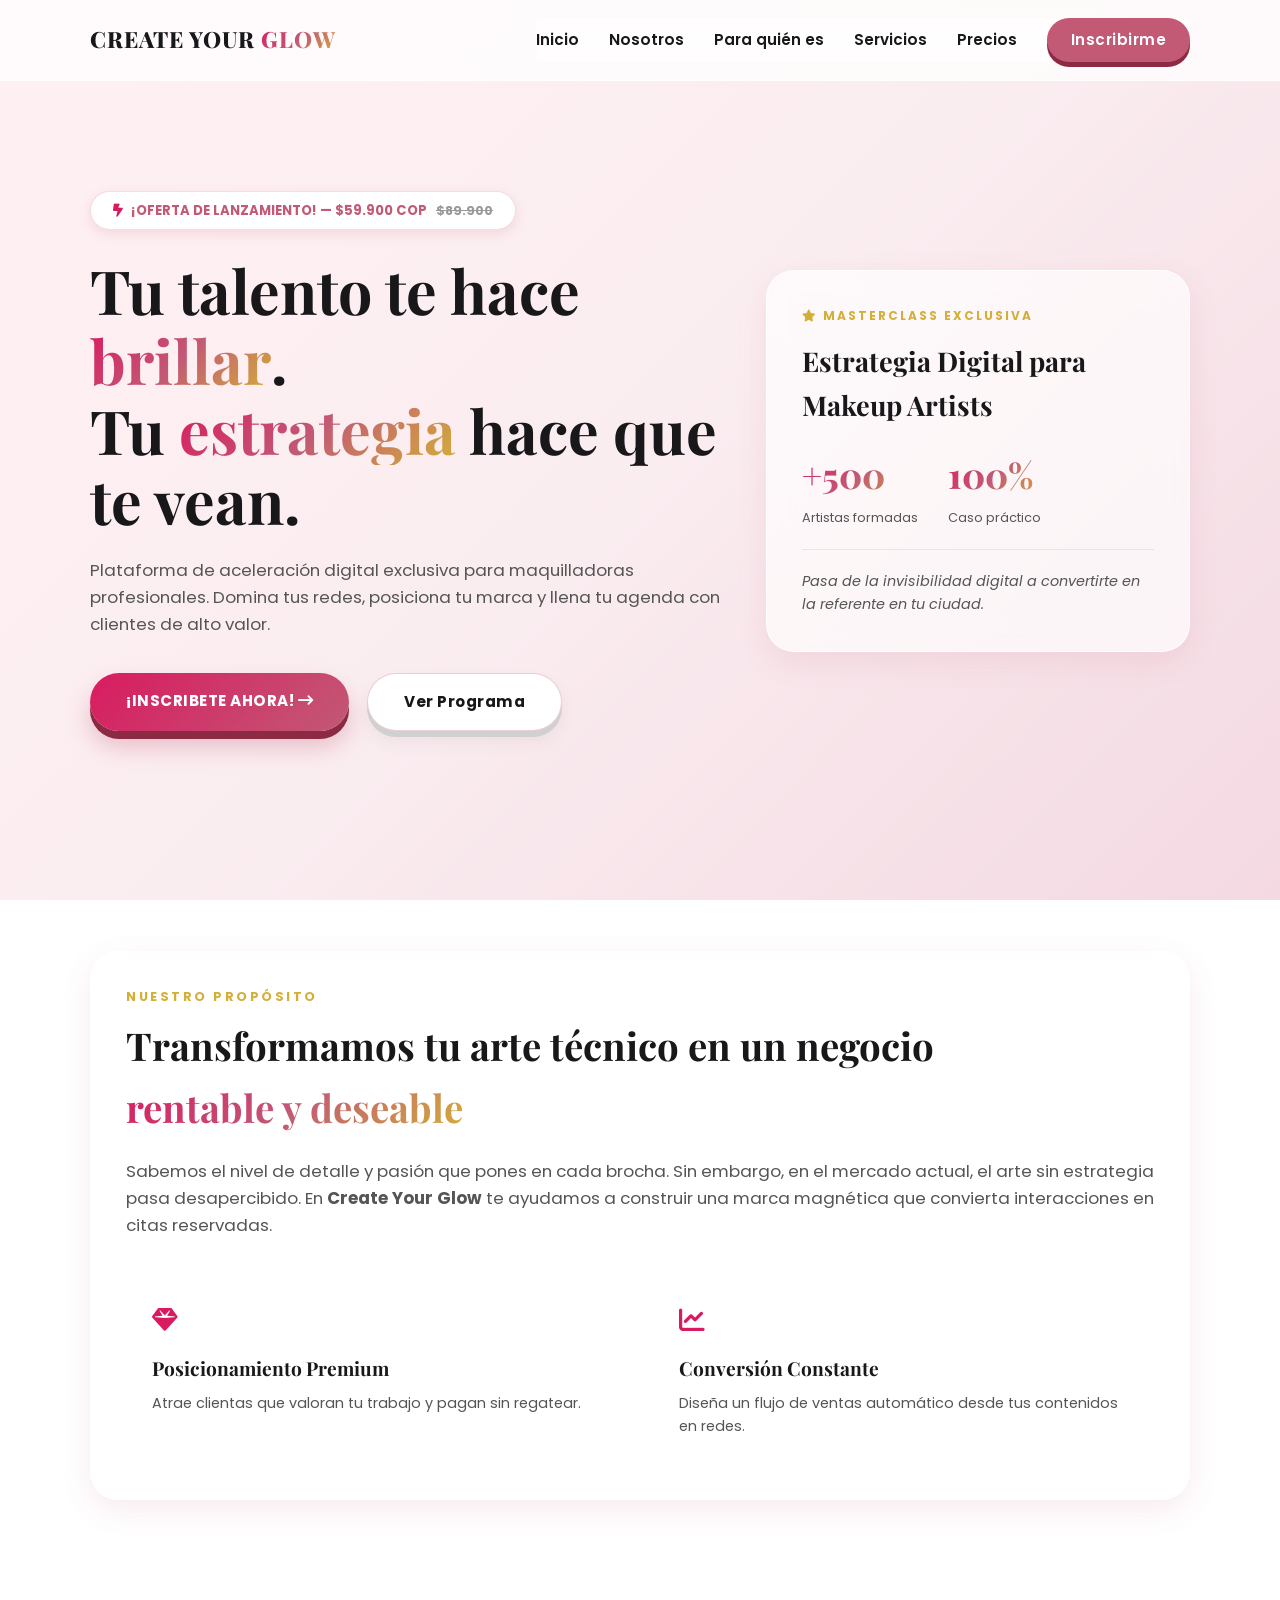
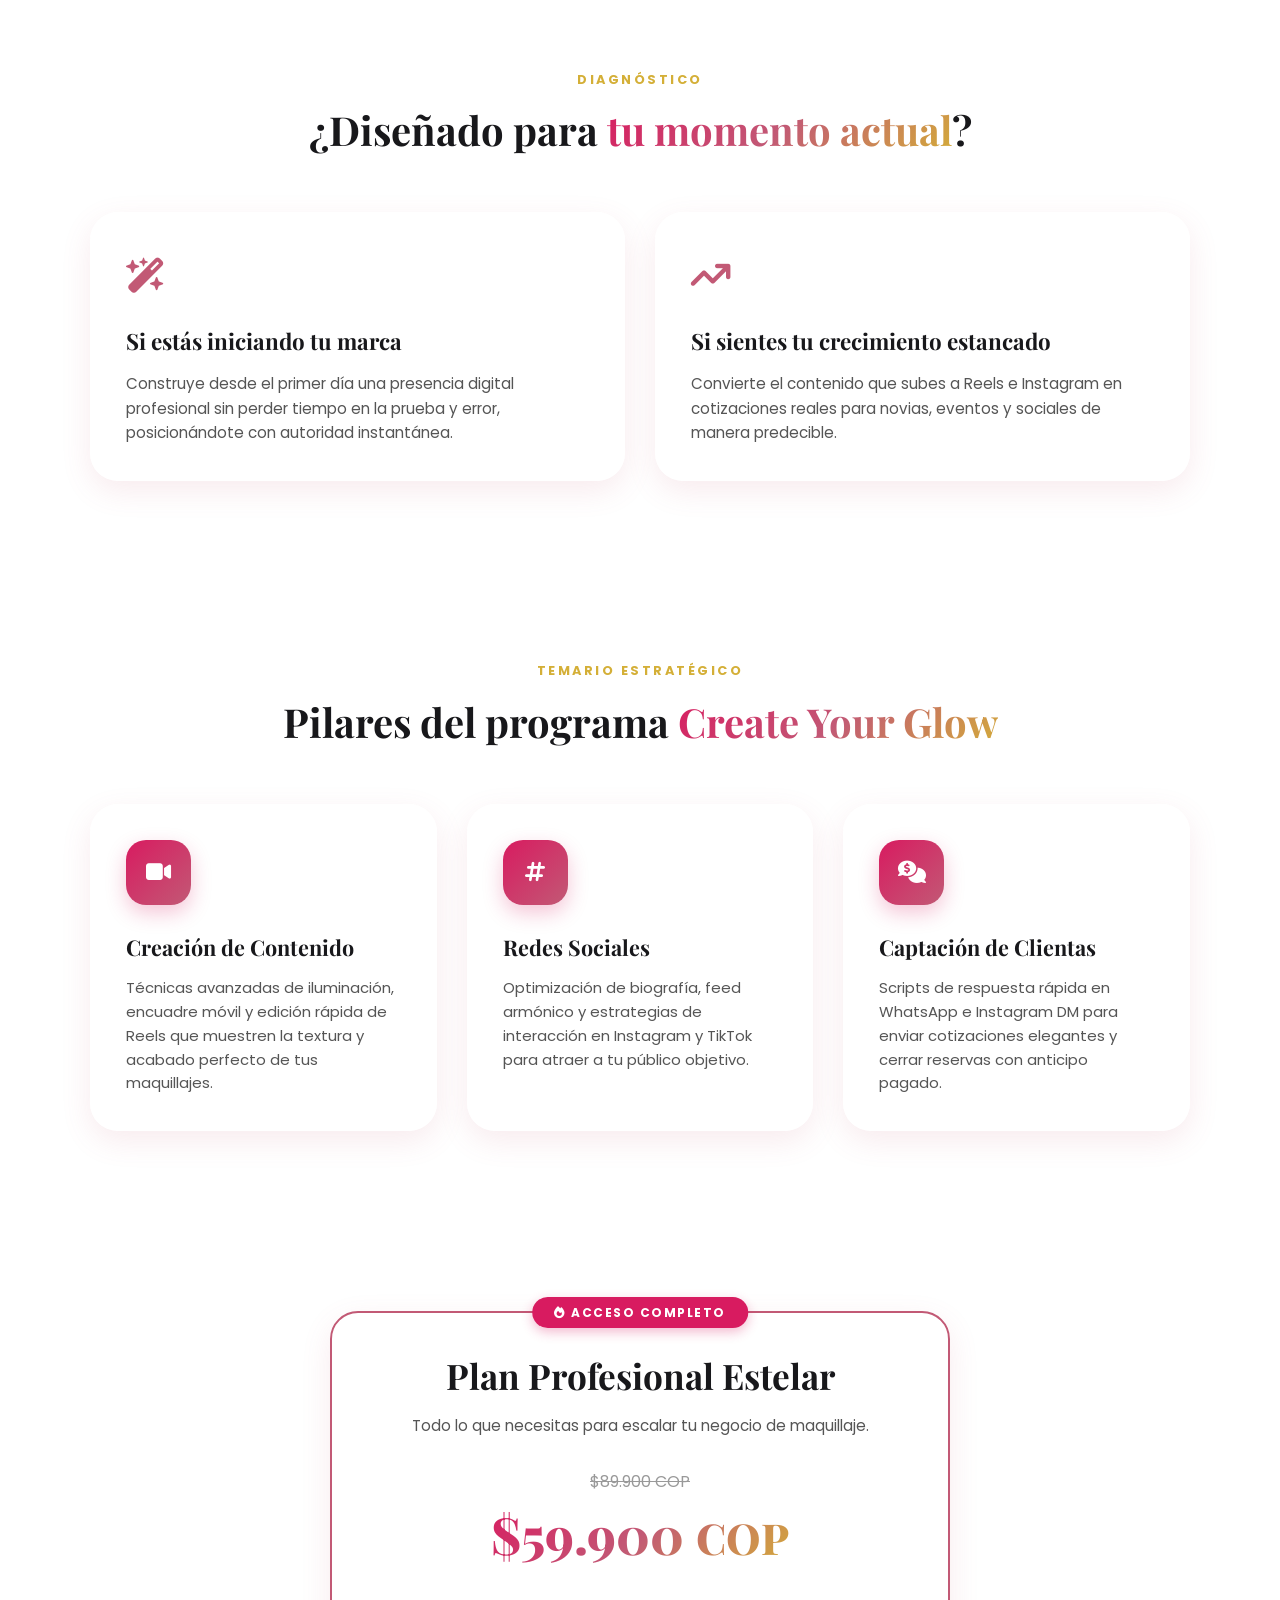
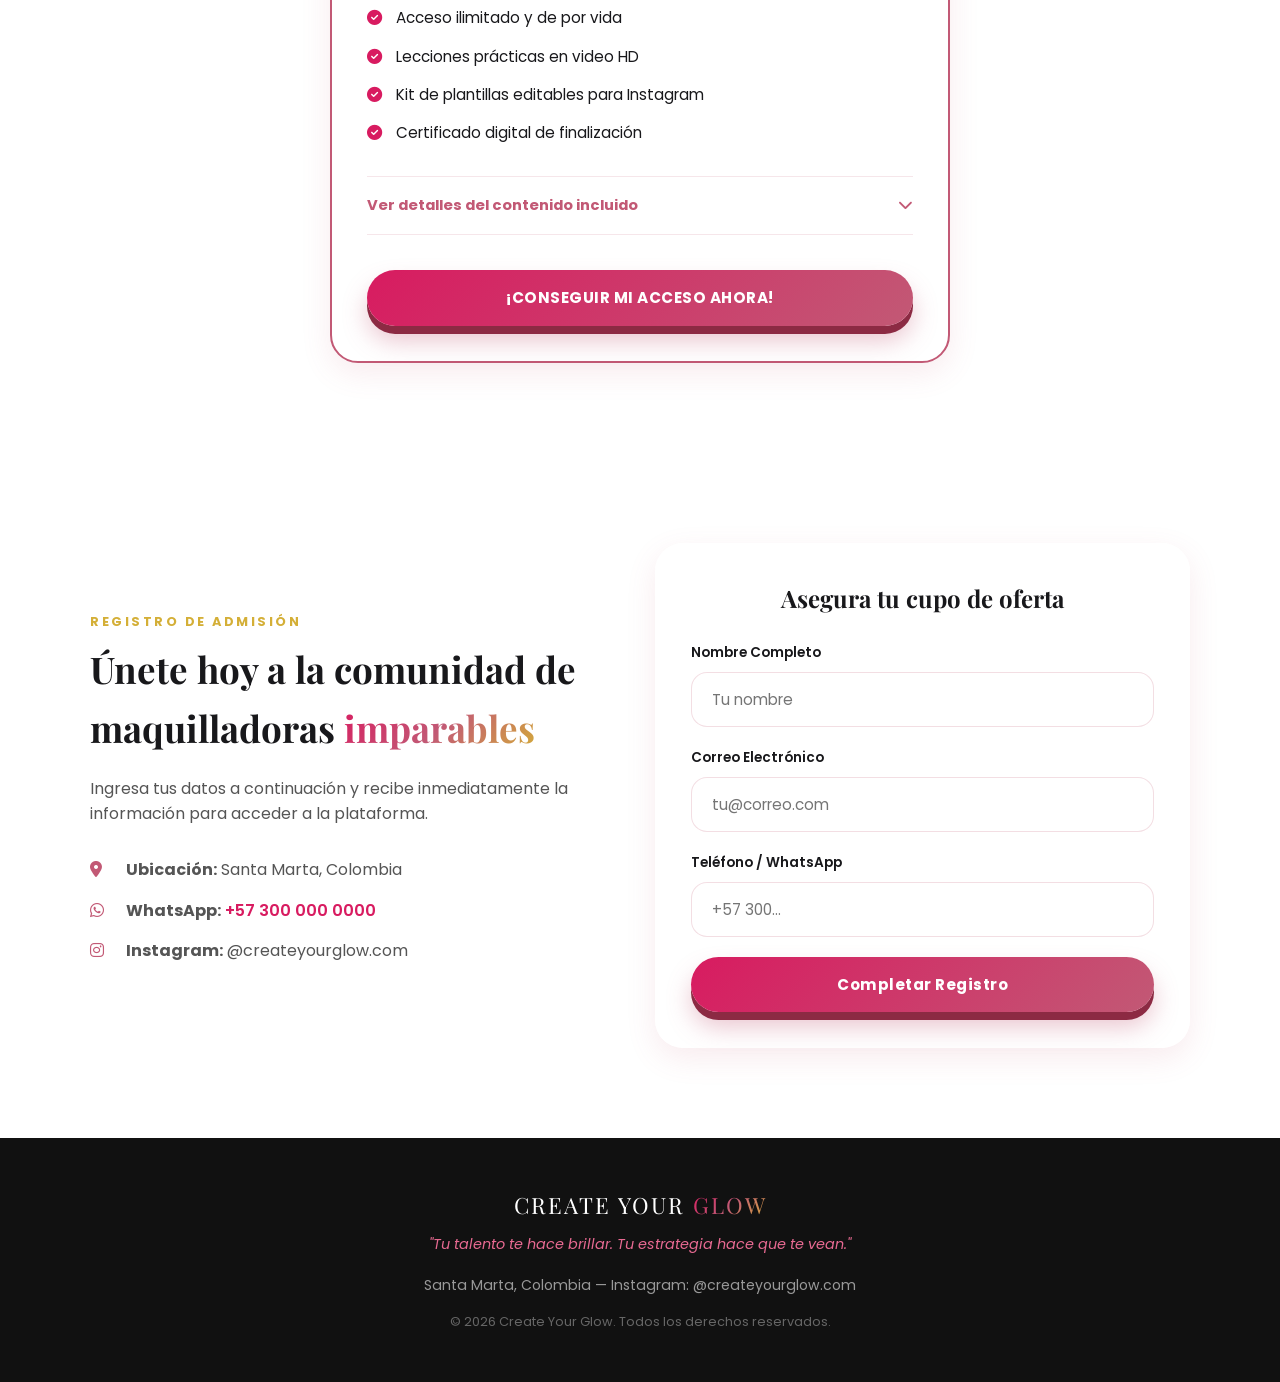
==== commit b911b4e5: "Change contact link to point to login.html" ====
--- a/index.html
+++ b/index.html
@@ -33,7 +33,7 @@
                 <a href="#para-quien">Para quién es</a>
                 <a href="#servicios">Servicios</a>
                 <a href="#precios">Precios</a>
-                <a href="#contacto" class="btn-3d btn-3d-nav">Inscribirme</a>
+             <a href="login.html" class="btn-3d btn-3d-nav">Inscribirme</a>
             </nav>
         </div>
     </header>
--- a/css/estilos.css
+++ b/css/estilos.css
@@ -742,278 +742,3 @@
     font-size: 0.8rem;
     color: #666666;
 }
-/* Variables de Marca CREATE YOUR GLOW */
-:root {
-    --bg-dark: #1A1A1A;
-    --rose-glow: #E8B4B8;
-    --gold-accent: #D4A373;
-    --purple-glow: #6C5CE7;
-    --bg-light: #FAFAFA;
-    --text-dark: #222222;
-    --font-primary: 'Montserrat', sans-serif;
-}
-
-* {
-    margin: 0;
-    padding: 0;
-    box-sizing: border-box;
-    font-family: var(--font-primary);
-}
-
-body {
-    background-color: var(--bg-light);
-    color: var(--text-dark);
-}
-
-/* Header & Navegación */
-.site-header {
-    background: var(--bg-dark);
-    padding: 20px 0;
-    position: sticky;
-    top: 0;
-    z-index: 100;
-}
-
-.header-container {
-    max-width: 1100px;
-    margin: 0 auto;
-    display: flex;
-    justify-content: space-between;
-    align-items: center;
-    padding: 0 20px;
-}
-
-.logo {
-    color: #FFFFFF;
-    text-decoration: none;
-    font-weight: 700;
-    letter-spacing: 2px;
-}
-
-.logo span {
-    color: var(--rose-glow);
-}
-
-.nav-menu a {
-    color: #FFFFFF;
-    text-decoration: none;
-    margin-left: 20px;
-    font-size: 0.9rem;
-    transition: color 0.3s;
-}
-
-.nav-menu a.active, .nav-menu a:hover {
-    color: var(--rose-glow);
-}
-
-/* Catalog Hero Banner */
-.catalog-hero {
-    text-align: center;
-    padding: 60px 20px;
-    background: linear-gradient(135deg, var(--bg-dark) 0%, #2a2a2a 100%);
-    color: white;
-}
-
-.subtitle-tag {
-    color: var(--gold-accent);
-    font-size: 0.8rem;
-    letter-spacing: 2px;
-    font-weight: 600;
-    display: block;
-    margin-bottom: 12px;
-}
-
-.catalog-hero h1 {
-    font-size: 2.2rem;
-    margin-bottom: 15px;
-    color: var(--rose-glow);
-}
-
-/* Grid de Cursos */
-.catalog-container {
-    max-width: 1100px;
-    margin: 40px auto;
-    padding: 0 20px;
-}
-
-.courses-grid {
-    display: grid;
-    grid-template-columns: repeat(auto-fit, minmax(300px, 1fr));
-    gap: 30px;
-}
-
-.course-card {
-    background: white;
-    border-radius: 12px;
-    padding: 25px;
-    box-shadow: 0 10px 20px rgba(0,0,0,0.05);
-    border: 1px solid #EAEAEA;
-    display: flex;
-    flex-direction: column;
-    justify-content: space-between;
-    transition: transform 0.3s;
-}
-
-.course-card:hover {
-    transform: translateY(-5px);
-    border-color: var(--rose-glow);
-}
-
-.card-badge {
-    background: var(--rose-glow);
-    color: var(--bg-dark);
-    font-size: 0.75rem;
-    font-weight: 700;
-    padding: 4px 10px;
-    border-radius: 20px;
-    align-self: flex-start;
-    margin-bottom: 15px;
-}
-
-.course-card h3 {
-    font-size: 1.3rem;
-    margin-bottom: 10px;
-    color: var(--bg-dark);
-}
-
-.short-desc {
-    color: #666;
-    font-size: 0.9rem;
-    line-height: 1.5;
-    margin-bottom: 20px;
-}
-
-.card-footer {
-    display: flex;
-    justify-content: space-between;
-    align-items: center;
-    border-top: 1px solid #F0F0F0;
-    padding-top: 15px;
-}
-
-.price {
-    font-weight: 700;
-    font-size: 1.1rem;
-    color: var(--purple-glow);
-}
-
-.btn-primary {
-    background: var(--bg-dark);
-    color: white;
-    border: none;
-    padding: 8px 16px;
-    border-radius: 6px;
-    cursor: pointer;
-    font-weight: 600;
-    transition: background 0.3s;
-}
-
-.btn-primary:hover {
-    background: var(--purple-glow);
-}
-
-/* Modal Interactivo */
-.modal-overlay {
-    position: fixed;
-    top: 0;
-    left: 0;
-    width: 100%;
-    height: 100%;
-    background: rgba(0,0,0,0.7);
-    display: flex;
-    justify-content: center;
-    align-items: center;
-    opacity: 0;
-    pointer-events: none;
-    transition: opacity 0.3s ease;
-    z-index: 1000;
-}
-
-.modal-overlay.active {
-    opacity: 1;
-    pointer-events: all;
-}
-
-.modal-content {
-    background: white;
-    padding: 35px;
-    border-radius: 12px;
-    max-width: 500px;
-    width: 90%;
-    position: relative;
-    box-shadow: 0 15px 30px rgba(0,0,0,0.2);
-}
-
-.modal-close {
-    position: absolute;
-    top: 15px;
-    right: 20px;
-    background: none;
-    border: none;
-    font-size: 1.8rem;
-    cursor: pointer;
-    color: #888;
-}
-
-.modal-tag {
-    color: var(--gold-accent);
-    font-size: 0.8rem;
-    font-weight: 700;
-}
-
-.modal-content h2 {
-    margin: 10px 0 5px 0;
-    color: var(--bg-dark);
-}
-
-.modal-price {
-    font-size: 1.3rem;
-    font-weight: 700;
-    color: var(--purple-glow);
-    margin-bottom: 20px;
-}
-
-.modal-body h3, .modal-body h4 {
-    font-size: 1rem;
-    margin-top: 15px;
-    margin-bottom: 8px;
-}
-
-.modal-body p {
-    font-size: 0.9rem;
-    color: #555;
-    line-height: 1.5;
-}
-
-.modal-body ul {
-    margin-left: 20px;
-    font-size: 0.9rem;
-    color: #555;
-    margin-bottom: 25px;
-}
-
-.btn-glow {
-    display: block;
-    text-align: center;
-    background: var(--rose-glow);
-    color: var(--bg-dark);
-    text-decoration: none;
-    padding: 12px;
-    border-radius: 8px;
-    font-weight: 700;
-    transition: background 0.3s;
-}
-
-.btn-glow:hover {
-    background: var(--gold-accent);
-}
-
-/* Footer */
-.site-footer {
-    text-align: center;
-    padding: 30px;
-    background: var(--bg-dark);
-    color: #888;
-    font-size: 0.85rem;
-    margin-top: 50px;
-}
